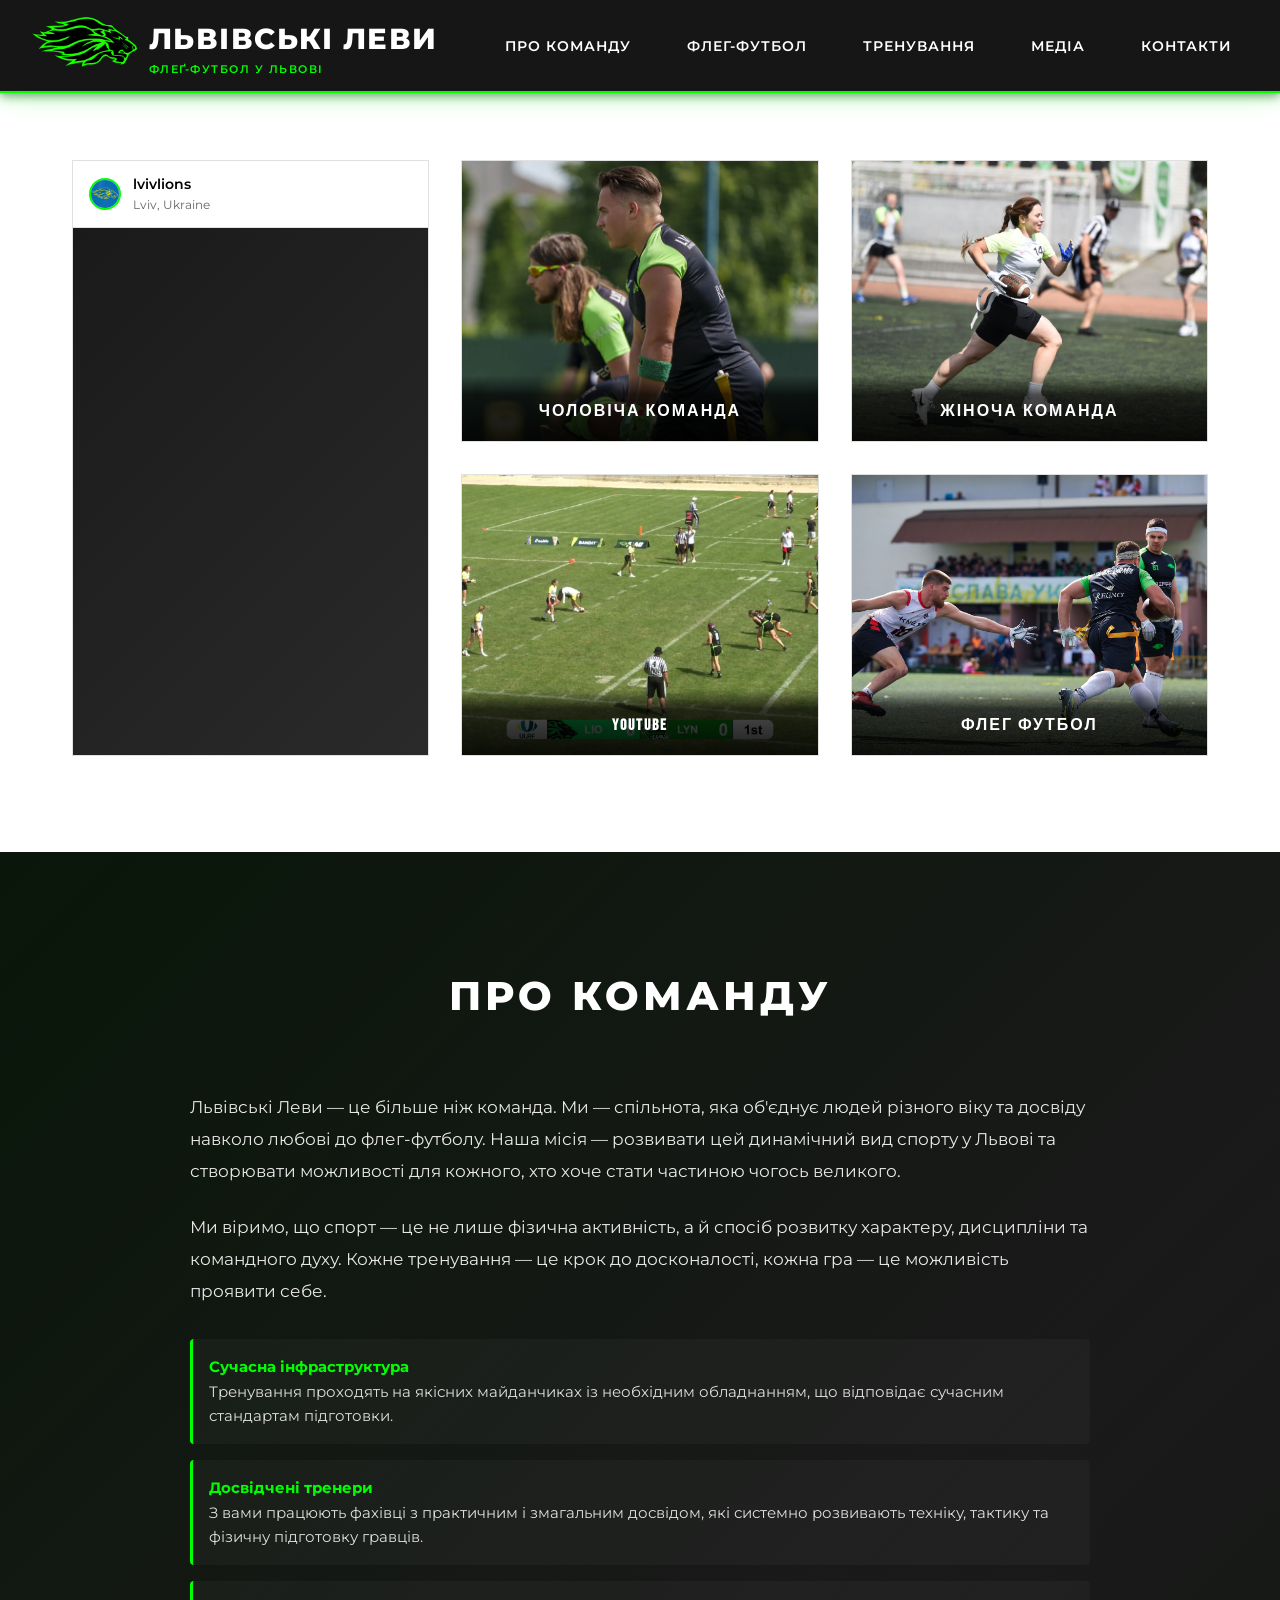
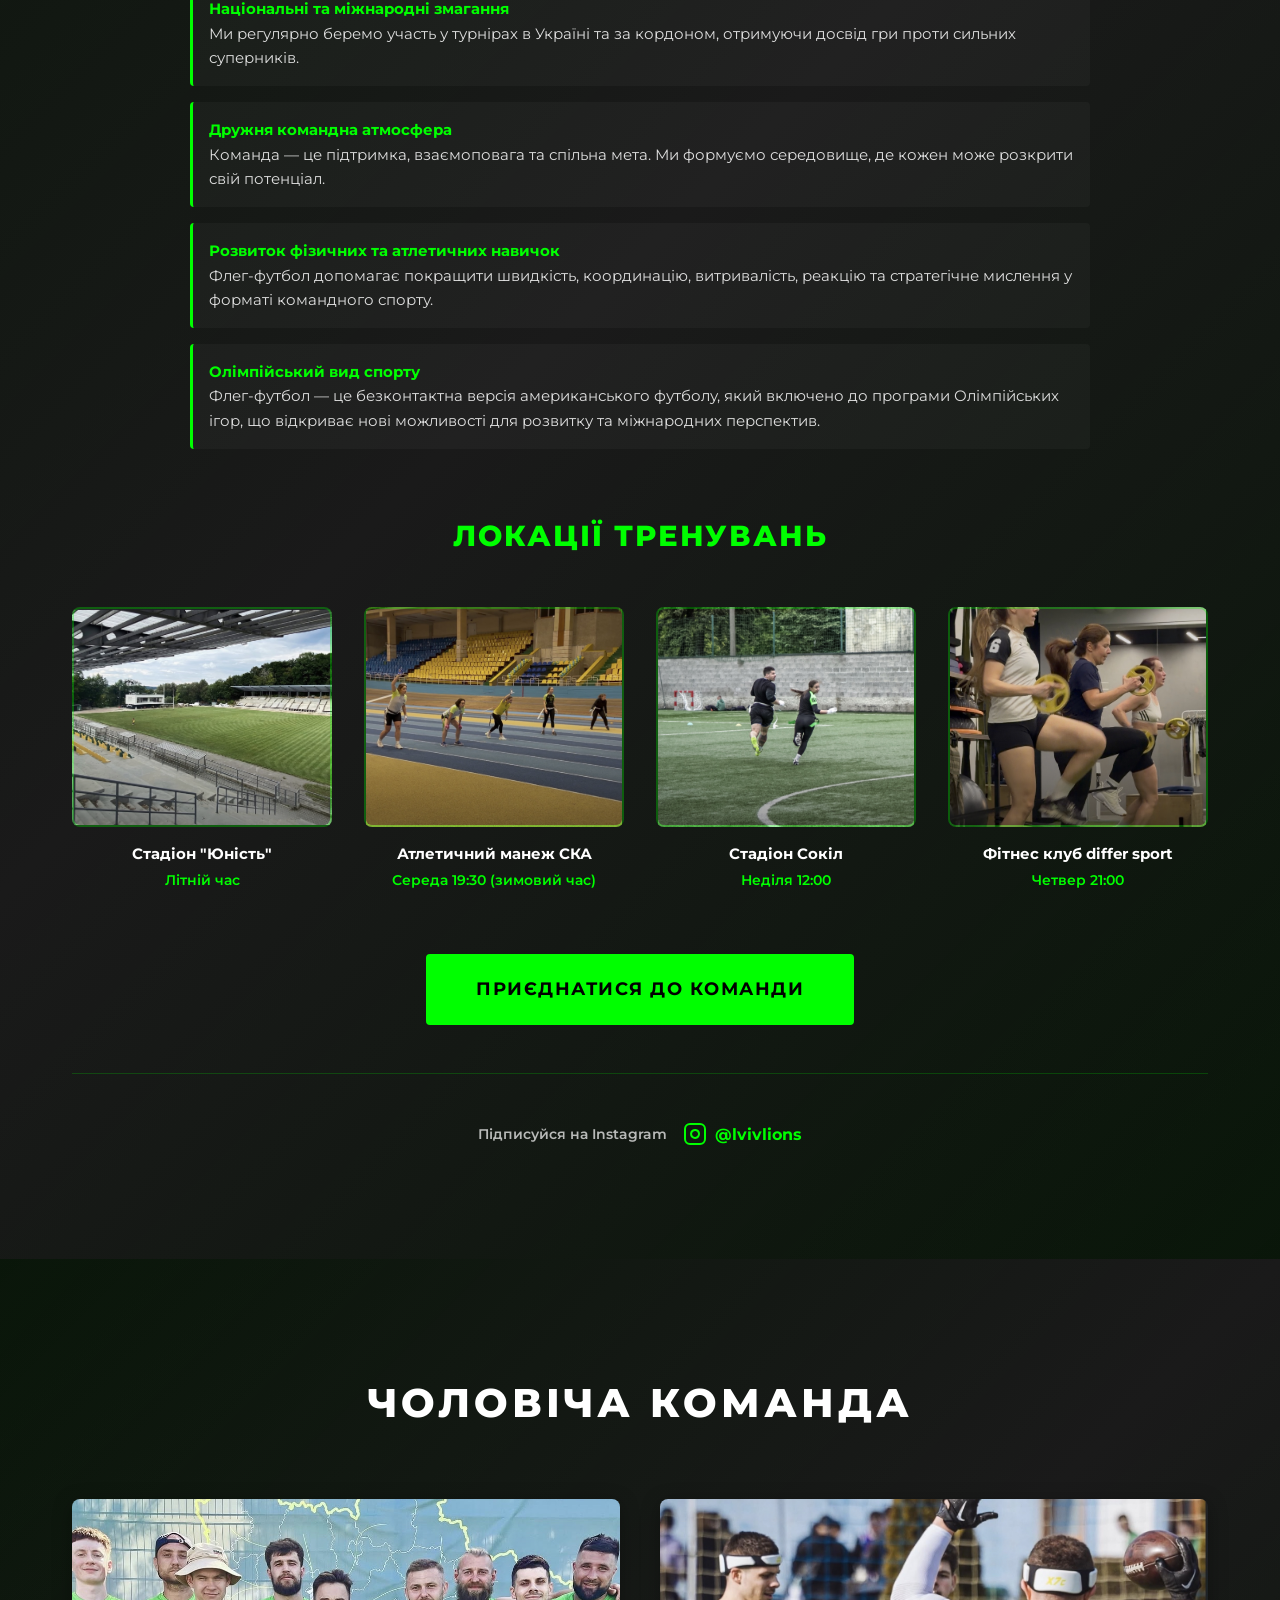
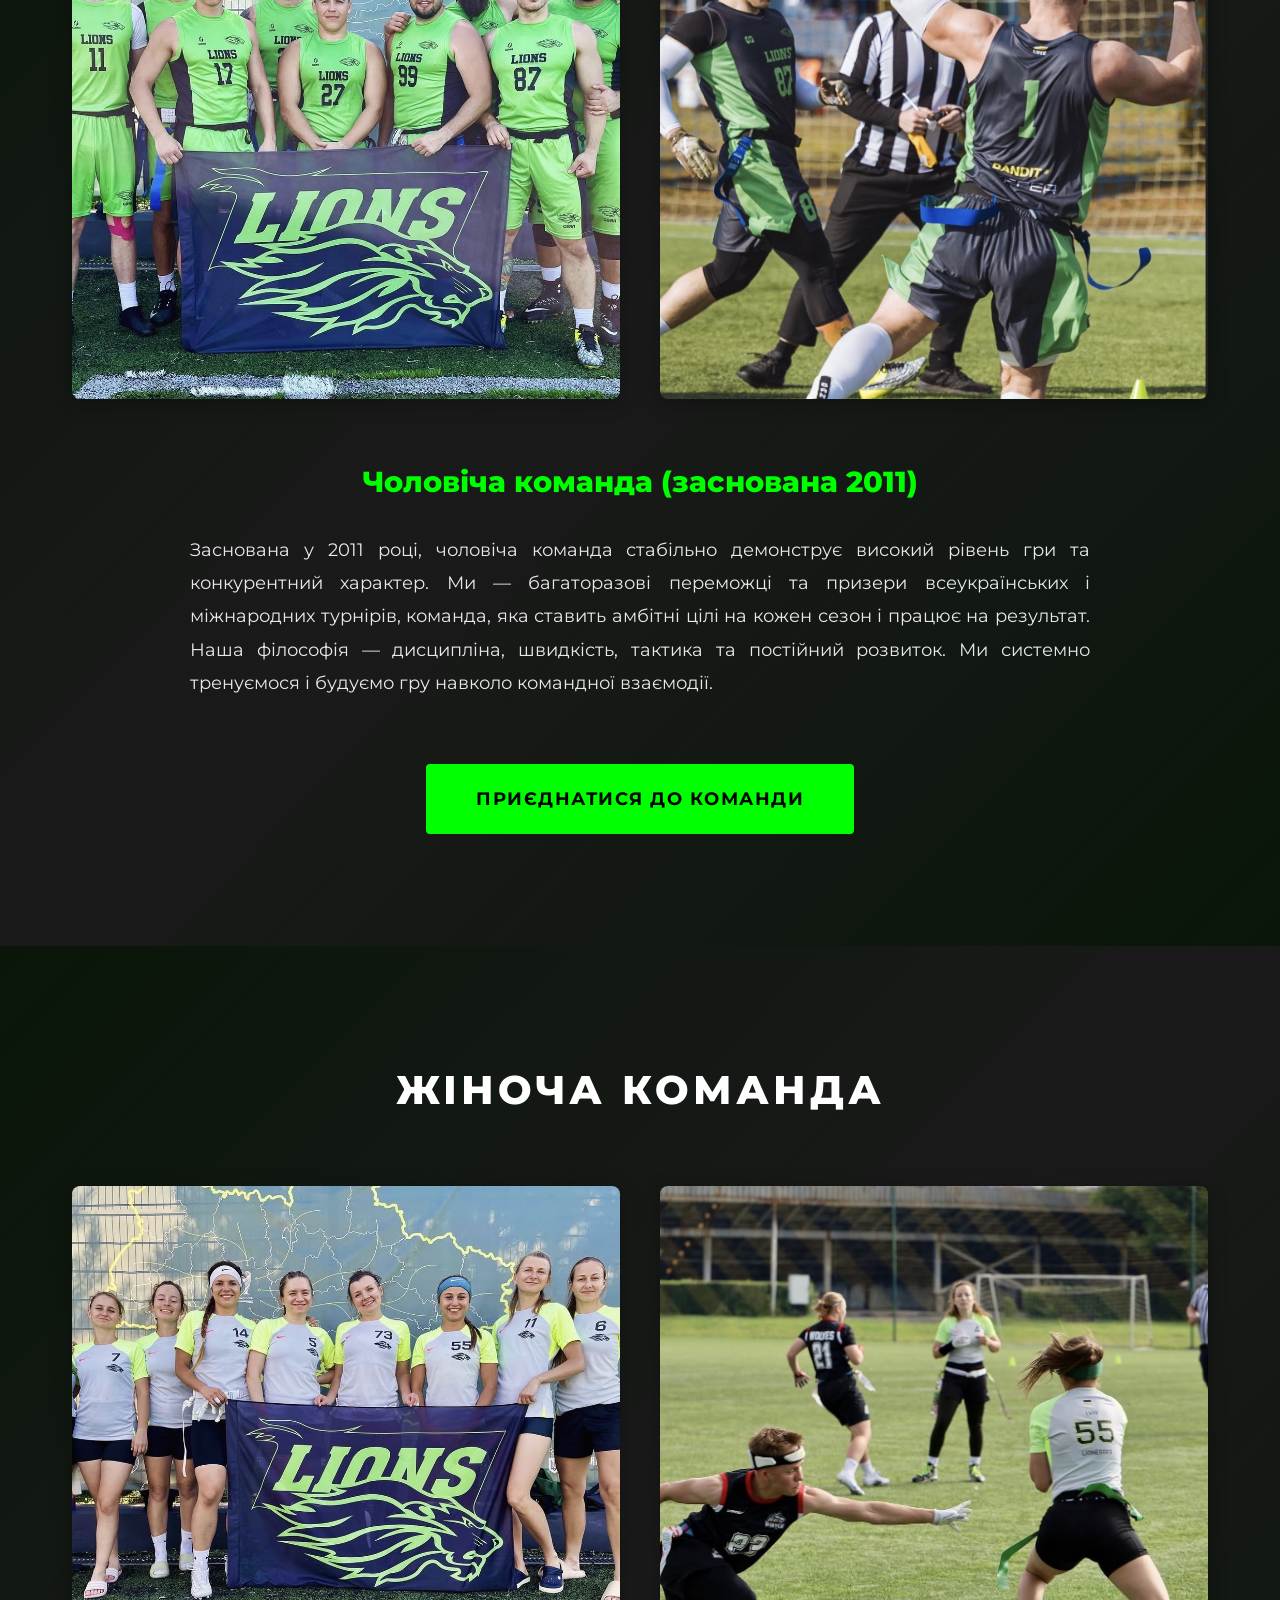
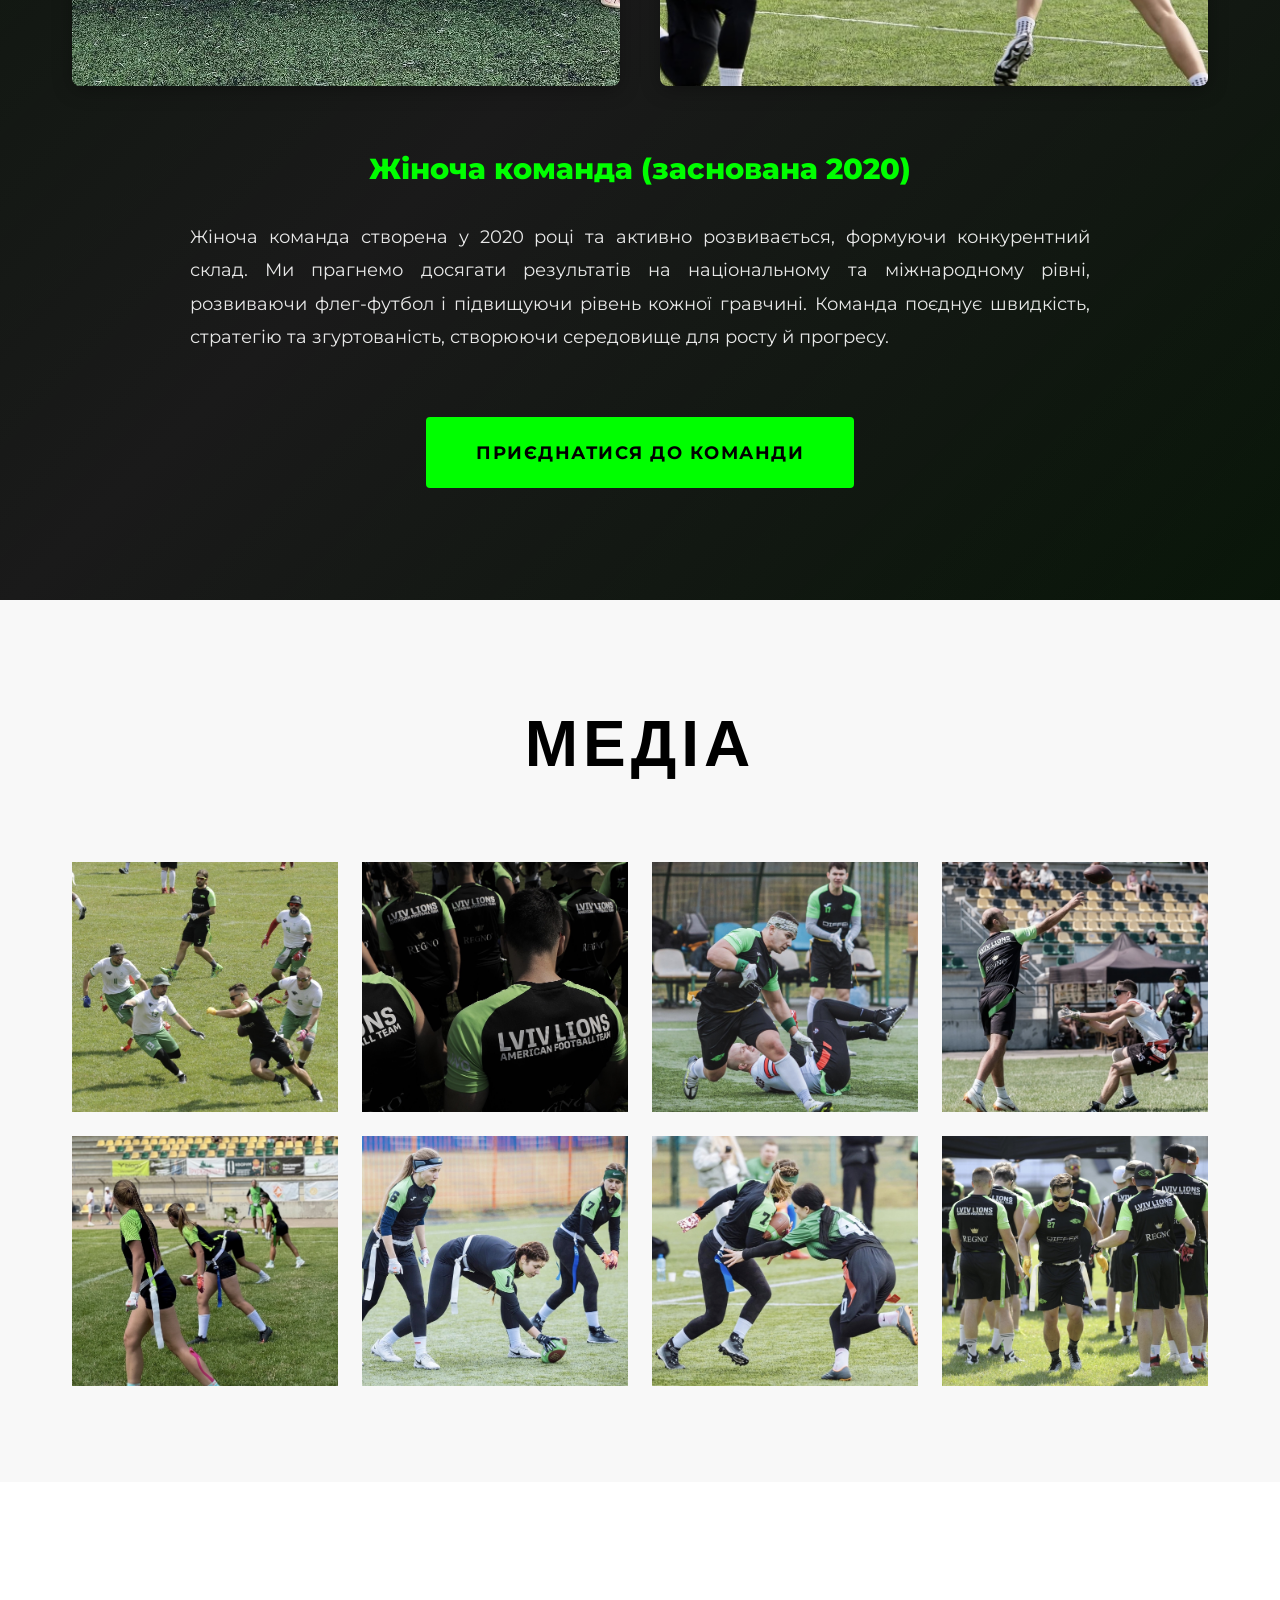
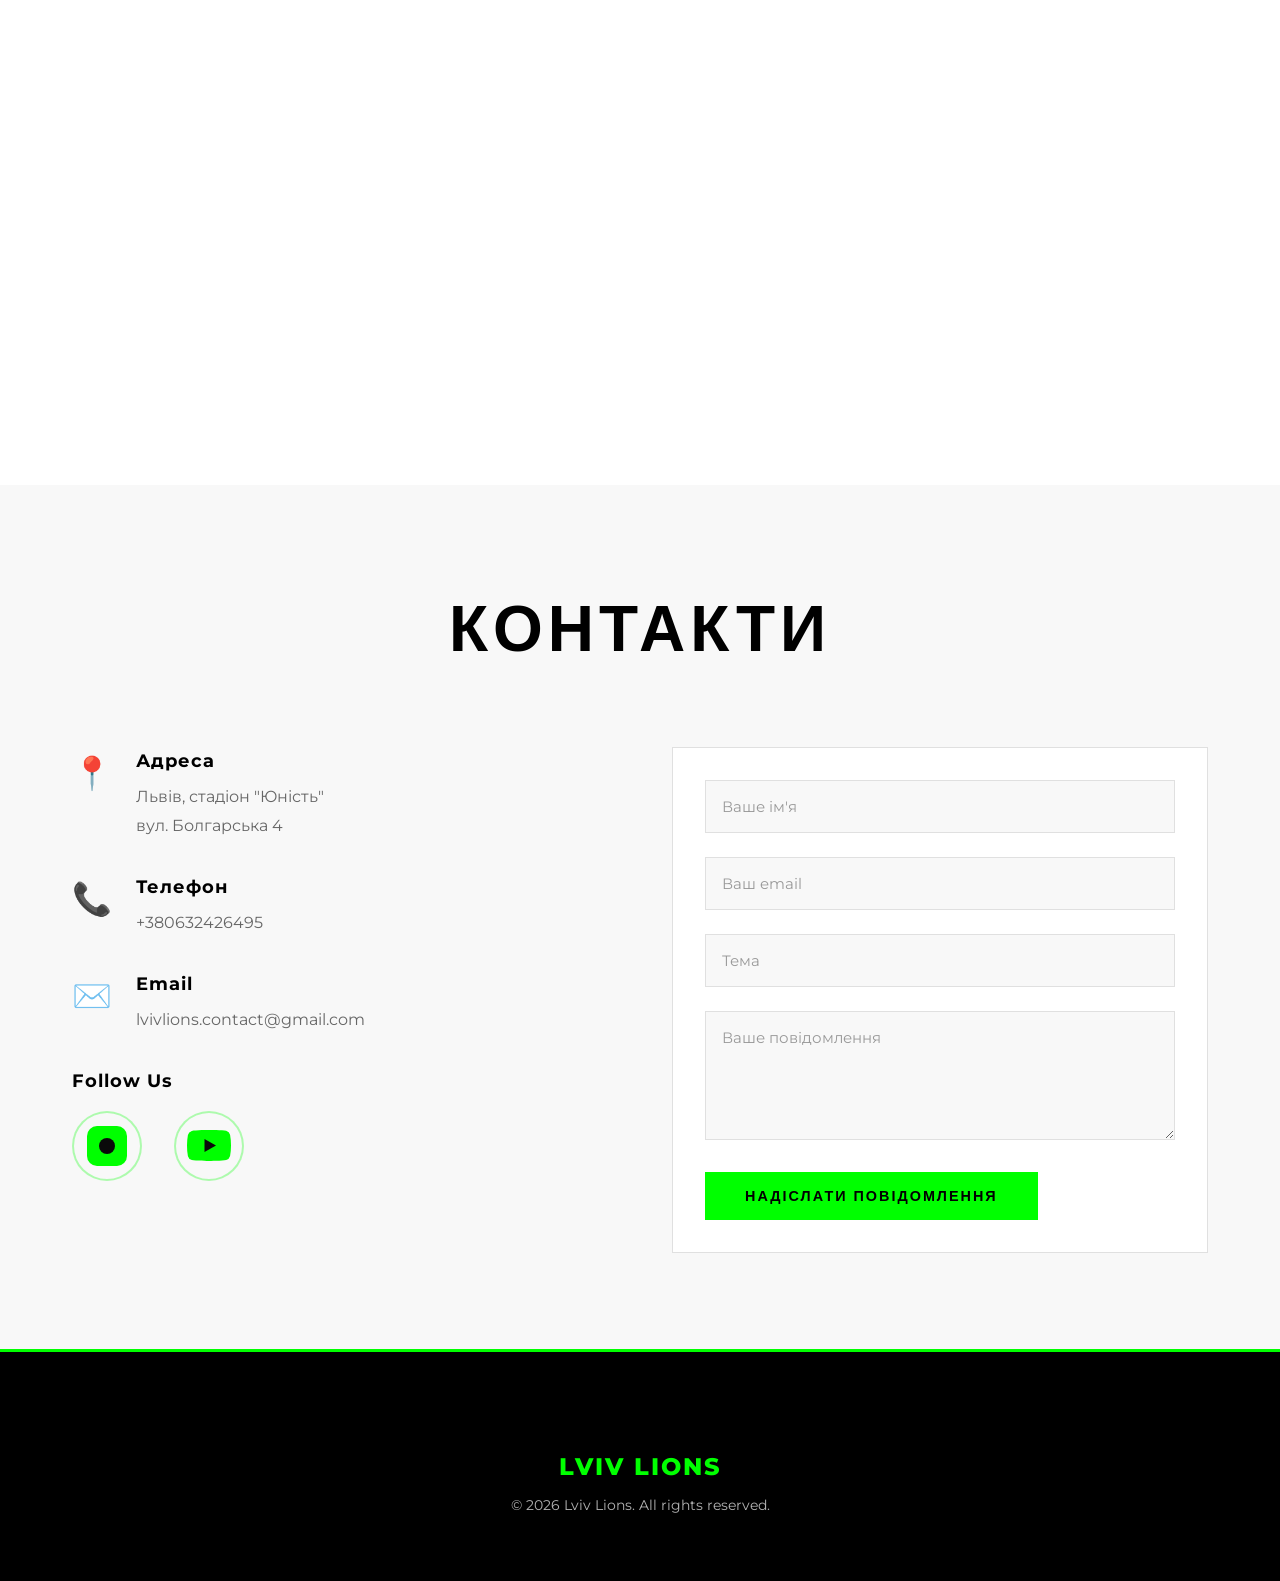
==== index.html @ e5bf8787 "wip" ====
<!DOCTYPE html>
<html lang="en">

<head>
    <meta charset="UTF-8">
    <meta name="viewport" content="width=device-width, initial-scale=1.0">
    <title>Lviv Lions - Official Website</title>
    <link rel="stylesheet" href="styles.css">
    <link rel="preconnect" href="https://fonts.googleapis.com">
    <link rel="preconnect" href="https://fonts.gstatic.com" crossorigin>
    <link href="https://fonts.googleapis.com/css2?family=Bebas+Neue&family=Montserrat:wght@400;600;700;800&display=swap"
        rel="stylesheet">
</head>

<body>
    <header class="header">
        <div class="header-container">
            <div class="logo">
                <div class="logo-icon">
                    <img src="assets/logo.png" alt="Lviv Lions Logo">
                </div>
                <div class="logo-text-wrapper">
                    <span class="logo-text">ЛЬВІВСЬКІ ЛЕВИ</span>
                    <span class="logo-tagline">Флеґ-футбол у Львові</span>
                </div>
            </div>
            <nav class="nav">
                <ul class="nav-menu">
                    <li><a href="#about">ПРО КОМАНДУ</a></li>
                    <li><a href="#flag-football">ФЛЕГ-ФУТБОЛ</a></li>
                    <li><a href="#practice-locations">ТРЕНУВАННЯ</a></li>
                    <li><a href="#gallery">МЕДІА</a></li>
                    <li><a href="#contact">КОНТАКТИ</a></li>
                </ul>
            </nav>
            <div class="hamburger">
                <span></span>
                <span></span>
                <span></span>
            </div>
        </div>
    </header>

    <section id="feed" class="feed feed-first">
        <div class="container">
            <div class="feed-grid">
                <a href="https://instagram.com/lvivlions" target="_blank"
                    class="feed-item feed-item-large instagram-tile">
                    <div class="instagram-header">
                        <div class="instagram-profile">
                            <div class="instagram-avatar">
                                <img src="assets/iglogo.jpg" alt="Lviv Lions">
                            </div>
                            <div class="instagram-info">
                                <span class="instagram-username">lvivlions</span>
                                <span class="instagram-location">Lviv, Ukraine</span>
                            </div>
                        </div>
                    </div>
                    <div class="feed-image instagram-post-image">
                        <video autoplay muted loop playsinline class="instagram-video">
                            <source src="assets/ig-video.mp4" type="video/mp4">
                        </video>
                    </div>
                </a>
                <a href="#team-male" class="feed-item team-link male-team-tile">
                    <div class="feed-image team-image male-team"
                        style="background-image: url('assets/men-team.jpg'); background-size: cover; background-position: center top;">
                        <div class="team-text-overlay">
                            <h3 class="team-title">ЧОЛОВІЧА КОМАНДА</h3>
                        </div>
                    </div>
                </a>
                <a href="#team-female" class="feed-item team-link female-team-tile">
                    <div class="feed-image team-image female-team"
                        style="background-image: url('assets/womens.png'); background-size: cover; background-position: left top;">
                        <div class="team-text-overlay">
                            <h3 class="team-title">ЖІНОЧА КОМАНДА</h3>
                        </div>
                    </div>
                </a>
                <a href="https://youtube.com/@lvivlionsfootball/videos" target="_blank"
                    class="feed-item team-link youtube-tile">
                    <div class="feed-image team-image youtube-bg"
                        style="background-image: url('assets/youtube.jpg'); background-size: cover; background-position: center;">
                        <div class="team-text-overlay">
                            <h3 class="team-title">YOUTUBE</h3>
                        </div>
                    </div>
                </a>
                <a href="#flag-football" class="feed-item team-link flag-football-tile">
                    <div class="feed-image team-image flag-football-bg"
                        style="background-image: url('assets/flag.png'); background-size: 110%; background-position: right top; background-repeat: no-repeat;">
                        <div class="team-text-overlay">
                            <h3 class="team-title">ФЛЕГ ФУТБОЛ</h3>
                        </div>
                    </div>
                </a>
            </div>
        </div>
    </section>

    <section id="about" class="about">
        <div class="container">
            <div class="about-header">
                <h2 class="about-header__title">ПРО КОМАНДУ</h2>
            </div>

            <div class="about-content-simple">
                <div class="about-story">
                    <p class="about-story__text">
                        Львівські Леви — це більше ніж команда. Ми — спільнота, яка об'єднує людей різного віку та
                        досвіду навколо любові до флег-футболу. Наша місія — розвивати цей динамічний вид спорту у
                        Львові та створювати можливості для кожного, хто хоче стати частиною чогось великого.
                    </p>
                    <p class="about-story__text">
                        Ми віримо, що спорт — це не лише фізична активність, а й спосіб розвитку характеру, дисципліни
                        та командного духу. Кожне тренування — це крок до досконалості, кожна гра — це можливість
                        проявити себе.
                    </p>
                </div>

                <ul class="about-list">
                    <li class="about-list__item">
                        <span class="about-list__text"><strong>Сучасна інфраструктура</strong><br>Тренування проходять
                            на якісних майданчиках із необхідним обладнанням, що відповідає сучасним стандартам
                            підготовки.</span>
                    </li>
                    <li class="about-list__item">
                        <span class="about-list__text"><strong>Досвідчені тренери</strong><br>З вами працюють фахівці з
                            практичним і змагальним досвідом, які системно розвивають техніку, тактику та фізичну
                            підготовку гравців.</span>
                    </li>
                    <li class="about-list__item">
                        <span class="about-list__text"><strong>Національні та міжнародні змагання</strong><br>Ми
                            регулярно беремо участь у турнірах в Україні та за кордоном, отримуючи досвід гри проти
                            сильних суперників.</span>
                    </li>
                    <li class="about-list__item">
                        <span class="about-list__text"><strong>Дружня командна атмосфера</strong><br>Команда — це
                            підтримка, взаємоповага та спільна мета. Ми формуємо середовище, де кожен може розкрити свій
                            потенціал.</span>
                    </li>
                    <li class="about-list__item">
                        <span class="about-list__text"><strong>Розвиток фізичних та атлетичних
                                навичок</strong><br>Флег-футбол допомагає покращити швидкість, координацію,
                            витривалість, реакцію та стратегічне мислення у форматі командного спорту.</span>
                    </li>
                    <li class="about-list__item">
                        <span class="about-list__text"><strong>Олімпійський вид спорту</strong><br>Флег-футбол — це
                            безконтактна версія американського футболу, який включено до програми Олімпійських ігор, що
                            відкриває нові можливості для розвитку та міжнародних перспектив.</span>
                    </li>
                </ul>
            </div>

            <div class="practice-locations" id="practice-locations">
                <h3 class="practice-locations__title">Локації тренувань</h3>
                <div class="practice-locations__grid">
                    <div class="practice-location__card">
                        <div class="practice-location__image" style="background-image: url('assets/unist.png');"></div>
                        <div class="practice-location__info">
                            <div class="practice-location__name">Стадіон "Юність"</div>
                            <div class="practice-location__time">Літній час</div>
                        </div>
                    </div>
                    <div class="practice-location__card">
                        <div class="practice-location__image" style="background-image: url('assets/ska.png');"></div>
                        <div class="practice-location__info">
                            <div class="practice-location__name">Атлетичний манеж СКА</div>
                            <div class="practice-location__time">Середа 19:30 (зимовий час)</div>
                        </div>
                    </div>
                    <div class="practice-location__card">
                        <div class="practice-location__image" style="background-image: url('assets/sokil.png');"></div>
                        <div class="practice-location__info">
                            <div class="practice-location__name">Стадіон Сокіл</div>
                            <div class="practice-location__time">Неділя 12:00</div>
                        </div>
                    </div>
                    <div class="practice-location__card">
                        <div class="practice-location__image"
                            style="background-image: url('assets/differ1.png'); background-position: center 30%;">
                        </div>
                        <div class="practice-location__info">
                            <div class="practice-location__name">Фітнес клуб differ sport</div>
                            <div class="practice-location__time">Четвер 21:00</div>
                        </div>
                    </div>
                </div>
            </div>

            <div class="about-cta">
                <a href="#contact" class="about-cta__button">Приєднатися до команди</a>
            </div>

            <div class="about-social">
                <span class="about-social__text">Підписуйся на Instagram</span>
                <a href="https://instagram.com/lvivlions" target="_blank" class="about-social__link">
                    <svg class="about-social__icon" width="24" height="24" viewBox="0 0 24 24" fill="none"
                        stroke="currentColor" stroke-width="2">
                        <rect x="2" y="2" width="20" height="20" rx="5" ry="5"></rect>
                        <path d="M16 11.37A4 4 0 1 1 12.63 8 4 4 0 0 1 16 11.37z"></path>
                        <line x1="17.5" y1="6.5" x2="17.51" y2="6.5"></line>
                    </svg>
                    @lvivlions
                </a>
            </div>
        </div>
    </section>

    <section id="team-male" class="team-section team-male">
        <div class="container">
            <div class="about-header">
                <h2 class="about-header__title">ЧОЛОВІЧА КОМАНДА</h2>
            </div>

            <div class="team-photos">
                <div class="team-photos__item" style="background-image: url('assets/mans1.png');"></div>
                <div class="team-photos__item" style="background-image: url('assets/mans2.png');"></div>
            </div>

            <div class="team-content">
                <h3 class="team-content__title">Чоловіча команда (заснована 2011)</h3>
                <p class="team-content__text">Заснована у 2011 році, чоловіча команда стабільно демонструє високий
                    рівень гри та конкурентний характер. Ми — багаторазові переможці та призери всеукраїнських і
                    міжнародних турнірів, команда, яка ставить амбітні цілі на кожен сезон і працює на результат. Наша
                    філософія — дисципліна, швидкість, тактика та постійний розвиток. Ми системно тренуємося і будуємо
                    гру навколо командної взаємодії.</p>
            </div>

            <div class="about-cta">
                <a href="#contact" class="about-cta__button">Приєднатися до команди</a>
            </div>
        </div>
    </section>

    <section id="team-female" class="team-section team-female">
        <div class="container">
            <div class="about-header">
                <h2 class="about-header__title">ЖІНОЧА КОМАНДА</h2>
            </div>

            <div class="team-photos">
                <div class="team-photos__item"
                    style="background-image: url('assets/womens3.png'); background-position: 74% center;"></div>
                <div class="team-photos__item"
                    style="background-image: url('assets/miya1.png'); background-position: 74% center;"></div>
            </div>

            <div class="team-content">
                <h3 class="team-content__title">Жіноча команда (заснована 2020)</h3>
                <p class="team-content__text">Жіноча команда створена у 2020 році та активно розвивається, формуючи
                    конкурентний склад. Ми прагнемо досягати результатів на національному та міжнародному рівні,
                    розвиваючи флег-футбол і підвищуючи рівень кожної гравчині. Команда поєднує швидкість, стратегію та
                    згуртованість, створюючи середовище для росту й прогресу.</p>
            </div>

            <div class="about-cta">
                <a href="#contact" class="about-cta__button">Приєднатися до команди</a>
            </div>
        </div>
    </section>

    <section id="old-about-backup" class="about" style="display: none;">
        <div class="container">
            <div class="section-header">
                <span class="section-label">WHO WE ARE</span>
                <h2 class="section-title">ABOUT THE CLUB</h2>
            </div>
            <div class="about-content">
                <div class="about-text">
                    <h3 class="mission-title">Our Mission</h3>
                    <p class="mission-statement">Lviv Lions is dedicated to fostering athletic excellence, building
                        character, and creating champions both on and off the field. We unite passion, discipline, and
                        community spirit to develop well-rounded athletes who embody the highest standards of
                        sportsmanship.</p>
                    <div class="brand-colors">
                        <div class="color-item">
                            <div class="color-swatch" style="background: #D4AF37;"></div>
                            <span class="color-name">Gold</span>
                            <span class="color-code">#D4AF37</span>
                        </div>
                        <div class="color-item">
                            <div class="color-swatch" style="background: #0a0a0a;"></div>
                            <span class="color-name">Black</span>
                            <span class="color-code">#0A0A0A</span>
                        </div>
                        <div class="color-item">
                            <div class="color-swatch" style="background: #ffffff;"></div>
                            <span class="color-name">White</span>
                            <span class="color-code">#FFFFFF</span>
                        </div>
                    </div>
                    <div class="stats">
                        <div class="stat-item">
                            <span class="stat-number">15+</span>
                            <span class="stat-label">Years Active</span>
                        </div>
                        <div class="stat-item">
                            <span class="stat-number">200+</span>
                            <span class="stat-label">Members</span>
                        </div>
                        <div class="stat-item">
                            <span class="stat-number">50+</span>
                            <span class="stat-label">Trophies</span>
                        </div>
                    </div>
                </div>
                <div class="about-image">
                    <div class="image-placeholder">
                        <svg width="100" height="100" viewBox="0 0 100 100" fill="none"
                            xmlns="http://www.w3.org/2000/svg">
                            <circle cx="50" cy="50" r="45" stroke="currentColor" stroke-width="2" />
                            <path d="M50 20L60 45H75L63 55L68 80L50 65L32 80L37 55L25 45H40L50 20Z"
                                fill="currentColor" />
                        </svg>
                    </div>
                </div>
            </div>
        </div>
    </section>

    <section id="gallery" class="gallery">
        <div class="container">
            <div class="section-header">
                <h2 class="section-title">МЕДІА</h2>
            </div>
            <div class="gallery-content">
                <div class="gallery-tab-content active" id="photos">
                    <div class="gallery-grid">
                        <div class="gallery-item" style="background-image: url('assets/gallery1.png');">
                            <div class="gallery-overlay">
                            </div>
                        </div>
                        <div class="gallery-item" style="background-image: url('assets/gallery2.png');">
                            <div class="gallery-overlay">
                            </div>
                        </div>
                        <div class="gallery-item" style="background-image: url('assets/gallery3.png');">
                            <div class="gallery-overlay">
                            </div>
                        </div>
                        <div class="gallery-item" style="background-image: url('assets/gallery4.png');">
                            <div class="gallery-overlay">
                            </div>
                        </div>
                        <div class="gallery-item" style="background-image: url('assets/gallery5.png');">
                            <div class="gallery-overlay">
                            </div>
                        </div>
                        <div class="gallery-item" style="background-image: url('assets/gallery6.png');">
                            <div class="gallery-overlay">
                            </div>
                        </div>
                        <div class="gallery-item" style="background-image: url('assets/gallery7.png');">
                            <div class="gallery-overlay">
                            </div>
                        </div>
                        <div class="gallery-item" style="background-image: url('assets/gallery8.png');">
                            <div class="gallery-overlay">
                            </div>
                        </div>
                    </div>
                </div>
            </div>
        </div>
    </section>
    <div class="gallery-tab-content" id="videos">
        <div class="video-grid">
            <div class="video-item">
                <div class="video-thumbnail">
                    <div class="play-button">▶</div>
                </div>
                <h4 class="video-title">Championship Highlights</h4>
                <p class="video-duration">5:24</p>
            </div>
            <div class="video-item">
                <div class="video-thumbnail">
                    <div class="play-button">▶</div>
                </div>
                <h4 class="video-title">Behind the Scenes</h4>
                <p class="video-duration">3:45</p>
            </div>
            <div class="video-item">
                <div class="video-thumbnail">
                    <div class="play-button">▶</div>
                </div>
                <h4 class="video-title">Player Interviews</h4>
                <p class="video-duration">8:12</p>
            </div>
            <div class="video-item">
                <div class="video-thumbnail">
                    <div class="play-button">▶</div>
                </div>
                <h4 class="video-title">Training Sessions</h4>
                <p class="video-duration">4:30</p>
            </div>
        </div>
    </div>
    </div>
    </div>
    </section>

    <section class="partners">
        <div class="container">
            <div class="section-header">
                <h2 class="section-title">ПАРТНЕРИ ТА СПОНСОРИ</h2>
            </div>
            <div class="sponsors-grid">
                <div class="sponsor-logo">
                    <img src="assets/noltic.png" alt="Noltic">
                </div>
                <div class="sponsor-logo">
                    <img src="assets/bandit.png" alt="Bandit">
                </div>
                <div class="sponsor-logo">
                    <img src="assets/differ.png" alt="Differ">
                </div>
                <div class="sponsor-logo">
                    <img src="assets/nazhyvo.png" alt="Nazhyvo">
                </div>
                <div class="sponsor-logo">
                    <img src="assets/lionkup.png" alt="Lion Kup">
                </div>
            </div>
        </div>
    </section>

    <section id="contact" class="contact contact-light">
        <div class="container">
            <div class="section-header">
                <h2 class="section-title">КОНТАКТИ</h2>
            </div>
            <div class="contact-wrapper">
                <div class="contact-info">
                    <div class="contact-details">
                        <div class="contact-item">
                            <div class="contact-icon">📍</div>
                            <div>
                                <h4>Адреса</h4>
                                <p>Львів, стадіон "Юність"<br>вул. Болгарська 4</p>
                            </div>
                        </div>
                        <div class="contact-item">
                            <div class="contact-icon">📞</div>
                            <div>
                                <h4>Телефон</h4>
                                <p>+380632426495</p>
                            </div>
                        </div>
                        <div class="contact-item">
                            <div class="contact-icon">✉️</div>
                            <div>
                                <h4>Email</h4>
                                <p>lvivlions.contact@gmail.com</p>
                            </div>
                        </div>
                    </div>
                    <div class="social-section">
                        <h4>Follow Us</h4>
                        <div class="social-icons">
                            <a href="https://instagram.com/lvivlions" target="_blank"
                                class="social-icon social-icon-large" aria-label="Instagram">
                                <svg width="48" height="48" viewBox="0 0 24 24" fill="currentColor">
                                    <rect x="2" y="2" width="20" height="20" rx="5" ry="5" />
                                    <circle cx="12" cy="12" r="4" fill="#0a0a0a" />
                                    <circle cx="18" cy="6" r="1.5" />
                                </svg>
                            </a>
                            <a href="https://youtube.com/@lvivlionsfootball/videos" target="_blank"
                                class="social-icon social-icon-large" aria-label="YouTube">
                                <svg width="48" height="48" viewBox="0 0 24 24" fill="currentColor">
                                    <path
                                        d="M22.54 6.42a2.78 2.78 0 00-1.94-2C18.88 4 12 4 12 4s-6.88 0-8.6.46a2.78 2.78 0 00-1.94 2A29 29 0 001 11.75a29 29 0 00.46 5.33A2.78 2.78 0 003.4 19c1.72.46 8.6.46 8.6.46s6.88 0 8.6-.46a2.78 2.78 0 001.94-2 29 29 0 00.46-5.25 29 29 0 00-.46-5.33z" />
                                    <polygon points="9.75 15.02 15.5 11.75 9.75 8.48 9.75 15.02" fill="#0a0a0a" />
                                </svg>
                            </a>
                        </div>
                    </div>
                </div>
                <div class="contact-form">
                    <form>
                        <div class="form-group">
                            <input type="text" placeholder="Ваше ім'я" required>
                        </div>
                        <div class="form-group">
                            <input type="email" placeholder="Ваш email" required>
                        </div>
                        <div class="form-group">
                            <input type="text" placeholder="Тема">
                        </div>
                        <div class="form-group">
                            <textarea placeholder="Ваше повідомлення" rows="5" required></textarea>
                        </div>
                        <button type="submit" class="btn btn-primary">НАДІСЛАТИ ПОВІДОМЛЕННЯ</button>
                    </form>
                </div>
            </div>
        </div>
    </section>

    <footer class="footer">
        <div class="container">
            <div class="footer-simple">
                <h3>LVIV LIONS</h3>
                <p>&copy; 2026 Lviv Lions. All rights reserved.</p>
            </div>
        </div>
    </footer>

    <script src="script.js"></script>
</body>

</html>
---- styles.css ----
* {
    margin: 0;
    padding: 0;
    box-sizing: border-box;
}

:root {
    /* Primary Brand Colors - Neon Green */
    --primary-color: #00FF00;
    --primary-light: #66FF66;
    --primary-dark: #00BB00;

    /* Secondary Colors - Black */
    --secondary-color: #000000;
    --secondary-light: #1A1A1A;
    --secondary-dark: #0D0D0D;

    /* Accent Colors - Bright Lime */
    --accent-color: #39FF14;
    --accent-light: #B3FFB3;
    --accent-dark: #00CC33;

    /* Text Colors */
    --text-dark: #000000;
    --text-body: #333333;
    --text-light: #ffffff;
    --text-gray: #666666;
    --text-muted: #999999;

    /* Background Colors */
    --bg-light: #FFFFFF;
    --bg-light-alt: #F8F8F8;
    --bg-dark: #0D0D0D;
    --bg-dark-alt: #1A1A1A;

    /* Border Colors */
    --border-light: #E0E0E0;
    --border-dark: rgba(255, 255, 255, 0.1);
    --border-accent: #00FF00;

    /* Effects */
    --glow-green: 0 0 20px rgba(0, 255, 0, 0.4);
    --shadow-light: 0 5px 20px rgba(0, 0, 0, 0.1);
    --shadow-dark: 0 10px 40px rgba(0, 0, 0, 0.3);
    --transition: all 0.3s ease;
}

body {
    font-family: 'Montserrat', sans-serif;
    color: var(--text-dark);
    line-height: 1.6;
    overflow-x: hidden;
}

html {
    scroll-behavior: smooth;
}

.container {
    max-width: 1200px;
    margin: 0 auto;
    padding: 0 1rem;
}

@media (min-width: 768px) {
    .container {
        padding: 0 2rem;
    }
}

.header {
    position: fixed;
    top: 0;
    width: 100%;
    background: linear-gradient(135deg, #000000 0%, #1a1a1a 50%, #000000 100%);
    backdrop-filter: blur(10px);
    z-index: 1000;
    border-bottom: 2px solid var(--primary-color);
    box-shadow: 0 4px 20px rgba(0, 255, 0, 0.3), 0 2px 10px rgba(0, 0, 0, 0.5);
}

.header-container {
    max-width: 1400px;
    margin: 0 auto;
    padding: 1rem;
    display: flex;
    justify-content: space-between;
    align-items: center;
}

@media (min-width: 768px) {
    .header-container {
        padding: 1rem 2rem;
    }
}

.logo {
    display: flex;
    align-items: center;
    gap: 0.75rem;
}

.logo-text-wrapper {
    display: flex;
    flex-direction: column;
    gap: 0.1rem;
}

.logo-icon img,
.logo-icon svg {
    color: var(--primary-color);
    height: 35px;
    width: auto;
    object-fit: contain;
}

@media (min-width: 768px) {

    .logo-icon img,
    .logo-icon svg {
        height: 50px;
        width: auto;
    }
}

.logo-text {
    font-family: 'Montserrat', sans-serif;
    font-size: 1.5rem;
    font-weight: 800;
    color: white;
    letter-spacing: 1px;
}

@media (min-width: 768px) {
    .logo-text {
        font-size: 1.8rem;
        letter-spacing: 1.5px;
    }
}

.logo-tagline {
    font-family: 'Montserrat', sans-serif;
    font-size: 0.65rem;
    font-weight: 600;
    letter-spacing: 1px;
    color: var(--primary-color);
    text-transform: uppercase;
    line-height: 1;
}

@media (min-width: 768px) {
    .logo-tagline {
        font-size: 0.7rem;
        letter-spacing: 1.5px;
    }
}

.nav-menu {
    display: none;
    list-style: none;
}

@media (min-width: 768px) {
    .nav-menu {
        display: flex;
        gap: 1.5rem;
    }
}

.nav-menu a {
    color: white;
    text-decoration: none;
    font-weight: 600;
    font-size: 0.9rem;
    transition: var(--transition);
    letter-spacing: 1px;
    padding: 0.5rem 1rem;
    border-radius: 4px;
    position: relative;
}

.nav-menu a::after {
    content: '';
    position: absolute;
    bottom: 0;
    left: 50%;
    transform: translateX(-50%);
    width: 0;
    height: 2px;
    background: var(--primary-color);
    transition: var(--transition);
}

.nav-menu a:hover {
    color: var(--primary-color);
}

.nav-menu a:hover::after {
    width: 80%;
}

.hamburger {
    display: flex;
    flex-direction: column;
    gap: 5px;
    cursor: pointer;
}

@media (min-width: 768px) {
    .hamburger {
        display: none;
    }
}

.hamburger span {
    width: 25px;
    height: 3px;
    background: var(--text-light);
    transition: var(--transition);
}

.nav-menu.active {
    display: flex;
    position: fixed;
    left: 0;
    top: 70px;
    flex-direction: column;
    background: rgba(10, 10, 10, 0.98);
    width: 100%;
    text-align: center;
    padding: 2rem 0;
    gap: 1.5rem;
}

.hero {
    min-height: 100vh;
    display: flex;
    align-items: center;
    justify-content: center;
    position: relative;
    overflow: hidden;
    padding: 6rem 1rem 4rem;
}

.hero-background {
    position: absolute;
    top: 0;
    left: 0;
    right: 0;
    bottom: 0;
    background: linear-gradient(135deg, var(--secondary-color) 0%, var(--secondary-light) 100%);
}

.hero-overlay {
    position: absolute;
    top: 0;
    left: 0;
    right: 0;
    bottom: 0;
    background: radial-gradient(circle at center, transparent 0%, rgba(10, 10, 10, 0.8) 100%);
}

.hero-pattern {
    position: absolute;
    top: 0;
    left: 0;
    right: 0;
    bottom: 0;
    background:
        linear-gradient(45deg, transparent 48%, rgba(0, 255, 0, 0.03) 49%, rgba(0, 255, 0, 0.03) 51%, transparent 52%),
        linear-gradient(-45deg, transparent 48%, rgba(0, 255, 0, 0.03) 49%, rgba(0, 255, 0, 0.03) 51%, transparent 52%);
    background-size: 60px 60px;
    opacity: 0.5;
}

.hero-content {
    position: relative;
    z-index: 2;
    text-align: center;
    color: var(--text-light);
}

.hero-title {
    font-family: 'Bebas Neue', sans-serif;
    font-size: clamp(3rem, 12vw, 10rem);
    font-weight: bold;
    letter-spacing: 8px;
    margin-bottom: 0.5rem;
    background: linear-gradient(135deg, var(--primary-color) 0%, var(--accent-color) 100%);
    -webkit-background-clip: text;
    -webkit-text-fill-color: transparent;
    background-clip: text;
    animation: glow 2s ease-in-out infinite alternate;
}

@media (min-width: 768px) {
    .hero-title {
        letter-spacing: 15px;
        margin-bottom: 1rem;
    }
}

@keyframes glow {
    from {
        filter: drop-shadow(0 0 20px rgba(0, 255, 0, 0.5));
    }

    to {
        filter: drop-shadow(0 0 40px rgba(0, 255, 0, 0.8));
    }
}

.hero-slogan {
    font-size: clamp(1.2rem, 3vw, 2rem);
    font-weight: 700;
    margin-bottom: 0.5rem;
    color: var(--text-light);
}

.hero-subtitle {
    font-size: clamp(0.8rem, 2vw, 1.5rem);
    letter-spacing: 4px;
    margin-bottom: 2rem;
    font-weight: 600;
    color: var(--text-light);
}

@media (min-width: 768px) {
    .hero-subtitle {
        letter-spacing: 8px;
        margin-bottom: 3rem;
    }
}

.hero-buttons {
    display: flex;
    gap: 1rem;
    justify-content: center;
    flex-wrap: wrap;
}

@media (min-width: 768px) {
    .hero-buttons {
        gap: 1.5rem;
    }
}

.btn {
    padding: 0.875rem 2rem;
    font-weight: 700;
    font-size: 0.85rem;
    letter-spacing: 2px;
    text-decoration: none;
    border: none;
    cursor: pointer;
    transition: var(--transition);
    text-transform: uppercase;
    position: relative;
    overflow: hidden;
    display: inline-block;
}

@media (min-width: 768px) {
    .btn {
        padding: 1rem 2.5rem;
        font-size: 0.9rem;
    }
}

.btn-primary {
    background: var(--primary-color);
    color: var(--text-dark);
}

.btn-primary:hover {
    background: var(--accent-color);
    transform: translateY(-3px);
    box-shadow: var(--glow-green);
}

.btn-secondary {
    background: transparent;
    color: var(--text-light);
    border: 2px solid var(--primary-color);
}

.btn-secondary:hover {
    background: var(--primary-color);
    color: var(--text-dark);
    transform: translateY(-3px);
}

.scroll-indicator {
    position: absolute;
    bottom: 2rem;
    left: 50%;
    transform: translateX(-50%);
    display: flex;
    flex-direction: column;
    align-items: center;
    gap: 1rem;
    color: var(--primary-color);
    font-size: 0.7rem;
    letter-spacing: 2px;
    font-weight: 600;
}

@media (min-width: 768px) {
    .scroll-indicator {
        bottom: 3rem;
        font-size: 0.8rem;
    }
}

.scroll-line {
    width: 2px;
    height: 40px;
    background: linear-gradient(to bottom, var(--primary-color), transparent);
    animation: scroll 2s ease-in-out infinite;
}

@media (min-width: 768px) {
    .scroll-line {
        height: 50px;
    }
}

@keyframes scroll {

    0%,
    100% {
        opacity: 0;
        transform: translateY(0);
    }

    50% {
        opacity: 1;
        transform: translateY(20px);
    }
}

section {
    padding: 4rem 0;
}

@media (min-width: 768px) {
    section {
        padding: 6rem 0;
    }
}

.section-header {
    text-align: center;
    margin-bottom: 3rem;
}

@media (min-width: 768px) {
    .section-header {
        margin-bottom: 4rem;
    }
}

.section-label {
    display: inline-block;
    color: var(--primary-color);
    font-weight: 700;
    font-size: 0.85rem;
    letter-spacing: 2px;
    margin-bottom: 0.75rem;
}

@media (min-width: 768px) {
    .section-label {
        font-size: 0.9rem;
        letter-spacing: 3px;
        margin-bottom: 1rem;
    }
}

.section-title {
    font-family: 'Bebas Neue', sans-serif;
    font-size: clamp(2rem, 5vw, 4rem);
    letter-spacing: 3px;
    color: var(--text-dark);
}

@media (min-width: 768px) {
    .section-title {
        letter-spacing: 5px;
    }
}

.section-subtitle {
    font-size: 1.1rem;
    color: var(--text-gray);
    margin-top: 0.5rem;
}

.about {
    background: var(--bg-light-alt);
}

.about-content {
    display: grid;
    grid-template-columns: 1fr;
    gap: 2rem;
    align-items: center;
}

@media (min-width: 968px) {
    .about-content {
        grid-template-columns: 1fr 1fr;
        gap: 4rem;
    }
}

.mission-title {
    font-size: 1.5rem;
    margin-bottom: 1rem;
    color: var(--text-dark);
}

.mission-statement {
    font-size: 1.1rem;
    font-weight: 500;
    margin-bottom: 2rem;
    color: var(--text-dark);
    line-height: 1.8;
}

.brand-colors {
    display: grid;
    grid-template-columns: repeat(auto-fit, minmax(100px, 1fr));
    gap: 1rem;
    margin-bottom: 2rem;
}

.color-item {
    text-align: center;
}

.color-swatch {
    width: 100%;
    height: 80px;
    border-radius: 8px;
    margin-bottom: 0.5rem;
    border: 2px solid #e0e0e0;
}

.color-name {
    display: block;
    font-weight: 700;
    font-size: 0.9rem;
    margin-bottom: 0.25rem;
}

.color-code {
    display: block;
    font-size: 0.8rem;
    color: var(--text-gray);
}

.stats {
    display: grid;
    grid-template-columns: 1fr;
    gap: 1rem;
    margin-top: 2rem;
}

@media (min-width: 640px) {
    .stats {
        grid-template-columns: repeat(3, 1fr);
        gap: 2rem;
    }
}

.stat-item {
    text-align: center;
    padding: 1.5rem;
    background: white;
    border-left: 4px solid var(--primary-color);
    box-shadow: var(--shadow-light);
}

@media (min-width: 768px) {
    .stat-item {
        padding: 2rem;
    }
}

.stat-number {
    display: block;
    font-family: 'Bebas Neue', sans-serif;
    font-size: 2.5rem;
    color: var(--primary-color);
    letter-spacing: 2px;
}

@media (min-width: 768px) {
    .stat-number {
        font-size: 3rem;
    }
}

.stat-label {
    display: block;
    font-size: 0.85rem;
    color: var(--text-gray);
    font-weight: 600;
    text-transform: uppercase;
    letter-spacing: 1px;
}

@media (min-width: 768px) {
    .stat-label {
        font-size: 0.9rem;
    }
}

.about-image {
    display: flex;
    justify-content: center;
    align-items: center;
}

.image-placeholder {
    width: 100%;
    max-width: 400px;
    aspect-ratio: 1;
    background: linear-gradient(135deg, var(--secondary-color) 0%, var(--secondary-light) 100%);
    display: flex;
    align-items: center;
    justify-content: center;
    color: var(--primary-color);
    border-radius: 10px;
    position: relative;
    overflow: hidden;
}

.image-placeholder::before {
    content: '';
    position: absolute;
    top: -50%;
    left: -50%;
    width: 200%;
    height: 200%;
    background: linear-gradient(45deg, transparent, rgba(0, 255, 0, 0.1), transparent);
    animation: shine 3s infinite;
}

@keyframes shine {
    0% {
        transform: rotate(0deg);
    }

    100% {
        transform: rotate(360deg);
    }
}

.feed {
    background: white;
}

.feed-first {
    padding-top: 8rem;
}

@media (min-width: 768px) {
    .feed-first {
        padding-top: 10rem;
    }
}

.feed-grid {
    display: grid;
    grid-template-columns: 1fr;
    gap: 1.5rem;
}

@media (min-width: 768px) {
    .feed-grid {
        grid-template-columns: repeat(2, 1fr);
        gap: 2rem;
    }
}

@media (min-width: 968px) {
    .feed-grid {
        grid-template-columns: repeat(3, 1fr);
    }
}

.feed-item {
    background: white;
    border: 1px solid var(--border-light);
    overflow: hidden;
    transition: var(--transition);
    cursor: pointer;
    display: flex;
    flex-direction: column;
}

.feed-item:hover {
    transform: translateY(-5px);
    box-shadow: var(--shadow-light);
    border-color: var(--primary-color);
}

.feed-item-large {
    grid-column: span 1;
    grid-row: span 1;
}

@media (min-width: 768px) {
    .feed-item-large {
        grid-column: span 1;
        grid-row: span 2;
    }
}

@media (min-width: 968px) {
    .feed-item-large {
        grid-column: span 1;
        grid-row: span 2;
    }
}

.feed-image {
    height: 250px;
    background: linear-gradient(135deg, #1a1a1a 0%, #2a2a2a 100%);
    position: relative;
    overflow: hidden;
}

@media (min-width: 768px) {
    .feed-image {
        height: 280px;
    }
}

.team-link .feed-image {
    height: 200px;
}

@media (min-width: 768px) {
    .team-link .feed-image {
        height: 220px;
    }
}

.feed-item-large .feed-image {
    height: 300px;
}

@media (min-width: 768px) {
    .feed-item-large .feed-image {
        height: 100%;
        min-height: 400px;
    }
}

.feed-image.instagram-post {
    background: linear-gradient(135deg, #1a1a1a 0%, #2a2a2a 100%);
}

.feed-badge {
    position: absolute;
    top: 1rem;
    left: 1rem;
    background: var(--primary-color);
    color: var(--text-dark);
    padding: 0.5rem 1rem;
    font-size: 0.75rem;
    font-weight: 700;
    letter-spacing: 1px;
    z-index: 2;
}

@media (min-width: 768px) {
    .feed-badge {
        font-size: 0.8rem;
    }
}

.feed-content {
    padding: 1.5rem;
    flex: 1;
    display: flex;
    flex-direction: column;
}

@media (min-width: 768px) {
    .feed-content {
        padding: 2rem;
    }
}

.team-link .feed-content {
    padding: 1rem;
}

@media (min-width: 768px) {
    .team-link .feed-content {
        padding: 1.25rem;
    }
}

.feed-meta {
    color: var(--primary-color);
    font-size: 0.75rem;
    font-weight: 700;
    letter-spacing: 1px;
    text-transform: uppercase;
    margin-bottom: 0.75rem;
}

@media (min-width: 768px) {
    .feed-meta {
        font-size: 0.8rem;
        margin-bottom: 1rem;
    }
}

.feed-title {
    font-size: 1.2rem;
    margin-bottom: 0.75rem;
    color: var(--text-dark);
    line-height: 1.3;
}

@media (min-width: 768px) {
    .feed-title {
        font-size: 1.4rem;
        margin-bottom: 1rem;
    }
}

.feed-item-large .feed-title {
    font-size: 1.5rem;
}

@media (min-width: 768px) {
    .feed-item-large .feed-title {
        font-size: 2rem;
    }
}

.feed-description {
    color: var(--text-gray);
    line-height: 1.7;
    margin-bottom: 1rem;
    flex: 1;
    font-size: 0.9rem;
}

@media (min-width: 768px) {
    .feed-description {
        font-size: 0.95rem;
    }
}

.feed-item-large .feed-description {
    font-size: 1rem;
}

@media (min-width: 768px) {
    .feed-item-large .feed-description {
        font-size: 1.1rem;
    }
}

.feed-link {
    color: var(--primary-color);
    text-decoration: none;
    font-weight: 700;
    font-size: 0.85rem;
    letter-spacing: 1px;
    transition: var(--transition);
}

@media (min-width: 768px) {
    .feed-link {
        font-size: 0.9rem;
    }
}

.feed-link:hover {
    color: var(--accent-color);
}

.instagram-tile {
    text-decoration: none;
    color: var(--text-dark);
    background: white;
    display: flex;
    flex-direction: column;
}

.instagram-tile:hover {
    transform: translateY(-5px);
    box-shadow: var(--shadow-light);
}

.instagram-header {
    display: flex;
    justify-content: space-between;
    align-items: center;
    padding: 0.75rem 1rem;
    border-bottom: 1px solid var(--border-light);
}

.instagram-profile {
    display: flex;
    align-items: center;
    gap: 0.75rem;
}

.instagram-avatar {
    width: 32px;
    height: 32px;
    border-radius: 50%;
    overflow: hidden;
    border: 2px solid var(--primary-color);
}

.instagram-avatar img {
    width: 100%;
    height: 100%;
    object-fit: cover;
}

.instagram-info {
    display: flex;
    flex-direction: column;
}

.instagram-username {
    font-weight: 600;
    font-size: 0.875rem;
    color: var(--text-dark);
}

.instagram-location {
    font-size: 0.75rem;
    color: var(--text-gray);
}

.instagram-icon {
    font-size: 1.5rem;
    color: var(--text-dark);
}

.instagram-post-image {
    background: linear-gradient(135deg, #1a1a1a 0%, #2a2a2a 100%);
    flex: 1;
    min-height: 350px;
    position: relative;
    overflow: hidden;
}

@media (min-width: 768px) {
    .instagram-post-image {
        min-height: 450px;
    }
}

.instagram-video {
    width: 100%;
    height: 100%;
    object-fit: cover;
    object-position: 30% 40%;
    position: absolute;
    top: 0;
    left: 0;
}

.instagram-actions {
    padding: 0.75rem 1rem;
}

.instagram-action-buttons {
    display: flex;
    gap: 1rem;
    margin-bottom: 0.5rem;
}

.action-icon {
    font-size: 1.5rem;
    cursor: pointer;
    transition: var(--transition);
}

.action-icon:hover {
    transform: scale(1.1);
}

.instagram-likes {
    font-weight: 600;
    font-size: 0.875rem;
    color: var(--text-dark);
}

.instagram-caption {
    padding: 0 1rem 0.5rem;
    font-size: 0.875rem;
    line-height: 1.5;
}

.instagram-username-bold {
    font-weight: 600;
    margin-right: 0.5rem;
    color: var(--text-dark);
}

.caption-text {
    color: var(--text-dark);
}

.instagram-view-more {
    padding: 0 1rem 1rem;
    font-size: 0.875rem;
    color: var(--text-gray);
}

.team-link {
    text-decoration: none;
    color: inherit;
}

.team-link:hover .feed-title {
    color: var(--primary-color);
}

.team-image {
    background: linear-gradient(135deg, #1a1a1a 0%, #2a2a2a 100%);
    position: relative;
    overflow: hidden;
}

.male-team {
    background: linear-gradient(135deg, #0a0a0a 0%, #1a1a1a 100%);
}

.female-team {
    background: linear-gradient(135deg, #1a1a1a 0%, #2a2a2a 100%);
}

.youtube-bg {
    background: linear-gradient(135deg, #2a2a2a 0%, #3a3a3a 100%);
}

.flag-football-bg {
    background: linear-gradient(135deg, #1a1a1a 0%, #2a2a2a 100%);
}

.team-overlay {
    position: absolute;
    top: 0;
    left: 0;
    right: 0;
    bottom: 0;
    background: rgba(0, 255, 0, 0.1);
    display: flex;
    align-items: center;
    justify-content: center;
    transition: var(--transition);
}

.team-link:hover .team-overlay {
    background: rgba(0, 255, 0, 0.2);
}

.team-icon {
    font-size: 2.5rem;
    opacity: 0.3;
    transition: var(--transition);
}

@media (min-width: 768px) {
    .team-icon {
        font-size: 3rem;
    }
}

.team-link:hover .team-icon {
    opacity: 0.5;
    transform: scale(1.1);
}

.female-team-tile,
.male-team-tile,
.youtube-tile,
.flag-football-tile {
    padding: 0;
}

.female-team-tile .feed-image,
.male-team-tile .feed-image,
.youtube-tile .feed-image,
.flag-football-tile .feed-image {
    height: 100%;
    min-height: 250px;
    position: relative;
}

@media (min-width: 768px) {

    .female-team-tile .feed-image,
    .male-team-tile .feed-image,
    .youtube-tile .feed-image,
    .flag-football-tile .feed-image {
        min-height: 280px;
    }
}

.team-text-overlay {
    position: absolute;
    bottom: 0;
    left: 0;
    right: 0;
    background: linear-gradient(to top, rgba(0, 0, 0, 0.9) 0%, rgba(0, 0, 0, 0.7) 70%, transparent 100%);
    padding: 1.5rem 1rem 1rem;
    transition: var(--transition);
}

.female-team-tile:hover .team-text-overlay,
.male-team-tile:hover .team-text-overlay,
.youtube-tile:hover .team-text-overlay,
.flag-football-tile:hover .team-text-overlay {
    background: linear-gradient(to top, rgba(0, 255, 0, 0.9) 0%, rgba(0, 255, 0, 0.7) 70%, transparent 100%);
}

.team-title {
    font-family: 'Bebas Neue', sans-serif;
    font-size: 1.2rem;
    color: white;
    letter-spacing: 2px;
    margin: 0;
    text-align: center;
    transition: var(--transition);
}

@media (min-width: 768px) {
    .team-title {
        font-size: 1rem;
    }
}

.female-team-tile:hover .team-title,
.male-team-tile:hover .team-title,
.youtube-tile:hover .team-title,
.flag-football-tile:hover .team-title {
    color: var(--text-dark);
}

.team {
    background: var(--bg-light-alt);
    color: var(--text-dark);
}

.team.team-light .section-label {
    color: var(--primary-color);
}

.team.team-light .section-title {
    color: var(--text-dark);
}

.team-roster {
    display: grid;
    grid-template-columns: 1fr;
    gap: 1.5rem;
}

@media (min-width: 640px) {
    .team-roster {
        grid-template-columns: repeat(2, 1fr);
    }
}

@media (min-width: 968px) {
    .team-roster {
        grid-template-columns: repeat(3, 1fr);
        gap: 2rem;
    }
}

.player-card {
    background: white;
    border: 1px solid var(--border-light);
    overflow: hidden;
    transition: var(--transition);
    cursor: pointer;
}

.player-card:hover {
    transform: translateY(-10px);
    border-color: var(--primary-color);
    box-shadow: 0 20px 40px rgba(0, 255, 0, 0.2);
}

.player-image {
    height: 250px;
    background: linear-gradient(135deg, #1a1a1a 0%, #2a2a2a 100%);
    display: flex;
    align-items: center;
    justify-content: center;
    position: relative;
    overflow: hidden;
}

@media (min-width: 768px) {
    .player-image {
        height: 300px;
    }
}

.player-image::before {
    content: '';
    position: absolute;
    top: 0;
    left: 0;
    right: 0;
    bottom: 0;
    background:
        linear-gradient(45deg, transparent 48%, rgba(0, 255, 0, 0.05) 49%, rgba(0, 255, 0, 0.05) 51%, transparent 52%),
        linear-gradient(-45deg, transparent 48%, rgba(0, 255, 0, 0.05) 49%, rgba(0, 255, 0, 0.05) 51%, transparent 52%);
    background-size: 30px 30px;
}

.player-number {
    font-family: 'Bebas Neue', sans-serif;
    font-size: 6rem;
    color: var(--primary-color);
    opacity: 0.3;
    position: relative;
    z-index: 1;
}

@media (min-width: 768px) {
    .player-number {
        font-size: 8rem;
    }
}

.player-overlay {
    position: absolute;
    top: 0;
    left: 0;
    right: 0;
    bottom: 0;
    background: rgba(0, 255, 0, 0.9);
    display: flex;
    align-items: center;
    justify-content: center;
    opacity: 0;
    transition: var(--transition);
}

.player-card:hover .player-overlay {
    opacity: 1;
}

.view-profile {
    color: var(--text-dark);
    font-weight: 700;
    letter-spacing: 1px;
    text-transform: uppercase;
    font-size: 0.9rem;
}

.player-info {
    padding: 1.25rem;
    text-align: center;
}

@media (min-width: 768px) {
    .player-info {
        padding: 1.5rem;
    }
}

.player-name {
    font-size: 1.2rem;
    margin-bottom: 0.5rem;
    color: var(--text-dark);
}

@media (min-width: 768px) {
    .player-name {
        font-size: 1.3rem;
    }
}

.player-role {
    color: var(--primary-color);
    font-size: 0.85rem;
    font-weight: 600;
    letter-spacing: 1px;
    text-transform: uppercase;
    margin-bottom: 0.75rem;
}

@media (min-width: 768px) {
    .player-role {
        font-size: 0.9rem;
    }
}

.player-stats {
    display: flex;
    justify-content: center;
    gap: 1rem;
    font-size: 0.8rem;
    color: var(--text-gray);
}

@media (min-width: 768px) {
    .player-stats {
        font-size: 0.85rem;
    }
}

.news {
    background: white;
}

.news-cards {
    display: grid;
    grid-template-columns: 1fr;
    gap: 1.5rem;
}

@media (min-width: 640px) {
    .news-cards {
        grid-template-columns: repeat(2, 1fr);
    }
}

@media (min-width: 968px) {
    .news-cards {
        grid-template-columns: repeat(2, 1fr);
        gap: 2rem;
    }
}

.news-card {
    background: white;
    border: 1px solid #e0e0e0;
    overflow: hidden;
    transition: var(--transition);
    display: flex;
    flex-direction: column;
}

.news-card:hover {
    transform: translateY(-5px);
    box-shadow: 0 15px 40px rgba(0, 0, 0, 0.1);
}

.news-thumbnail {
    height: 200px;
    background: linear-gradient(135deg, #1a1a1a 0%, #2a2a2a 100%);
    position: relative;
}

@media (min-width: 768px) {
    .news-thumbnail {
        height: 250px;
    }
}

.news-badge {
    position: absolute;
    top: 1rem;
    left: 1rem;
    background: var(--primary-color);
    color: var(--text-dark);
    padding: 0.5rem 1rem;
    font-size: 0.75rem;
    font-weight: 700;
    letter-spacing: 1px;
}

@media (min-width: 768px) {
    .news-badge {
        font-size: 0.8rem;
    }
}

.news-body {
    padding: 1.5rem;
    flex: 1;
    display: flex;
    flex-direction: column;
}

@media (min-width: 768px) {
    .news-body {
        padding: 2rem;
    }
}

.news-date {
    color: var(--primary-color);
    font-size: 0.8rem;
    font-weight: 600;
    letter-spacing: 1px;
    text-transform: uppercase;
}

@media (min-width: 768px) {
    .news-date {
        font-size: 0.85rem;
    }
}

.news-title {
    margin: 1rem 0;
    font-size: 1.3rem;
    color: var(--text-dark);
}

@media (min-width: 768px) {
    .news-title {
        font-size: 1.5rem;
    }
}

.news-description {
    color: var(--text-gray);
    line-height: 1.7;
    margin-bottom: 1rem;
    flex: 1;
}

.news-link {
    color: var(--primary-color);
    text-decoration: none;
    font-weight: 700;
    font-size: 0.85rem;
    letter-spacing: 1px;
    transition: var(--transition);
}

@media (min-width: 768px) {
    .news-link {
        font-size: 0.9rem;
    }
}

.news-link:hover {
    color: var(--accent-color);
}

.gallery {
    background: var(--bg-light-alt);
}

.gallery-tabs {
    display: flex;
    justify-content: center;
    gap: 0.75rem;
    margin-bottom: 2rem;
    flex-wrap: wrap;
}

@media (min-width: 768px) {
    .gallery-tabs {
        gap: 1rem;
        margin-bottom: 3rem;
    }
}

.gallery-tab {
    padding: 0.875rem 2rem;
    background: white;
    border: 2px solid #e0e0e0;
    font-weight: 700;
    font-size: 0.85rem;
    letter-spacing: 2px;
    cursor: pointer;
    transition: var(--transition);
}

@media (min-width: 768px) {
    .gallery-tab {
        padding: 1rem 2.5rem;
        font-size: 0.9rem;
    }
}

.gallery-tab.active {
    background: var(--primary-color);
    color: var(--text-dark);
    border-color: var(--primary-color);
}

.gallery-tab:hover {
    border-color: var(--primary-color);
}

.gallery-tab-content {
    display: none;
}

.gallery-tab-content.active {
    display: block;
}

.gallery-grid {
    display: grid;
    grid-template-columns: 1fr;
    gap: 1rem;
}

@media (min-width: 640px) {
    .gallery-grid {
        grid-template-columns: repeat(2, 1fr);
        gap: 1.5rem;
    }
}

@media (min-width: 968px) {
    .gallery-grid {
        grid-template-columns: repeat(4, 1fr);
    }
}

.gallery-item {
    height: 200px;
    background: linear-gradient(135deg, #1a1a1a 0%, #2a2a2a 100%);
    background-size: cover;
    background-position: center;
    background-repeat: no-repeat;
    position: relative;
    overflow: hidden;
    cursor: pointer;
}

@media (min-width: 768px) {
    .gallery-item {
        height: 250px;
    }
}

.gallery-item-large {
    grid-column: span 1;
    grid-row: span 1;
}

@media (min-width: 968px) {
    .gallery-item-large {
        grid-column: span 2;
        grid-row: span 2;
        height: auto;
    }
}

.gallery-overlay {
    position: absolute;
    bottom: 0;
    left: 0;
    right: 0;
    padding: 1.5rem;
    background: linear-gradient(to top, rgba(0, 0, 0, 0.9), transparent);
    color: var(--text-light);
    font-weight: 600;
    transform: translateY(100%);
    transition: var(--transition);
}

.gallery-item:hover .gallery-overlay {
    transform: translateY(0);
}

.gallery-caption {
    font-size: 0.9rem;
}

@media (min-width: 768px) {
    .gallery-caption {
        font-size: 1rem;
    }
}

.video-grid {
    display: grid;
    grid-template-columns: 1fr;
    gap: 1.5rem;
}

@media (min-width: 640px) {
    .video-grid {
        grid-template-columns: repeat(2, 1fr);
    }
}

@media (min-width: 968px) {
    .video-grid {
        grid-template-columns: repeat(2, 1fr);
        gap: 2rem;
    }
}

.video-item {
    text-align: center;
}

.video-thumbnail {
    height: 180px;
    background: linear-gradient(135deg, #1a1a1a 0%, #2a2a2a 100%);
    display: flex;
    align-items: center;
    justify-content: center;
    margin-bottom: 1rem;
    cursor: pointer;
    transition: var(--transition);
    position: relative;
}

@media (min-width: 768px) {
    .video-thumbnail {
        height: 200px;
    }
}

.video-thumbnail:hover {
    transform: scale(1.05);
}

.play-button {
    width: 60px;
    height: 60px;
    background: var(--primary-color);
    border-radius: 50%;
    display: flex;
    align-items: center;
    justify-content: center;
    font-size: 1.3rem;
    color: var(--text-dark);
    transition: var(--transition);
}

@media (min-width: 768px) {
    .play-button {
        width: 70px;
        height: 70px;
        font-size: 1.5rem;
    }
}

.video-thumbnail:hover .play-button {
    transform: scale(1.2);
}

.video-title {
    font-size: 1rem;
    color: var(--text-dark);
    margin-bottom: 0.5rem;
}

@media (min-width: 768px) {
    .video-title {
        font-size: 1.1rem;
    }
}

.video-duration {
    font-size: 0.85rem;
    color: var(--text-gray);
}

.instagram {
    background: white;
}

.instagram-feed {
    display: grid;
    grid-template-columns: repeat(2, 1fr);
    gap: 0.75rem;
    margin-bottom: 2rem;
}

@media (min-width: 640px) {
    .instagram-feed {
        grid-template-columns: repeat(3, 1fr);
        gap: 1rem;
    }
}

@media (min-width: 968px) {
    .instagram-feed {
        grid-template-columns: repeat(6, 1fr);
        gap: 1.5rem;
    }
}

.instagram-post {
    position: relative;
    overflow: hidden;
    cursor: pointer;
    aspect-ratio: 1;
}

.instagram-image {
    width: 100%;
    height: 100%;
    background: linear-gradient(135deg, #1a1a1a 0%, #2a2a2a 100%);
    position: relative;
}

.instagram-overlay {
    position: absolute;
    top: 0;
    left: 0;
    right: 0;
    bottom: 0;
    background: rgba(0, 255, 0, 0.9);
    display: flex;
    align-items: center;
    justify-content: center;
    opacity: 0;
    transition: var(--transition);
}

.instagram-post:hover .instagram-overlay {
    opacity: 1;
}

.instagram-stats {
    display: flex;
    gap: 1rem;
    color: var(--text-dark);
    font-weight: 700;
    font-size: 0.85rem;
}

@media (min-width: 768px) {
    .instagram-stats {
        font-size: 0.9rem;
    }
}

.instagram-cta {
    text-align: center;
}

.partners {
    background: var(--bg-light-alt);
}

.carousel-container {
    position: relative;
    max-width: 100%;
    overflow: hidden;
}

.carousel-track-container {
    overflow: hidden;
}

.carousel-track {
    display: flex;
    transition: transform 0.5s ease;
}

.carousel-slide {
    min-width: 100%;
    display: flex;
    justify-content: center;
    align-items: center;
    padding: 1rem;
}

@media (min-width: 640px) {
    .carousel-slide {
        min-width: 50%;
    }
}

@media (min-width: 968px) {
    .carousel-slide {
        min-width: 33.333%;
    }
}

.partner-logo {
    height: 100px;
    width: 100%;
    max-width: 250px;
    display: flex;
    align-items: center;
    justify-content: center;
    background: white;
    border: 1px solid #e0e0e0;
    transition: var(--transition);
}

@media (min-width: 768px) {
    .partner-logo {
        height: 120px;
    }
}

.partner-logo:hover {
    border-color: var(--primary-color);
    transform: translateY(-5px);
}

.logo-placeholder {
    font-weight: 700;
    color: var(--text-gray);
    letter-spacing: 2px;
    font-size: 0.85rem;
}

@media (min-width: 768px) {
    .logo-placeholder {
        font-size: 0.9rem;
    }
}

.carousel-btn {
    position: absolute;
    top: 50%;
    transform: translateY(-50%);
    background: var(--primary-color);
    color: var(--text-dark);
    border: none;
    width: 40px;
    height: 40px;
    border-radius: 50%;
    cursor: pointer;
    font-size: 1.5rem;
    display: flex;
    align-items: center;
    justify-content: center;
    transition: var(--transition);
    z-index: 10;
}

@media (min-width: 768px) {
    .carousel-btn {
        width: 50px;
        height: 50px;
        font-size: 2rem;
    }
}

.carousel-btn:hover {
    background: var(--accent-color);
    transform: translateY(-50%) scale(1.1);
}

.carousel-prev {
    left: 0.5rem;
}

@media (min-width: 768px) {
    .carousel-prev {
        left: 1rem;
    }
}

.carousel-next {
    right: 0.5rem;
}

@media (min-width: 768px) {
    .carousel-next {
        right: 1rem;
    }
}

.carousel-indicators {
    display: flex;
    justify-content: center;
    gap: 0.75rem;
    margin-top: 2rem;
}

.indicator {
    width: 10px;
    height: 10px;
    border-radius: 50%;
    background: #e0e0e0;
    border: none;
    cursor: pointer;
    transition: var(--transition);
}

@media (min-width: 768px) {
    .indicator {
        width: 12px;
        height: 12px;
    }
}

.indicator.active {
    background: var(--primary-color);
    transform: scale(1.2);
}

.contact {
    background: var(--bg-light-alt);
    color: var(--text-dark);
}

.contact.contact-light .section-label {
    color: var(--primary-color);
}

.contact.contact-light .section-title {
    color: var(--text-dark);
}

.contact-wrapper {
    display: grid;
    grid-template-columns: 1fr;
    gap: 3rem;
}

@media (min-width: 968px) {
    .contact-wrapper {
        grid-template-columns: 1fr 1fr;
        gap: 4rem;
    }
}

.contact-details {
    display: flex;
    flex-direction: column;
    gap: 1.5rem;
}

@media (min-width: 768px) {
    .contact-details {
        gap: 2rem;
    }
}

.contact-item {
    display: flex;
    gap: 1rem;
    align-items: flex-start;
}

@media (min-width: 768px) {
    .contact-item {
        gap: 1.5rem;
    }
}

.contact-icon {
    font-size: 1.5rem;
    min-width: 30px;
}

@media (min-width: 768px) {
    .contact-icon {
        font-size: 2rem;
        min-width: 40px;
    }
}

.contact-item h4 {
    color: var(--text-dark);
    font-weight: 700;
    margin-bottom: 0.5rem;
    font-size: 1rem;
    letter-spacing: 1px;
}

@media (min-width: 768px) {
    .contact-item h4 {
        font-size: 1.1rem;
    }
}

.contact-item p {
    color: var(--text-gray);
    line-height: 1.8;
}

.social-section {
    margin-top: 1rem;
}

@media (min-width: 768px) {
    .social-section {
        margin-top: 2rem;
    }
}

.social-section h4 {
    color: var(--text-dark);
    font-weight: 700;
    margin-bottom: 1rem;
    font-size: 1rem;
    letter-spacing: 1px;
}

@media (min-width: 768px) {
    .social-section h4 {
        font-size: 1.1rem;
    }
}

.social-icons {
    display: flex;
    gap: 1rem;
    flex-wrap: wrap;
}

.social-icon {
    width: 45px;
    height: 45px;
    background: white;
    border: 2px solid var(--primary-color);
    border-radius: 50%;
    display: flex;
    align-items: center;
    justify-content: center;
    color: var(--primary-color);
    text-decoration: none;
    transition: var(--transition);
}

@media (min-width: 768px) {
    .social-icon {
        width: 50px;
        height: 50px;
    }
}

.social-icon:hover {
    background: var(--primary-color);
    color: var(--text-dark);
    transform: translateY(-3px);
}

.contact-form {
    background: white;
    padding: 1.5rem;
    border: 1px solid var(--border-light);
}

@media (min-width: 768px) {
    .contact-form {
        padding: 2rem;
    }
}

.form-group {
    margin-bottom: 1.25rem;
}

@media (min-width: 768px) {
    .form-group {
        margin-bottom: 1.5rem;
    }
}

.form-group input,
.form-group textarea {
    width: 100%;
    padding: 0.875rem;
    background: var(--bg-light-alt);
    border: 1px solid var(--border-light);
    color: var(--text-dark);
    font-family: 'Montserrat', sans-serif;
    font-size: 0.9rem;
    transition: var(--transition);
}

@media (min-width: 768px) {

    .form-group input,
    .form-group textarea {
        padding: 1rem;
        font-size: 0.95rem;
    }
}

.form-group input:focus,
.form-group textarea:focus {
    outline: none;
    border-color: var(--primary-color);
    background: white;
}

.form-group input::placeholder,
.form-group textarea::placeholder {
    color: var(--text-muted);
}

.footer {
    background: var(--secondary-color);
    color: var(--text-light);
    padding: 3rem 0 1.5rem;
    border-top: 3px solid var(--primary-color);
}

@media (min-width: 768px) {
    .footer {
        padding: 4rem 0 2rem;
    }
}

.footer-content {
    display: grid;
    grid-template-columns: 1fr;
    gap: 2rem;
    margin-bottom: 2rem;
}

@media (min-width: 640px) {
    .footer-content {
        grid-template-columns: repeat(2, 1fr);
    }
}

@media (min-width: 968px) {
    .footer-content {
        grid-template-columns: repeat(4, 1fr);
        gap: 3rem;
        margin-bottom: 3rem;
    }
}

.footer-logo {
    display: flex;
    align-items: center;
    gap: 0.75rem;
    margin-bottom: 1rem;
}

.footer-logo img,
.footer-logo svg {
    color: var(--primary-color);
    height: 40px;
    width: auto;
    object-fit: contain;
}

.footer-section h3 {
    font-family: 'Bebas Neue', sans-serif;
    font-size: 1.75rem;
    color: var(--primary-color);
    letter-spacing: 3px;
}

@media (min-width: 768px) {
    .footer-section h3 {
        font-size: 2rem;
    }
}

.footer-section h4 {
    color: var(--primary-color);
    margin-bottom: 1rem;
    font-size: 1rem;
    letter-spacing: 1px;
}

@media (min-width: 768px) {
    .footer-section h4 {
        font-size: 1.1rem;
    }
}

.footer-section p {
    color: rgba(255, 255, 255, 0.7);
    line-height: 1.8;
    font-size: 0.9rem;
}

@media (min-width: 768px) {
    .footer-section p {
        font-size: 0.95rem;
    }
}

.footer-section ul {
    list-style: none;
}

.footer-section ul li {
    margin-bottom: 0.5rem;
}

.footer-section ul li a {
    color: rgba(255, 255, 255, 0.7);
    text-decoration: none;
    transition: var(--transition);
    font-size: 0.9rem;
}

@media (min-width: 768px) {
    .footer-section ul li a {
        font-size: 0.95rem;
    }
}

.footer-section ul li a:hover {
    color: var(--primary-color);
    padding-left: 5px;
}

.newsletter-form {
    display: flex;
    margin-top: 1rem;
}

.newsletter-form input {
    flex: 1;
    padding: 0.75rem;
    background: rgba(255, 255, 255, 0.05);
    border: 1px solid rgba(0, 255, 0, 0.3);
    color: var(--text-light);
    font-family: 'Montserrat', sans-serif;
    font-size: 0.85rem;
}

@media (min-width: 768px) {
    .newsletter-form input {
        padding: 0.8rem;
        font-size: 0.9rem;
    }
}

.newsletter-form input:focus {
    outline: none;
    border-color: var(--primary-color);
}

.newsletter-form button {
    padding: 0.75rem 1.25rem;
    background: var(--primary-color);
    border: none;
    color: var(--text-dark);
    font-weight: 700;
    cursor: pointer;
    transition: var(--transition);
    font-size: 1.2rem;
}

@media (min-width: 768px) {
    .newsletter-form button {
        padding: 0.8rem 1.5rem;
        font-size: 1.3rem;
    }
}

.newsletter-form button:hover {
    background: var(--accent-color);
}

.footer-bottom {
    text-align: center;
    padding-top: 1.5rem;
    border-top: 1px solid rgba(0, 255, 0, 0.2);
    color: rgba(255, 255, 255, 0.5);
    font-size: 0.85rem;
}

@media (min-width: 768px) {
    .footer-bottom {
        padding-top: 2rem;
        font-size: 0.9rem;
    }
}

.footer-bottom a {
    color: rgba(255, 255, 255, 0.5);
    text-decoration: none;
    transition: var(--transition);
}

.footer-bottom a:hover {
    color: var(--primary-color);
}

/* ============================================
   ABOUT SECTION - Pro Komandu
   Modern, Athletic, Premium Design
   ============================================ */

.about {
    background: linear-gradient(135deg, #0a0a0a 0%, #1a1a1a 50%, #0a0a0a 100%);
    position: relative;
    padding: 5rem 0;
    overflow: hidden;
}

.about::before {
    content: '';
    position: absolute;
    top: 0;
    left: 0;
    right: 0;
    bottom: 0;
    background: linear-gradient(135deg, rgba(0, 255, 0, 0.05) 0%, transparent 50%, rgba(0, 255, 0, 0.05) 100%);
    pointer-events: none;
}

@media (min-width: 768px) {
    .about {
        padding: 7rem 0;
    }
}

/* Header */
.about-header {
    text-align: center;
    margin-bottom: 3rem;
}

@media (min-width: 768px) {
    .about-header {
        margin-bottom: 4rem;
    }
}

.about-header__title {
    font-family: 'Montserrat', sans-serif;
    font-size: 2rem;
    font-weight: 800;
    letter-spacing: 3px;
    color: white;
    text-transform: uppercase;
    margin: 0;
    position: relative;
    display: inline-block;
}


@media (min-width: 768px) {
    .about-header__title {
        font-size: 2.5rem;
        letter-spacing: 4px;
    }
}

/* Grid Layout */
.about-grid {
    display: grid;
    grid-template-columns: 1fr;
    gap: 3rem;
    position: relative;
    z-index: 1;
}

@media (min-width: 968px) {
    .about-grid {
        grid-template-columns: 1.2fr 1fr;
        gap: 4rem;
    }
}

/* Left Column - Story & List */
.about-grid__left {
    display: flex;
    flex-direction: column;
    gap: 2rem;
}

.about-story__text {
    font-family: 'Montserrat', sans-serif;
    font-size: 1rem;
    line-height: 1.8;
    color: rgba(255, 255, 255, 0.9);
    margin: 0 0 1.5rem 0;
}

.about-story__text:last-child {
    margin-bottom: 0;
}

@media (min-width: 768px) {
    .about-story__text {
        font-size: 1.05rem;
        line-height: 1.9;
    }
}

/* Bullet List */
.about-list {
    list-style: none;
    padding: 0;
    margin: 0;
    display: flex;
    flex-direction: column;
    gap: 1rem;
}

.about-list__item {
    display: flex;
    align-items: flex-start;
    gap: 1rem;
    padding: 1rem;
    background: rgba(255, 255, 255, 0.03);
    border-left: 3px solid var(--primary-color);
    border-radius: 4px;
    transition: var(--transition);
}

.about-list__item:hover {
    background: rgba(0, 255, 0, 0.08);
    transform: translateX(5px);
}

.about-list__icon {
    font-size: 1.5rem;
    flex-shrink: 0;
}

.about-list__text {
    font-family: 'Montserrat', sans-serif;
    font-size: 0.95rem;
    line-height: 1.6;
    color: rgba(255, 255, 255, 0.85);
}

.about-list__text strong {
    color: var(--primary-color);
    font-weight: 700;
}

/* Right Column - Image Tiles */
.about-grid__right {
    display: flex;
    align-items: center;
}

.about-tiles {
    display: grid;
    grid-template-columns: 1fr;
    gap: 3rem;
    width: 100%;
}

@media (min-width: 768px) {
    .about-tiles {
        gap: 4rem;
    }
}

.about-tiles__card {
    display: flex;
    flex-direction: column;
    gap: 1.5rem;
}

.about-tiles__image {
    width: 100%;
    height: 350px;
    background-size: cover;
    background-position: center;
    background-repeat: no-repeat;
    border-radius: 8px;
    transition: var(--transition);
}

@media (min-width: 768px) {
    .about-tiles__image {
        height: 450px;
    }
}

.about-tiles__card:hover .about-tiles__image {
    transform: scale(1.02);
    box-shadow: 0 10px 40px rgba(0, 255, 0, 0.3);
}

.about-tiles__content {
    display: flex;
    flex-direction: column;
    gap: 1rem;
}

.about-tiles__title {
    font-family: 'Montserrat', sans-serif;
    font-size: 1.3rem;
    font-weight: 800;
    color: var(--primary-color);
    margin: 0;
    line-height: 1.3;
}

@media (min-width: 768px) {
    .about-tiles__title {
        font-size: 1.5rem;
    }
}

.about-tiles__text {
    font-family: 'Montserrat', sans-serif;
    font-size: 0.95rem;
    font-weight: 400;
    color: rgba(255, 255, 255, 0.85);
    line-height: 1.7;
    margin: 0;
}

@media (min-width: 768px) {
    .about-tiles__text {
        font-size: 1rem;
        line-height: 1.8;
    }
}

.about-tiles__highlight {
    font-family: 'Montserrat', sans-serif;
    font-size: 1rem;
    font-weight: 700;
    color: var(--primary-color);
    line-height: 1.6;
    margin: 0.5rem 0 0 0;
    padding: 1rem;
    background: rgba(0, 255, 0, 0.1);
    border-left: 3px solid var(--primary-color);
    border-radius: 4px;
}

@media (min-width: 768px) {
    .about-tiles__highlight {
        font-size: 1.05rem;
    }
}

/* CTA Button */
.about-cta {
    text-align: center;
    margin-top: 3rem;
    position: relative;
    z-index: 1;
}

@media (min-width: 768px) {
    .about-cta {
        margin-top: 4rem;
    }
}

.about-cta__button {
    display: inline-block;
    font-family: 'Montserrat', sans-serif;
    font-size: 1rem;
    font-weight: 700;
    color: #000;
    background: var(--primary-color);
    padding: 1rem 2.5rem;
    border-radius: 4px;
    text-decoration: none;
    text-transform: uppercase;
    letter-spacing: 1.5px;
    transition: var(--transition);
    border: 2px solid var(--primary-color);
}

.about-cta__button:hover {
    background: transparent;
    color: var(--primary-color);
    transform: translateY(-3px);
    box-shadow: 0 10px 30px rgba(0, 255, 0, 0.3);
}

@media (min-width: 768px) {
    .about-cta__button {
        font-size: 1.1rem;
        padding: 1.2rem 3rem;
    }
}

/* Social Proof Strip */
.about-social {
    display: flex;
    align-items: center;
    justify-content: center;
    gap: 1rem;
    margin-top: 2rem;
    padding-top: 2rem;
    border-top: 1px solid rgba(0, 255, 0, 0.2);
    position: relative;
    z-index: 1;
}

@media (min-width: 768px) {
    .about-social {
        margin-top: 3rem;
        padding-top: 3rem;
    }
}

.about-social__text {
    font-family: 'Montserrat', sans-serif;
    font-size: 0.9rem;
    font-weight: 600;
    color: rgba(255, 255, 255, 0.7);
}

.about-social__link {
    display: flex;
    align-items: center;
    gap: 0.5rem;
    font-family: 'Montserrat', sans-serif;
    font-size: 1rem;
    font-weight: 700;
    color: var(--primary-color);
    text-decoration: none;
    transition: var(--transition);
}

.about-social__link:hover {
    color: white;
    transform: translateX(5px);
}

.about-social__icon {
    width: 24px;
    height: 24px;
}

/* ============================================
   TEAM SECTIONS - Men's & Women's Teams
   ============================================ */

.team-section {
    background: linear-gradient(135deg, #0a0a0a 0%, #1a1a1a 50%, #0a0a0a 100%);
    position: relative;
    padding: 5rem 0;
    overflow: hidden;
}

.team-section::before {
    content: '';
    position: absolute;
    top: 0;
    left: 0;
    right: 0;
    bottom: 0;
    background: linear-gradient(135deg, rgba(0, 255, 0, 0.05) 0%, transparent 50%, rgba(0, 255, 0, 0.05) 100%);
    pointer-events: none;
}

@media (min-width: 768px) {
    .team-section {
        padding: 7rem 0;
    }
}

/* Team Photos Grid */
.team-photos {
    display: grid;
    grid-template-columns: 1fr;
    gap: 2rem;
    margin: 3rem 0;
    position: relative;
    z-index: 1;
}

@media (min-width: 768px) {
    .team-photos {
        grid-template-columns: repeat(2, 1fr);
        gap: 2.5rem;
        margin: 4rem 0;
    }
}

.team-photos__item {
    width: 100%;
    height: 400px;
    background-size: cover;
    background-position: center;
    background-repeat: no-repeat;
    border-radius: 8px;
    transition: var(--transition);
    box-shadow: 0 4px 20px rgba(0, 0, 0, 0.3);
}

@media (min-width: 768px) {
    .team-photos__item {
        height: 500px;
    }
}

.team-photos__item:hover {
    transform: scale(1.02);
    box-shadow: 0 10px 40px rgba(0, 255, 0, 0.4);
}

/* Team Content */
.team-content {
    max-width: 900px;
    margin: 0 auto;
    position: relative;
    z-index: 1;
}

.team-content__title {
    font-family: 'Montserrat', sans-serif;
    font-size: 1.5rem;
    font-weight: 800;
    color: var(--primary-color);
    margin: 0 0 1.5rem 0;
    line-height: 1.3;
    text-align: center;
}

@media (min-width: 768px) {
    .team-content__title {
        font-size: 1.8rem;
        margin: 0 0 2rem 0;
    }
}

.team-content__text {
    font-family: 'Montserrat', sans-serif;
    font-size: 1rem;
    font-weight: 400;
    color: rgba(255, 255, 255, 0.9);
    line-height: 1.8;
    margin: 0;
    text-align: justify;
}

@media (min-width: 768px) {
    .team-content__text {
        font-size: 1.1rem;
        line-height: 1.9;
    }
}

.team-content__highlight {
    font-family: 'Montserrat', sans-serif;
    font-size: 1.05rem;
    font-weight: 700;
    color: var(--primary-color);
    line-height: 1.6;
    margin: 2rem auto 0;
    padding: 1.5rem;
    background: rgba(0, 255, 0, 0.1);
    border-left: 4px solid var(--primary-color);
    border-radius: 4px;
    text-align: center;
    max-width: 600px;
}

@media (min-width: 768px) {
    .team-content__highlight {
        font-size: 1.15rem;
        padding: 2rem;
    }
}

/* Simplified About Content */
.about-content-simple {
    max-width: 900px;
    margin: 0 auto;
    position: relative;
    z-index: 1;
}

.about-content-simple .about-story {
    margin-bottom: 2rem;
}

.about-content-simple .about-list {
    margin-top: 2rem;
}

/* ============================================
   SPONSORS GRID - Simple Logo Display
   ============================================ */

.sponsors-grid {
    display: grid;
    grid-template-columns: repeat(2, 1fr);
    gap: 2rem;
    align-items: center;
    justify-items: center;
    margin: 3rem 0;
}

@media (min-width: 640px) {
    .sponsors-grid {
        grid-template-columns: repeat(3, 1fr);
        gap: 2.5rem;
    }
}

@media (min-width: 968px) {
    .sponsors-grid {
        grid-template-columns: repeat(5, 1fr);
        gap: 3rem;
        margin: 4rem 0;
    }
}

.sponsor-logo {
    width: 180px;
    height: 180px;
    padding: 1.5rem;
    display: flex;
    align-items: center;
    justify-content: center;
    background: rgba(255, 255, 255, 0.03);
    border: 2px solid rgba(0, 255, 0, 0.3);
    border-radius: 12px;
    transition: var(--transition);
    position: relative;
    overflow: hidden;
}

.sponsor-logo::before {
    content: '';
    position: absolute;
    top: 0;
    left: 0;
    right: 0;
    bottom: 0;
    background: linear-gradient(135deg, rgba(0, 255, 0, 0.1) 0%, transparent 50%, rgba(0, 255, 0, 0.1) 100%);
    opacity: 0;
    transition: var(--transition);
}

.sponsor-logo:hover {
    transform: translateY(-8px);
    border-color: var(--primary-color);
    box-shadow: 0 10px 30px rgba(0, 255, 0, 0.4);
    background: rgba(255, 255, 255, 0.05);
}

.sponsor-logo:hover::before {
    opacity: 1;
}

.sponsor-logo img {
    width: 100%;
    height: 100%;
    object-fit: contain;
    transition: var(--transition);
    position: relative;
    z-index: 1;
}

.sponsor-logo:hover img {
    transform: scale(1.05);
}

/* ============================================
   LARGE SOCIAL ICONS - Instagram & YouTube
   ============================================ */

.social-icon-large {
    width: 70px;
    height: 70px;
    display: flex;
    align-items: center;
    justify-content: center;
    background: rgba(255, 255, 255, 0.05);
    border: 2px solid rgba(0, 255, 0, 0.3);
    border-radius: 50%;
    transition: var(--transition);
    position: relative;
    overflow: hidden;
}

.social-icon-large::before {
    content: '';
    position: absolute;
    top: 0;
    left: 0;
    right: 0;
    bottom: 0;
    background: radial-gradient(circle, rgba(0, 255, 0, 0.2) 0%, transparent 70%);
    opacity: 0;
    transition: var(--transition);
}

.social-icon-large:hover {
    transform: scale(1.15) rotate(5deg);
    border-color: var(--primary-color);
    box-shadow: 0 0 30px rgba(0, 255, 0, 0.6);
    background: rgba(0, 255, 0, 0.1);
}

.social-icon-large:hover::before {
    opacity: 1;
}

.social-icon-large svg {
    position: relative;
    z-index: 1;
    transition: var(--transition);
}

.social-icon-large:hover svg {
    transform: scale(1.1);
    filter: drop-shadow(0 0 8px rgba(0, 255, 0, 0.8));
}

.social-icons {
    gap: 2rem;
}

/* ============================================
   PRACTICE LOCATIONS - Training Venues
   ============================================ */

.practice-locations {
    margin: 4rem 0 3rem 0;
    position: relative;
    z-index: 1;
}

.practice-locations__title {
    font-family: 'Montserrat', sans-serif;
    font-size: 1.5rem;
    font-weight: 800;
    color: var(--primary-color);
    text-align: center;
    margin: 0 0 2.5rem 0;
    text-transform: uppercase;
    letter-spacing: 2px;
}

@media (min-width: 768px) {
    .practice-locations__title {
        font-size: 1.8rem;
        margin: 0 0 3rem 0;
    }
}

.practice-locations__grid {
    display: grid;
    grid-template-columns: repeat(2, 1fr);
    gap: 1.5rem;
}

@media (min-width: 768px) {
    .practice-locations__grid {
        grid-template-columns: repeat(4, 1fr);
        gap: 2rem;
    }
}

.practice-location__card {
    display: flex;
    flex-direction: column;
    gap: 1rem;
    transition: var(--transition);
}

.practice-location__card:hover {
    transform: translateY(-5px);
}

.practice-location__image {
    width: 100%;
    height: 200px;
    background-size: cover;
    background-position: center;
    background-repeat: no-repeat;
    border-radius: 8px;
    border: 2px solid rgba(0, 255, 0, 0.3);
    transition: var(--transition);
    position: relative;
    overflow: hidden;
}

@media (min-width: 768px) {
    .practice-location__image {
        height: 220px;
    }
}

.practice-location__image::before {
    content: '';
    position: absolute;
    top: 0;
    left: 0;
    right: 0;
    bottom: 0;
    background: linear-gradient(to top, rgba(0, 0, 0, 0.4) 0%, transparent 50%);
    transition: var(--transition);
}

.practice-location__card:hover .practice-location__image {
    border-color: var(--primary-color);
    box-shadow: 0 8px 25px rgba(0, 255, 0, 0.3);
}

.practice-location__card:hover .practice-location__image::before {
    background: linear-gradient(to top, rgba(0, 255, 0, 0.3) 0%, transparent 50%);
}

.practice-location__info {
    display: flex;
    flex-direction: column;
    gap: 0.5rem;
}

.practice-location__name {
    font-family: 'Montserrat', sans-serif;
    font-size: 0.9rem;
    font-weight: 700;
    color: white;
    text-align: center;
    line-height: 1.4;
}

@media (min-width: 768px) {
    .practice-location__name {
        font-size: 0.95rem;
    }
}

.practice-location__time {
    font-family: 'Montserrat', sans-serif;
    font-size: 0.8rem;
    font-weight: 600;
    color: var(--primary-color);
    text-align: center;
    line-height: 1.3;
}

@media (min-width: 768px) {
    .practice-location__time {
        font-size: 0.85rem;
    }
}/* ============================================
   SIMPLIFIED FOOTER
   ============================================ */

.footer-simple {
    text-align: center;
    padding: 2rem 0;
}

.footer-simple h3 {
    font-family: 'Montserrat', sans-serif;
    font-size: 1.5rem;
    font-weight: 800;
    color: var(--primary-color);
    margin: 0 0 0.5rem 0;
    letter-spacing: 2px;
}

.footer-simple p {
    font-family: 'Montserrat', sans-serif;
    font-size: 0.9rem;
    color: rgba(255, 255, 255, 0.7);
    margin: 0;
}
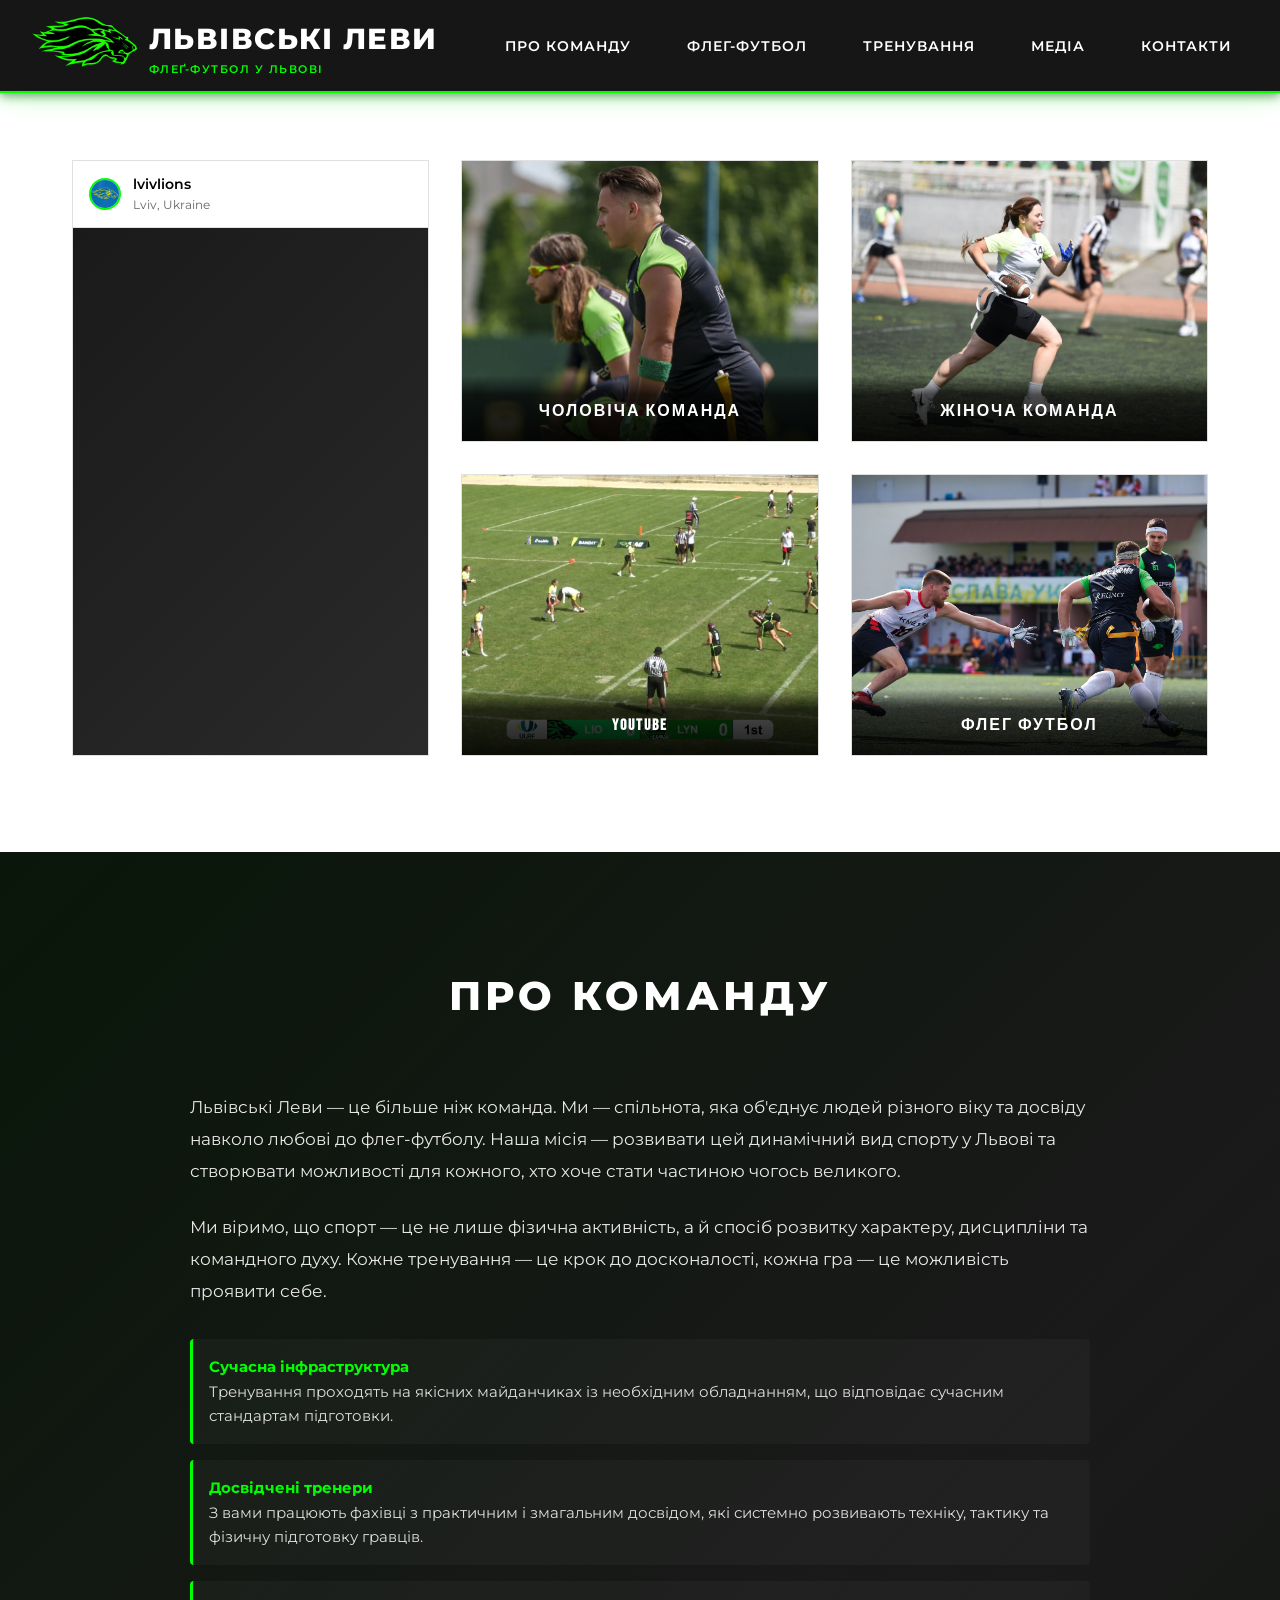
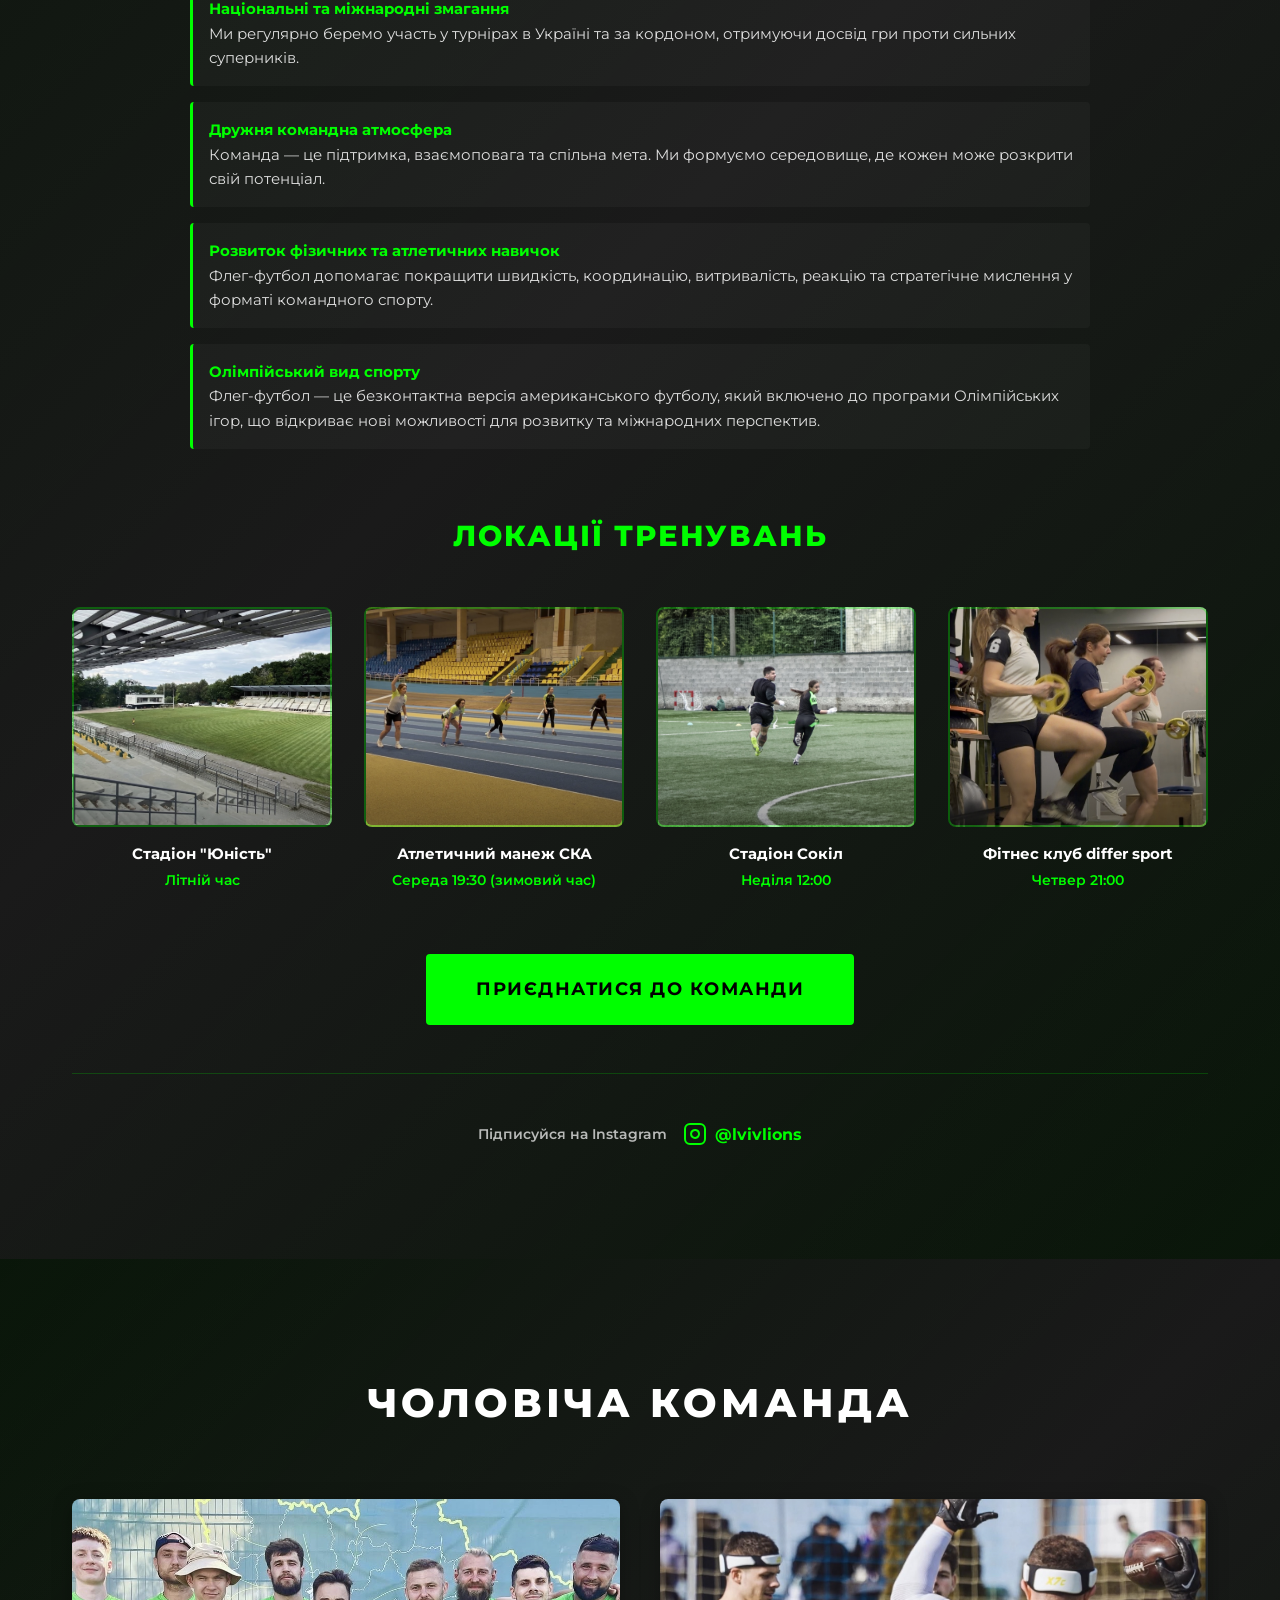
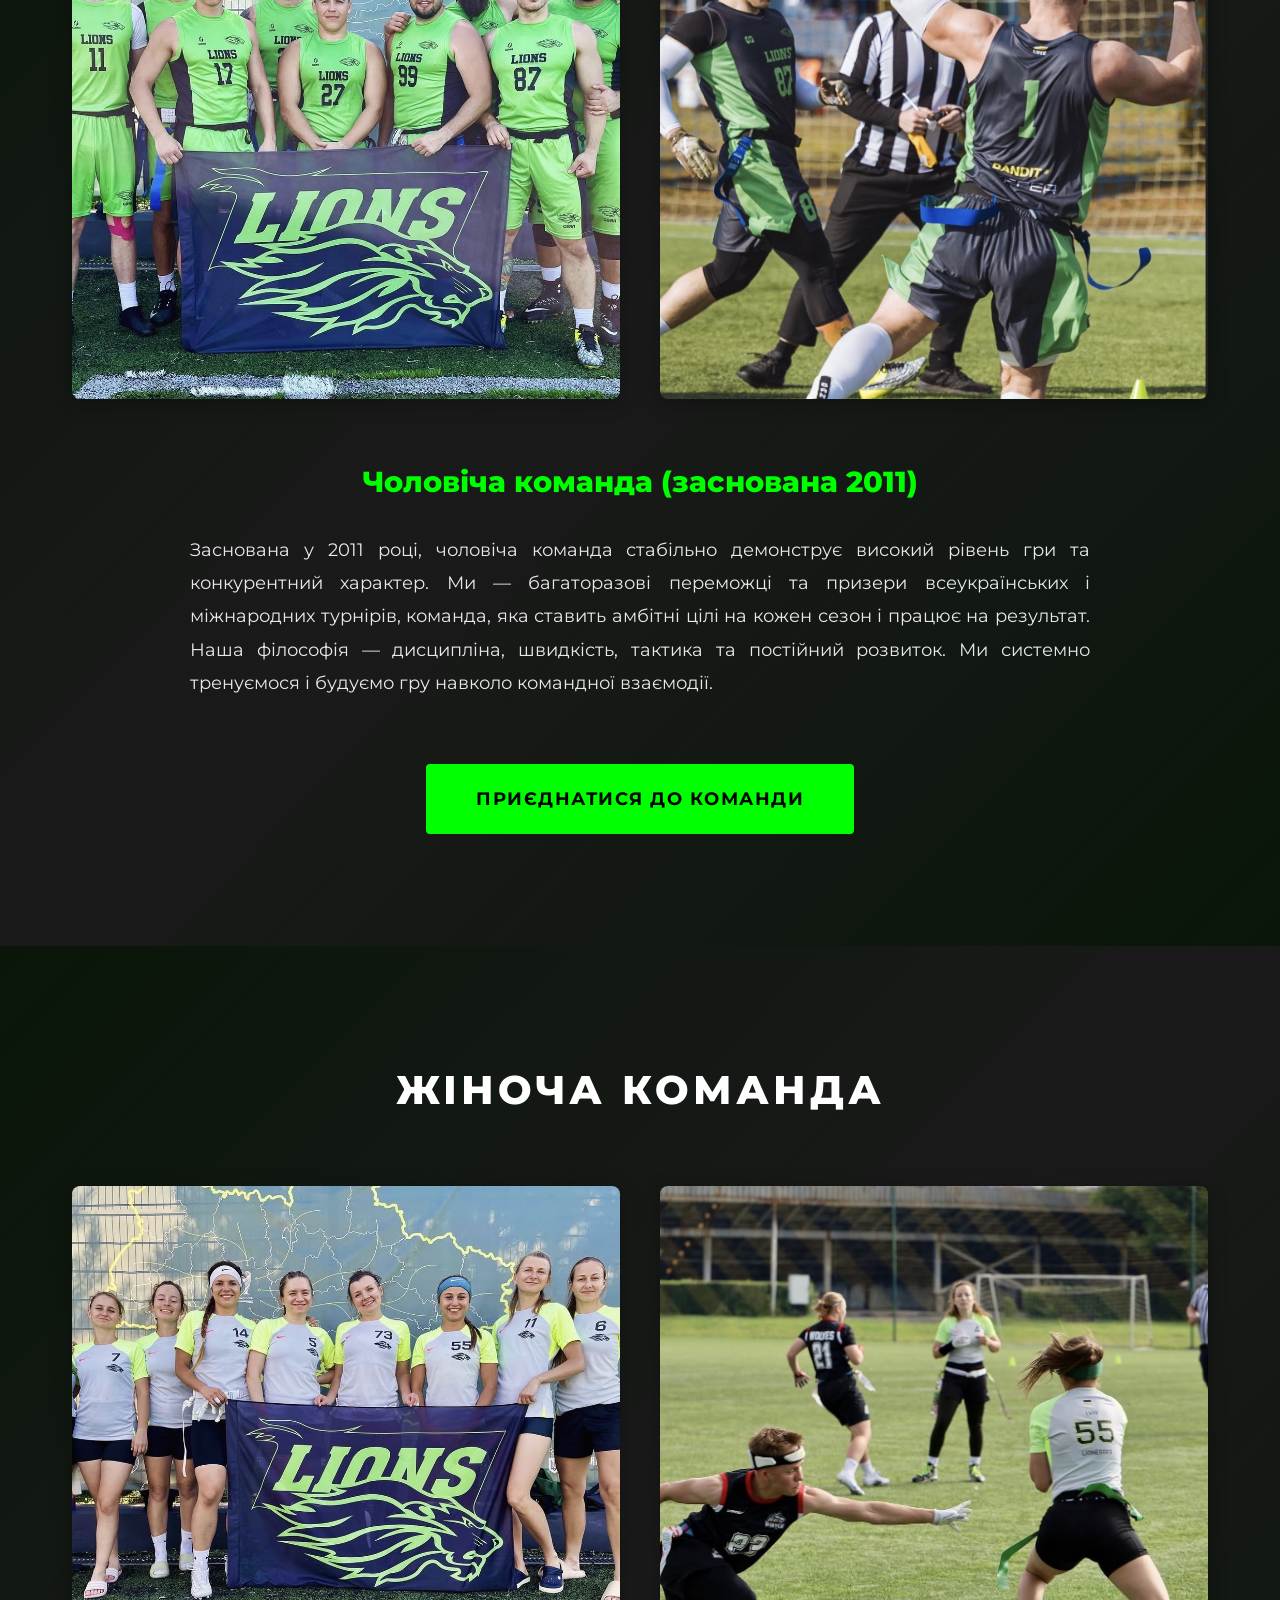
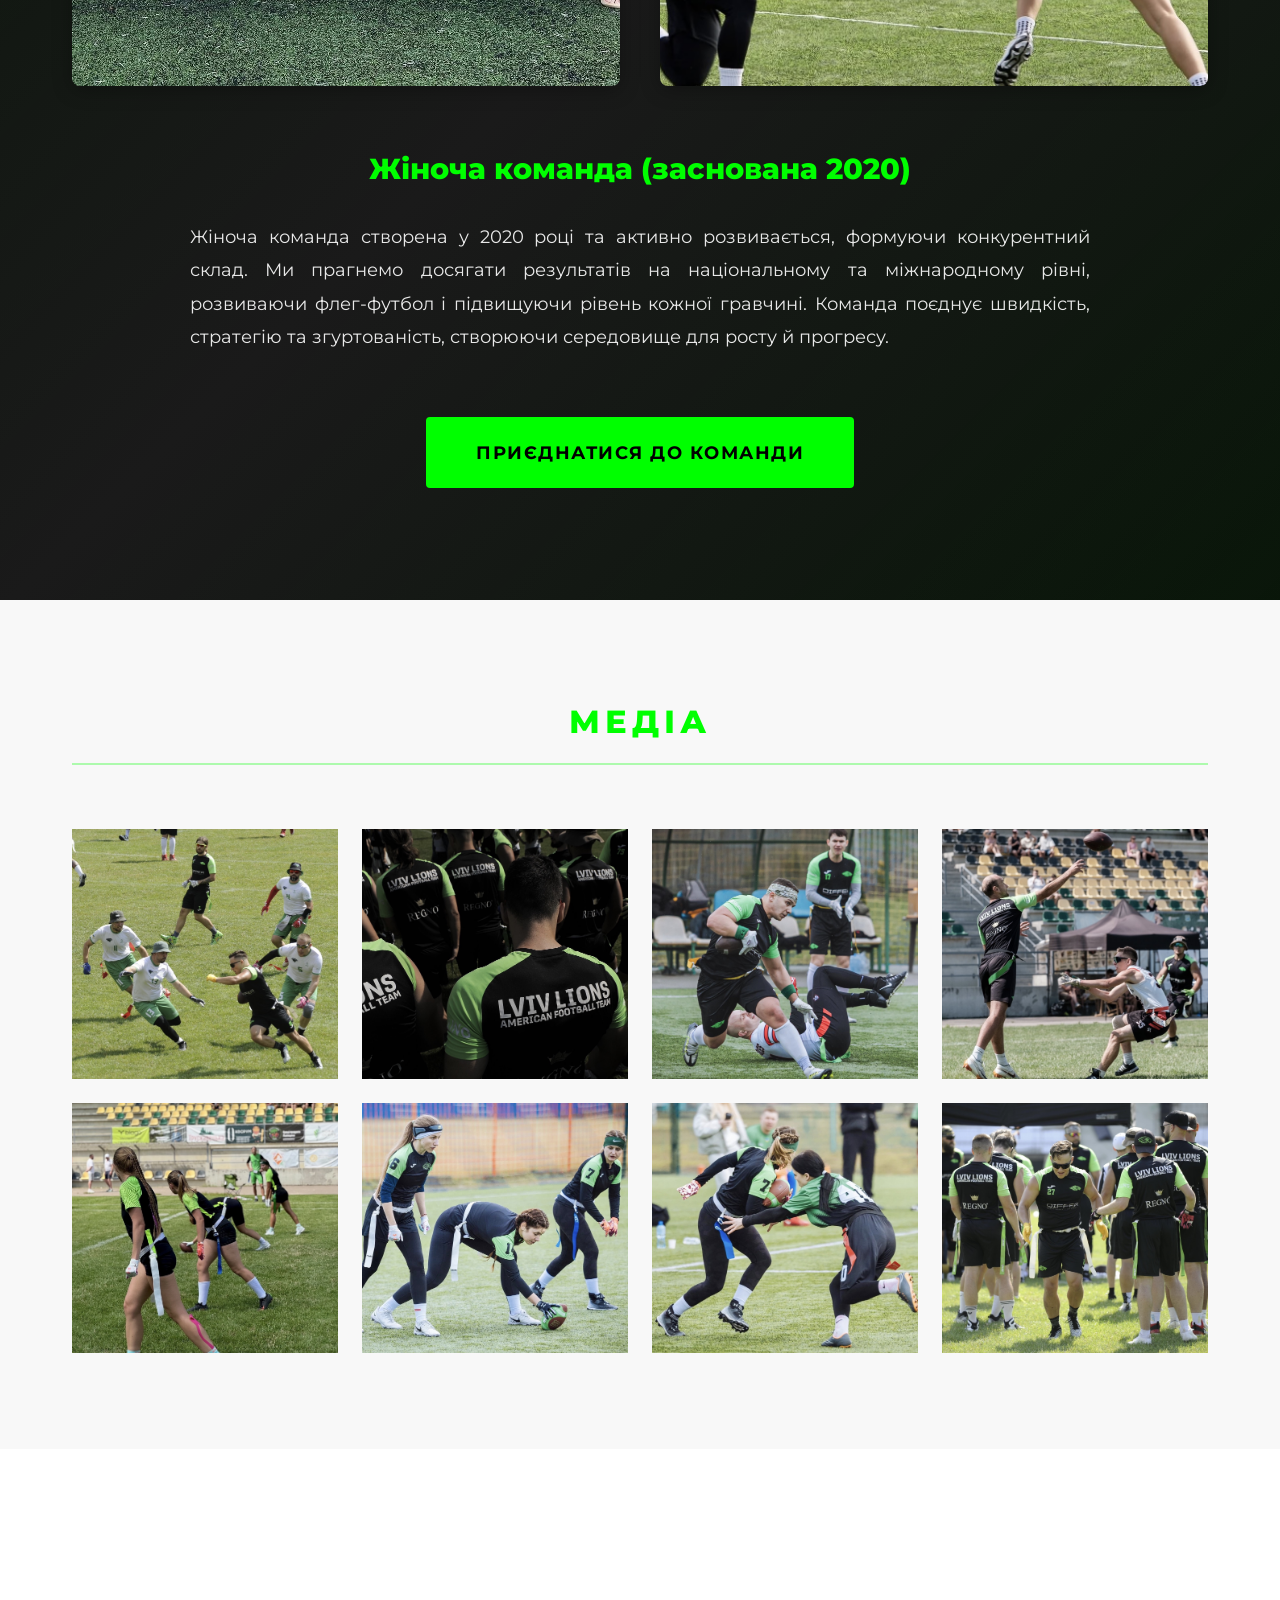
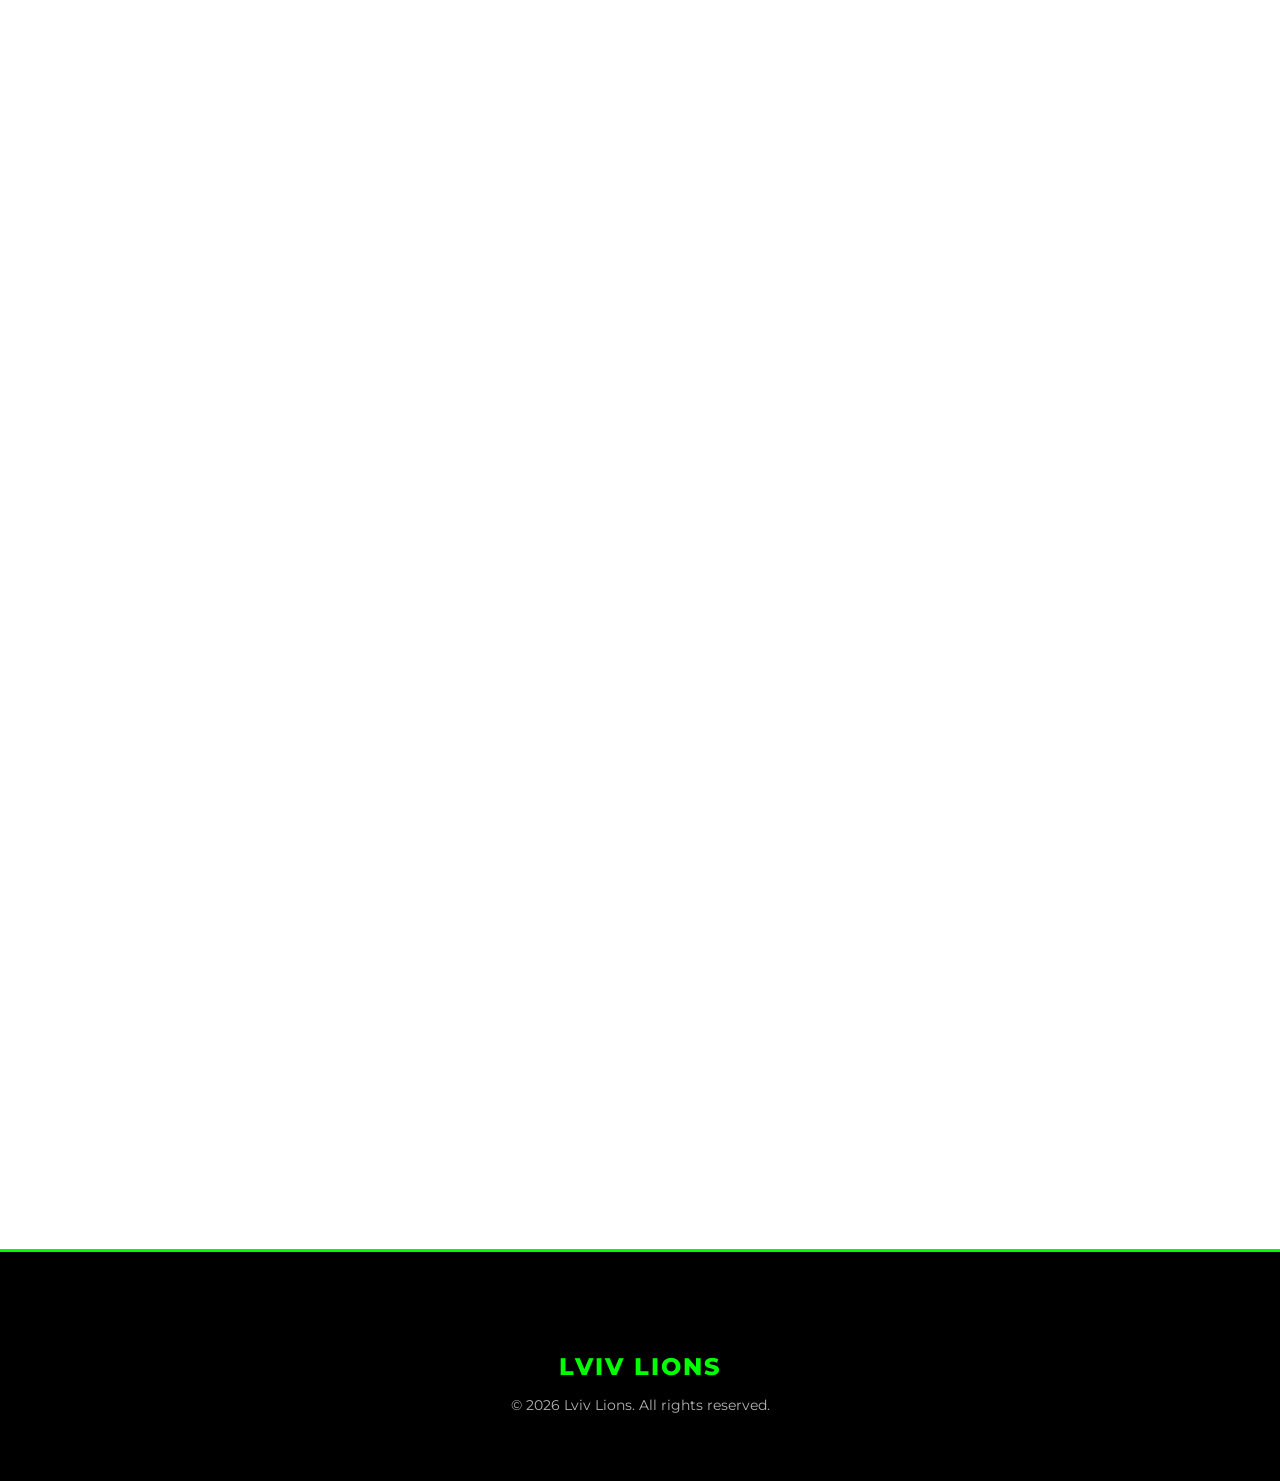
==== commit c024d2a3: "wip" ====
--- a/index.html
+++ b/index.html
@@ -27,7 +27,7 @@
             <nav class="nav">
                 <ul class="nav-menu">
                     <li><a href="#about">ПРО КОМАНДУ</a></li>
-                    <li><a href="#flag-football">ФЛЕГ-ФУТБОЛ</a></li>
+                    <li><a href="flag-football.html">ФЛЕГ-ФУТБОЛ</a></li>
                     <li><a href="#practice-locations">ТРЕНУВАННЯ</a></li>
                     <li><a href="#gallery">МЕДІА</a></li>
                     <li><a href="#contact">КОНТАКТИ</a></li>
--- a/styles.css
+++ b/styles.css
@@ -3056,3 +3056,510 @@
     color: rgba(255, 255, 255, 0.7);
     margin: 0;
 }
+/* ============================================
+   FLAG FOOTBALL RULES PAGE
+   ============================================ */
+
+.flag-football-rules {
+    background: linear-gradient(135deg, #0a0a0a 0%, #1a1a1a 100%);
+    padding: 4rem 0;
+    min-height: 100vh;
+}
+
+/* Rules Header */
+.rules-header {
+    text-align: center;
+    margin-bottom: 4rem;
+}
+
+.rules-title {
+    font-family: 'Montserrat', sans-serif;
+    font-size: 2.5rem;
+    font-weight: 800;
+    color: var(--primary-color);
+    margin: 0 0 1rem 0;
+    text-transform: uppercase;
+    letter-spacing: 3px;
+}
+
+@media (min-width: 768px) {
+    .rules-title {
+        font-size: 3rem;
+    }
+}
+
+.rules-subtitle {
+    font-family: 'Montserrat', sans-serif;
+    font-size: 1.1rem;
+    color: rgba(255, 255, 255, 0.7);
+    margin: 0;
+}
+
+/* Highlights Section */
+.rules-highlights {
+    margin-bottom: 4rem;
+}
+
+.highlights-title {
+    font-family: 'Montserrat', sans-serif;
+    font-size: 1.8rem;
+    font-weight: 700;
+    color: white;
+    text-align: center;
+    margin: 0 0 2rem 0;
+}
+
+.highlights-grid {
+    display: grid;
+    grid-template-columns: 1fr;
+    gap: 1.5rem;
+}
+
+@media (min-width: 640px) {
+    .highlights-grid {
+        grid-template-columns: repeat(2, 1fr);
+    }
+}
+
+@media (min-width: 968px) {
+    .highlights-grid {
+        grid-template-columns: repeat(5, 1fr);
+        gap: 1.5rem;
+    }
+}
+
+.highlight-card {
+    background: rgba(255, 255, 255, 0.03);
+    border: 2px solid rgba(0, 255, 0, 0.3);
+    border-radius: 12px;
+    padding: 1.5rem;
+    text-align: center;
+    transition: var(--transition);
+}
+
+.highlight-card:hover {
+    border-color: var(--primary-color);
+    box-shadow: 0 8px 25px rgba(0, 255, 0, 0.3);
+    transform: translateY(-5px);
+}
+
+.highlight-number {
+    width: 50px;
+    height: 50px;
+    background: var(--primary-color);
+    color: #0a0a0a;
+    border-radius: 50%;
+    display: flex;
+    align-items: center;
+    justify-content: center;
+    font-family: 'Montserrat', sans-serif;
+    font-size: 1.5rem;
+    font-weight: 800;
+    margin: 0 auto 1rem auto;
+}
+
+.highlight-card h3 {
+    font-family: 'Montserrat', sans-serif;
+    font-size: 1.1rem;
+    font-weight: 700;
+    color: white;
+    margin: 0 0 0.5rem 0;
+}
+
+.highlight-card p {
+    font-family: 'Montserrat', sans-serif;
+    font-size: 0.9rem;
+    color: rgba(255, 255, 255, 0.7);
+    margin: 0;
+    line-height: 1.5;
+}
+
+/* Table of Contents */
+.rules-toc {
+    background: rgba(255, 255, 255, 0.05);
+    border-left: 4px solid var(--primary-color);
+    padding: 2rem;
+    margin-bottom: 3rem;
+    border-radius: 8px;
+}
+
+.rules-toc h2 {
+    font-family: 'Montserrat', sans-serif;
+    font-size: 1.5rem;
+    font-weight: 700;
+    color: white;
+    margin: 0 0 1rem 0;
+}
+
+.toc-list {
+    list-style: none;
+    padding: 0;
+    margin: 0;
+    display: grid;
+    grid-template-columns: 1fr;
+    gap: 0.5rem;
+}
+
+@media (min-width: 768px) {
+    .toc-list {
+        grid-template-columns: repeat(2, 1fr);
+        gap: 0.75rem;
+    }
+}
+
+@media (min-width: 968px) {
+    .toc-list {
+        grid-template-columns: repeat(3, 1fr);
+    }
+}
+
+.toc-list li a {
+    font-family: 'Montserrat', sans-serif;
+    font-size: 0.95rem;
+    color: rgba(255, 255, 255, 0.8);
+    text-decoration: none;
+    transition: var(--transition);
+    display: block;
+    padding: 0.5rem 0;
+}
+
+.toc-list li a:hover {
+    color: var(--primary-color);
+    padding-left: 0.5rem;
+}
+
+/* Rules Content */
+.rules-content {
+    margin-bottom: 4rem;
+}
+
+.rule-section {
+    margin-bottom: 4rem;
+    scroll-margin-top: 100px;
+}
+
+.section-title {
+    font-family: 'Montserrat', sans-serif;
+    font-size: 2rem;
+    font-weight: 800;
+    color: var(--primary-color);
+    margin: 0 0 2rem 0;
+    padding-bottom: 1rem;
+    border-bottom: 2px solid rgba(0, 255, 0, 0.3);
+}
+
+.rule-card {
+    background: rgba(255, 255, 255, 0.03);
+    border: 1px solid rgba(255, 255, 255, 0.1);
+    border-radius: 8px;
+    padding: 1.5rem;
+    margin-bottom: 1.5rem;
+    transition: var(--transition);
+}
+
+.rule-card:hover {
+    border-color: rgba(0, 255, 0, 0.3);
+    background: rgba(255, 255, 255, 0.05);
+}
+
+.rule-card h3 {
+    font-family: 'Montserrat', sans-serif;
+    font-size: 1.2rem;
+    font-weight: 700;
+    color: white;
+    margin: 0 0 1rem 0;
+}
+
+.rule-card p {
+    font-family: 'Montserrat', sans-serif;
+    font-size: 1rem;
+    color: rgba(255, 255, 255, 0.8);
+    line-height: 1.7;
+    margin: 0;
+}
+
+.rule-card ul {
+    font-family: 'Montserrat', sans-serif;
+    font-size: 1rem;
+    color: rgba(255, 255, 255, 0.8);
+    line-height: 1.7;
+    margin: 1rem 0 0 0;
+    padding-left: 1.5rem;
+}
+
+.rule-card li {
+    margin-bottom: 0.5rem;
+}
+
+/* FAQ Accordion */
+.faq-accordion {
+    display: flex;
+    flex-direction: column;
+    gap: 1rem;
+}
+
+.faq-item {
+    background: rgba(255, 255, 255, 0.03);
+    border: 1px solid rgba(255, 255, 255, 0.1);
+    border-radius: 8px;
+    overflow: hidden;
+}
+
+.faq-question {
+    width: 100%;
+    background: none;
+    border: none;
+    padding: 1.5rem;
+    display: flex;
+    justify-content: space-between;
+    align-items: center;
+    cursor: pointer;
+    font-family: 'Montserrat', sans-serif;
+    font-size: 1.1rem;
+    font-weight: 600;
+    color: white;
+    text-align: left;
+    transition: var(--transition);
+}
+
+.faq-question:hover {
+    background: rgba(255, 255, 255, 0.05);
+}
+
+.faq-icon {
+    font-size: 1.5rem;
+    color: var(--primary-color);
+    transition: var(--transition);
+    flex-shrink: 0;
+    margin-left: 1rem;
+}
+
+.faq-item.active .faq-icon {
+    transform: rotate(45deg);
+}
+
+.faq-answer {
+    max-height: 0;
+    overflow: hidden;
+    transition: max-height 0.3s ease-out;
+}
+
+.faq-item.active .faq-answer {
+    max-height: 500px;
+    transition: max-height 0.5s ease-in;
+}
+
+.faq-answer p {
+    font-family: 'Montserrat', sans-serif;
+    font-size: 1rem;
+    color: rgba(255, 255, 255, 0.8);
+    line-height: 1.7;
+    padding: 0 1.5rem 1.5rem 1.5rem;
+    margin: 0;
+}
+
+/* CTA Section */
+.rules-cta {
+    background: linear-gradient(135deg, rgba(0, 255, 0, 0.1) 0%, rgba(0, 255, 0, 0.05) 100%);
+    border: 2px solid var(--primary-color);
+    border-radius: 12px;
+    padding: 3rem 2rem;
+    text-align: center;
+}
+
+.rules-cta h2 {
+    font-family: 'Montserrat', sans-serif;
+    font-size: 2rem;
+    font-weight: 800;
+    color: white;
+    margin: 0 0 1rem 0;
+}
+
+.rules-cta p {
+    font-family: 'Montserrat', sans-serif;
+    font-size: 1.1rem;
+    color: rgba(255, 255, 255, 0.8);
+    margin: 0 0 2rem 0;
+}
+
+.btn-cta {
+    display: inline-block;
+    background: var(--primary-color);
+    color: #0a0a0a;
+    font-family: 'Montserrat', sans-serif;
+    font-size: 1rem;
+    font-weight: 700;
+    text-decoration: none;
+    padding: 1rem 2.5rem;
+    border-radius: 50px;
+    transition: var(--transition);
+    text-transform: uppercase;
+    letter-spacing: 1px;
+}
+
+.btn-cta:hover {
+    background: white;
+    transform: translateY(-3px);
+    box-shadow: 0 10px 30px rgba(0, 255, 0, 0.4);
+}
+/* ============================================
+   FLAG FOOTBALL PAGE - SIMPLE TILE LAYOUT
+   ============================================ */
+
+.flag-football-page {
+    background: linear-gradient(135deg, #0a0a0a 0%, #1a1a1a 100%);
+    padding: 8rem 0 4rem 0;
+    min-height: 100vh;
+}
+
+.page-header {
+    text-align: center;
+    margin-bottom: 4rem;
+}
+
+.page-title {
+    font-family: 'Montserrat', sans-serif;
+    font-size: 3rem;
+    font-weight: 800;
+    color: var(--primary-color);
+    margin: 0 0 1rem 0;
+    text-transform: uppercase;
+    letter-spacing: 4px;
+}
+
+@media (max-width: 768px) {
+    .page-title {
+        font-size: 2rem;
+        letter-spacing: 2px;
+    }
+}
+
+.page-subtitle {
+    font-family: 'Montserrat', sans-serif;
+    font-size: 1.2rem;
+    color: rgba(255, 255, 255, 0.7);
+    margin: 0;
+}
+
+/* Rule Tiles */
+.rules-tiles {
+    display: flex;
+    flex-direction: column;
+    gap: 3rem;
+}
+
+.rule-tile {
+    display: grid;
+    grid-template-columns: 1fr;
+    gap: 2rem;
+    background: rgba(255, 255, 255, 0.03);
+    border: 1px solid rgba(255, 255, 255, 0.1);
+    border-radius: 12px;
+    overflow: hidden;
+    transition: all 0.3s ease;
+}
+
+@media (min-width: 968px) {
+    .rule-tile {
+        grid-template-columns: 1fr 1fr;
+        gap: 0;
+    }
+}
+
+.rule-tile:hover {
+    border-color: var(--primary-color);
+    box-shadow: 0 10px 40px rgba(0, 255, 0, 0.2);
+    transform: translateY(-5px);
+}
+
+.rule-tile__media {
+    position: relative;
+    width: 100%;
+    height: 300px;
+    overflow: hidden;
+}
+
+@media (min-width: 968px) {
+    .rule-tile__media {
+        height: 100%;
+        min-height: 400px;
+    }
+}
+
+.rule-tile__image {
+    width: 100%;
+    height: 100%;
+    background-size: cover;
+    background-position: center;
+    background-repeat: no-repeat;
+    transition: transform 0.5s ease;
+}
+
+.rule-tile:hover .rule-tile__image {
+    transform: scale(1.05);
+}
+
+.rule-tile__content {
+    padding: 2rem;
+    display: flex;
+    flex-direction: column;
+    justify-content: center;
+}
+
+@media (min-width: 968px) {
+    .rule-tile__content {
+        padding: 3rem;
+    }
+}
+
+.rule-tile__title {
+    font-family: 'Montserrat', sans-serif;
+    font-size: 1.8rem;
+    font-weight: 800;
+    color: var(--primary-color);
+    margin: 0 0 1.5rem 0;
+    line-height: 1.2;
+}
+
+@media (min-width: 968px) {
+    .rule-tile__title {
+        font-size: 2.2rem;
+    }
+}
+
+.rule-tile__text {
+    font-family: 'Montserrat', sans-serif;
+    font-size: 1rem;
+    color: rgba(255, 255, 255, 0.85);
+    line-height: 1.8;
+    margin: 0 0 1rem 0;
+}
+
+.rule-tile__text:last-child {
+    margin-bottom: 0;
+}
+
+@media (min-width: 968px) {
+    .rule-tile__text {
+        font-size: 1.05rem;
+    }
+}
+
+/* Alternate layout for even tiles */
+.rule-tile:nth-child(even) {
+    direction: ltr;
+}
+
+@media (min-width: 968px) {
+    .rule-tile:nth-child(even) {
+        grid-template-columns: 1fr 1fr;
+    }
+    
+    .rule-tile:nth-child(even) .rule-tile__media {
+        order: 2;
+    }
+    
+    .rule-tile:nth-child(even) .rule-tile__content {
+        order: 1;
+    }
+}
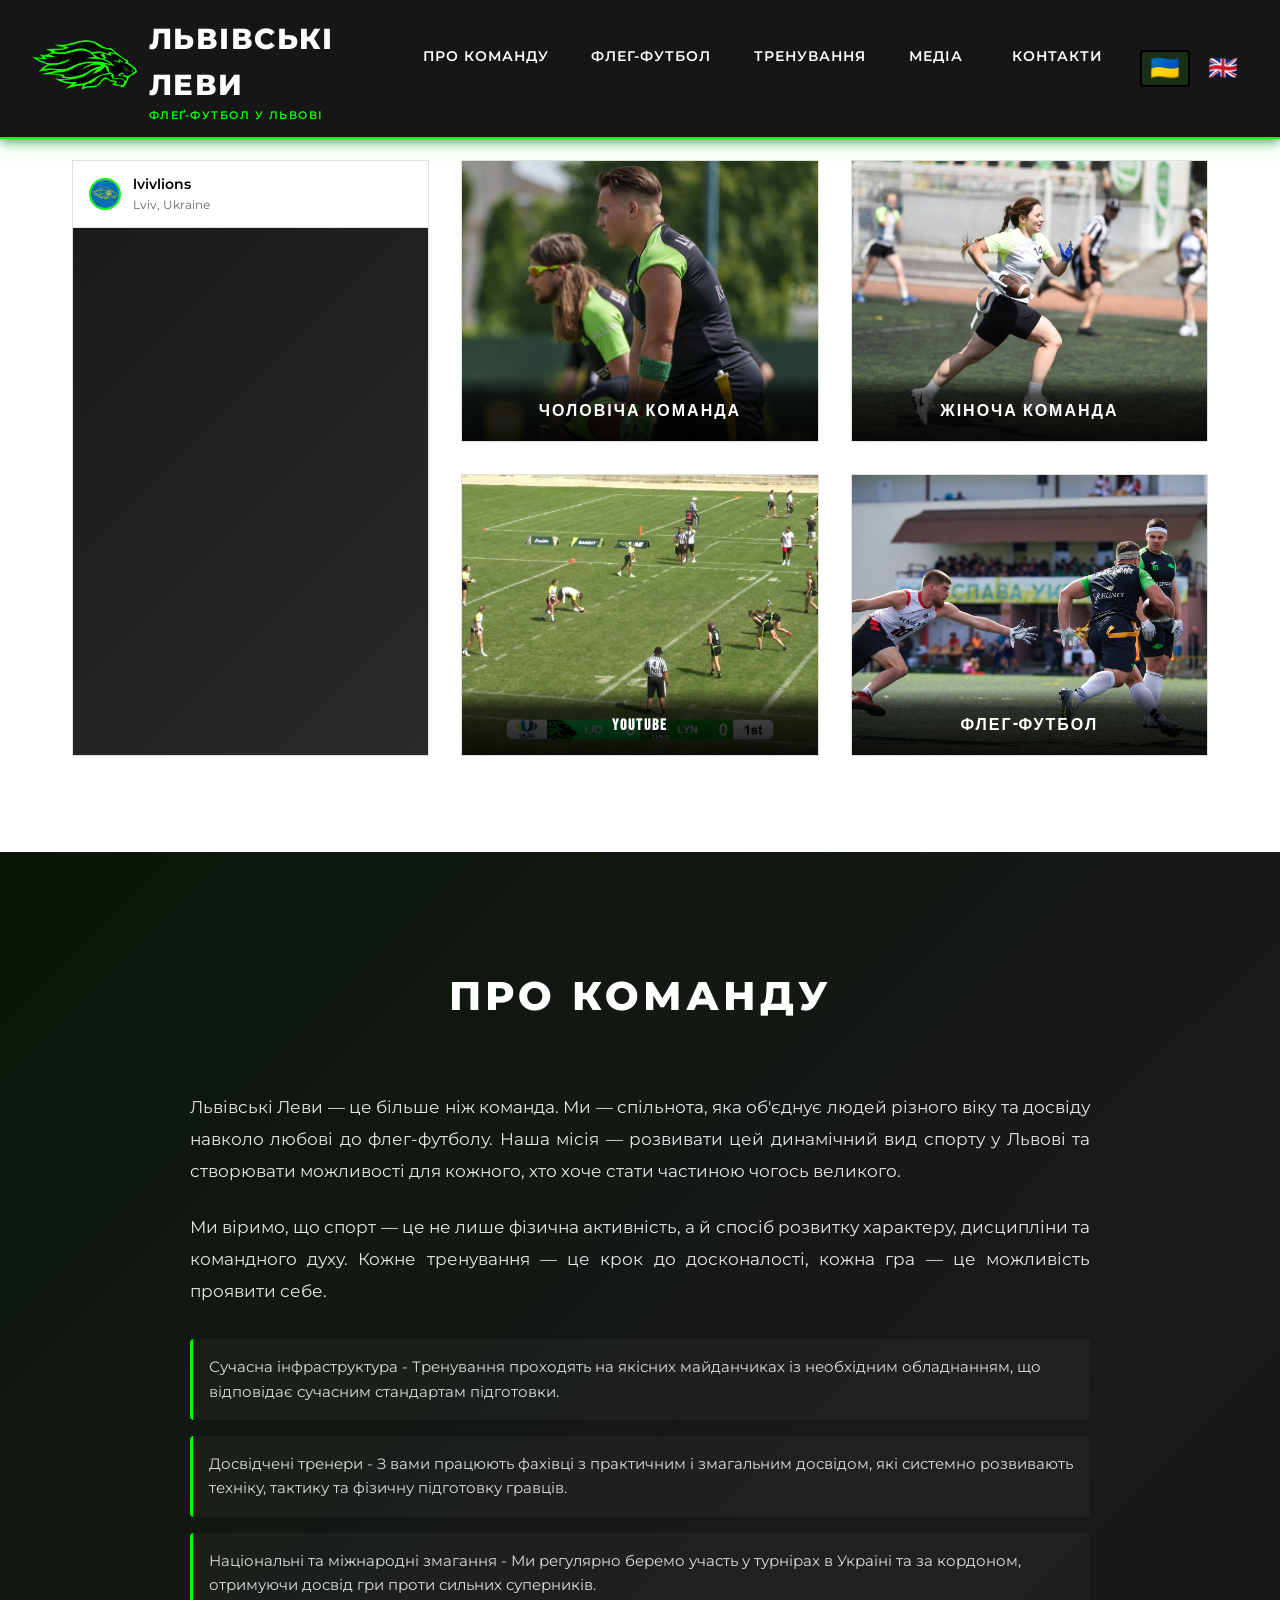
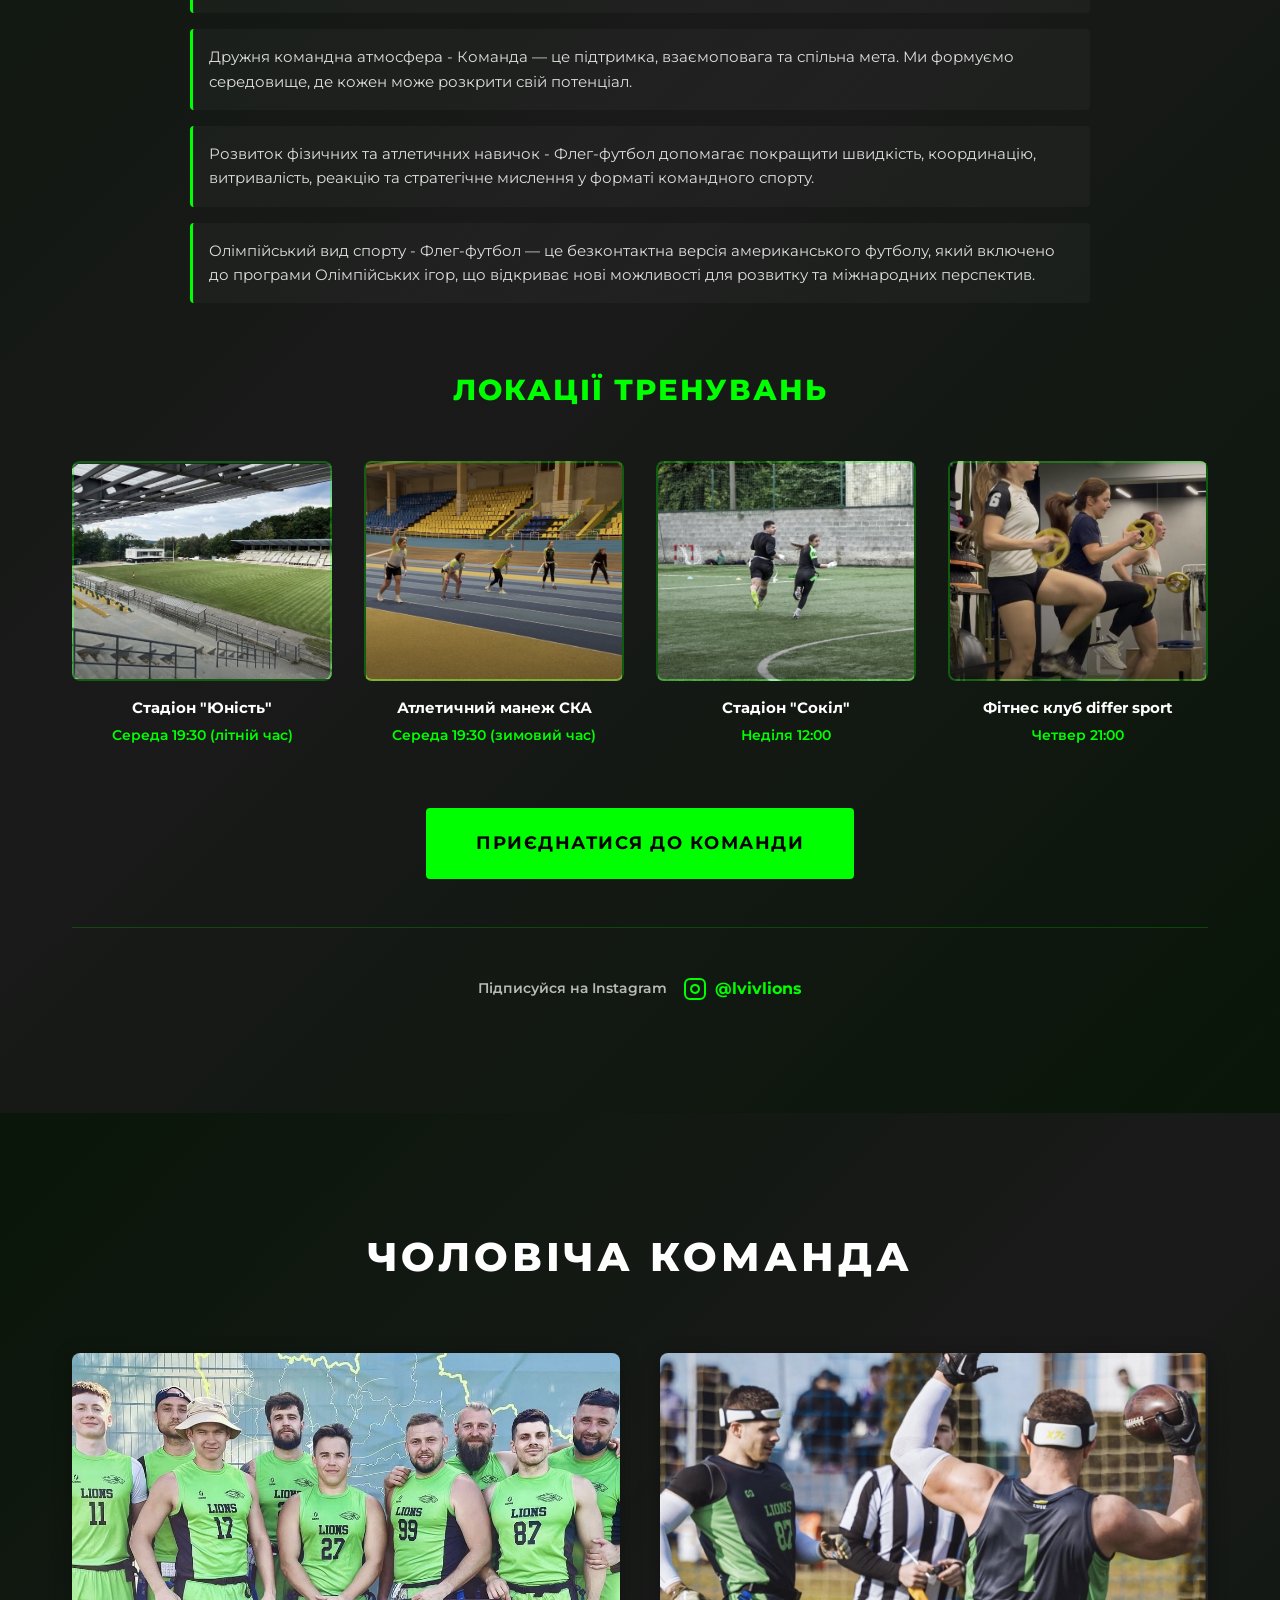
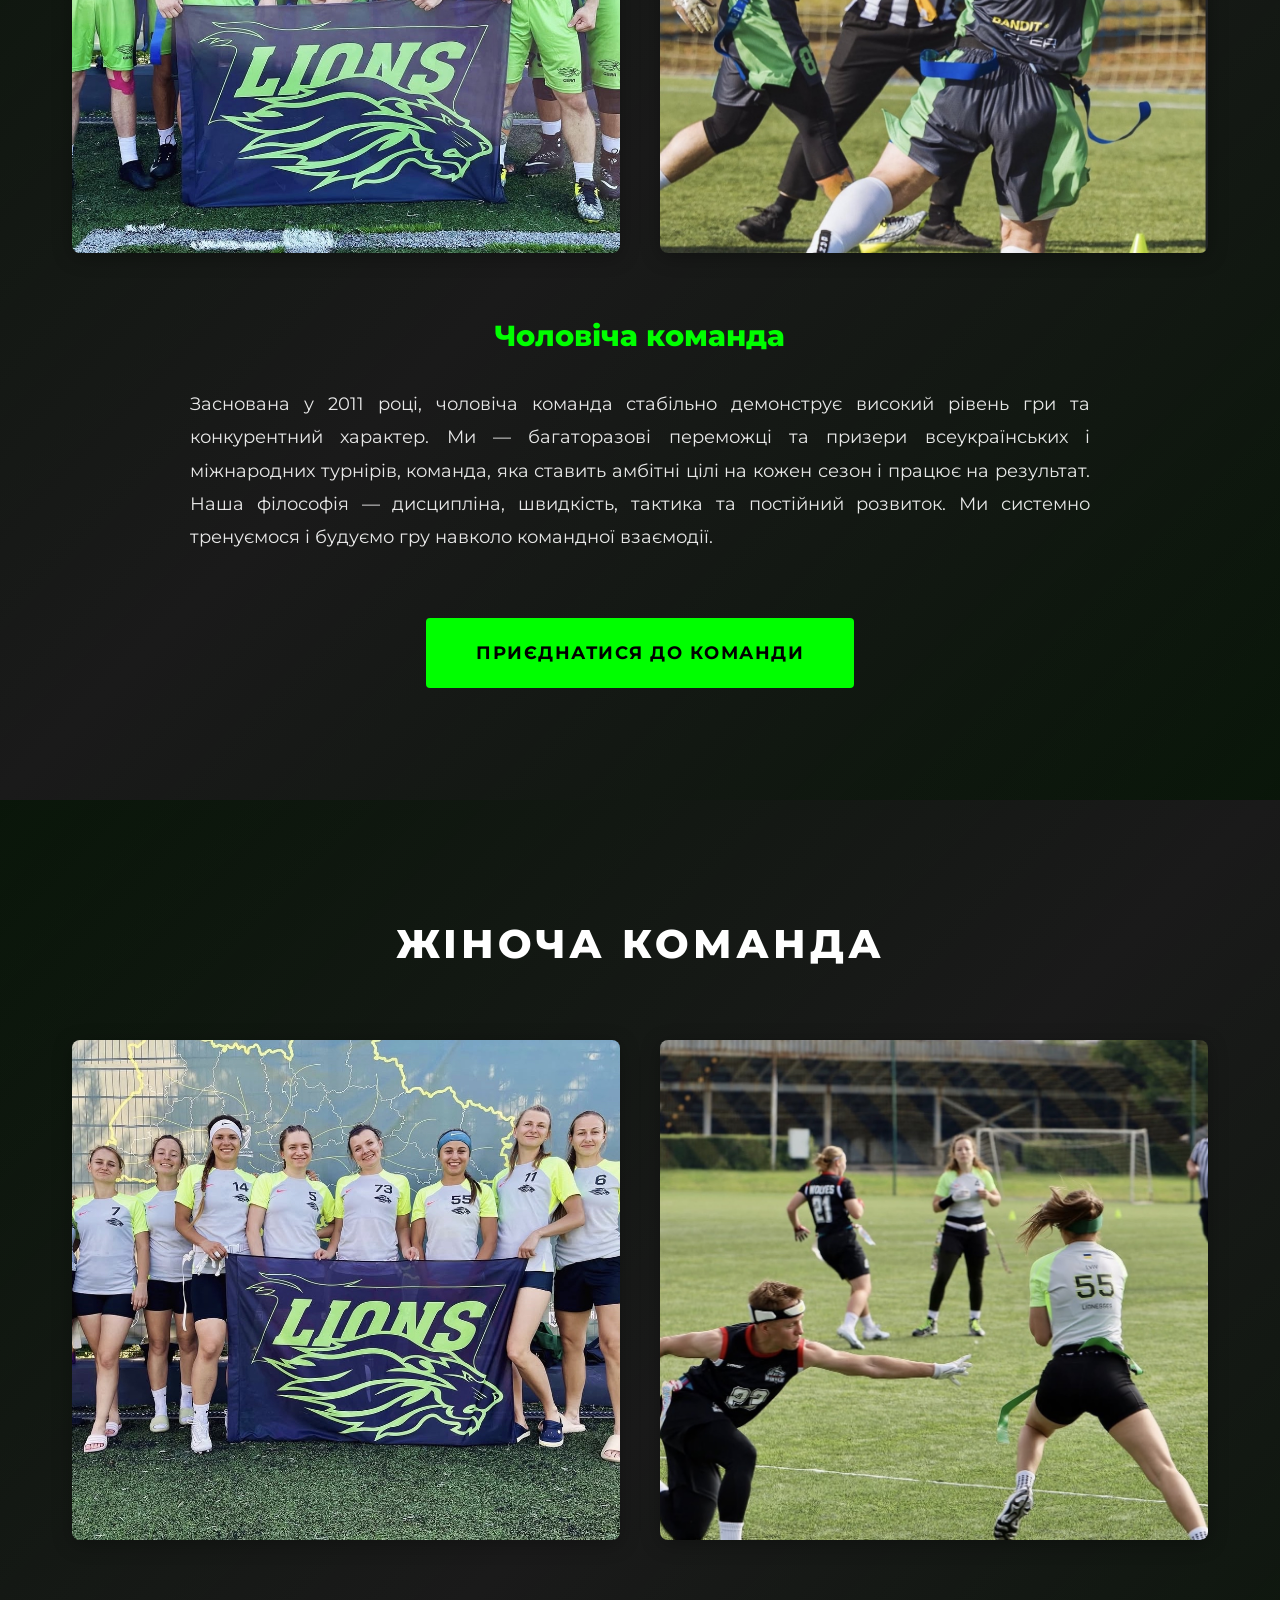
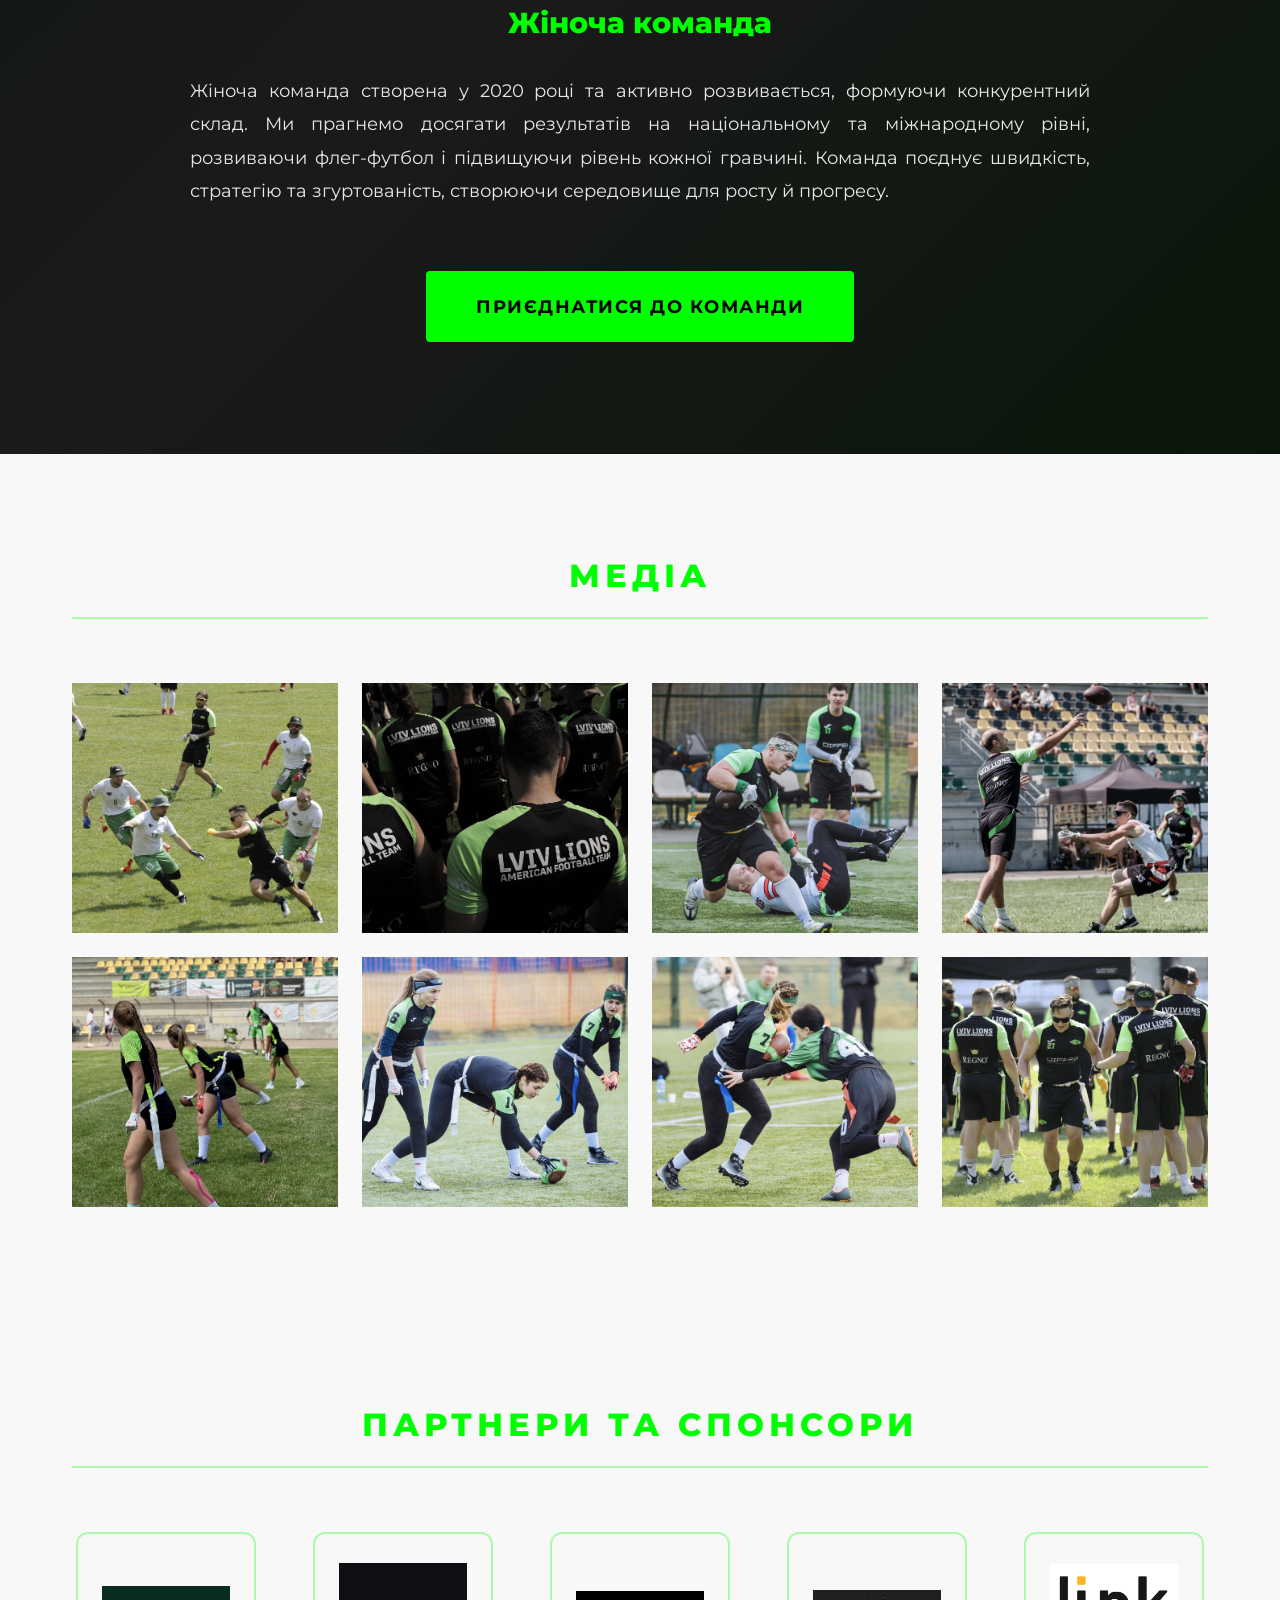
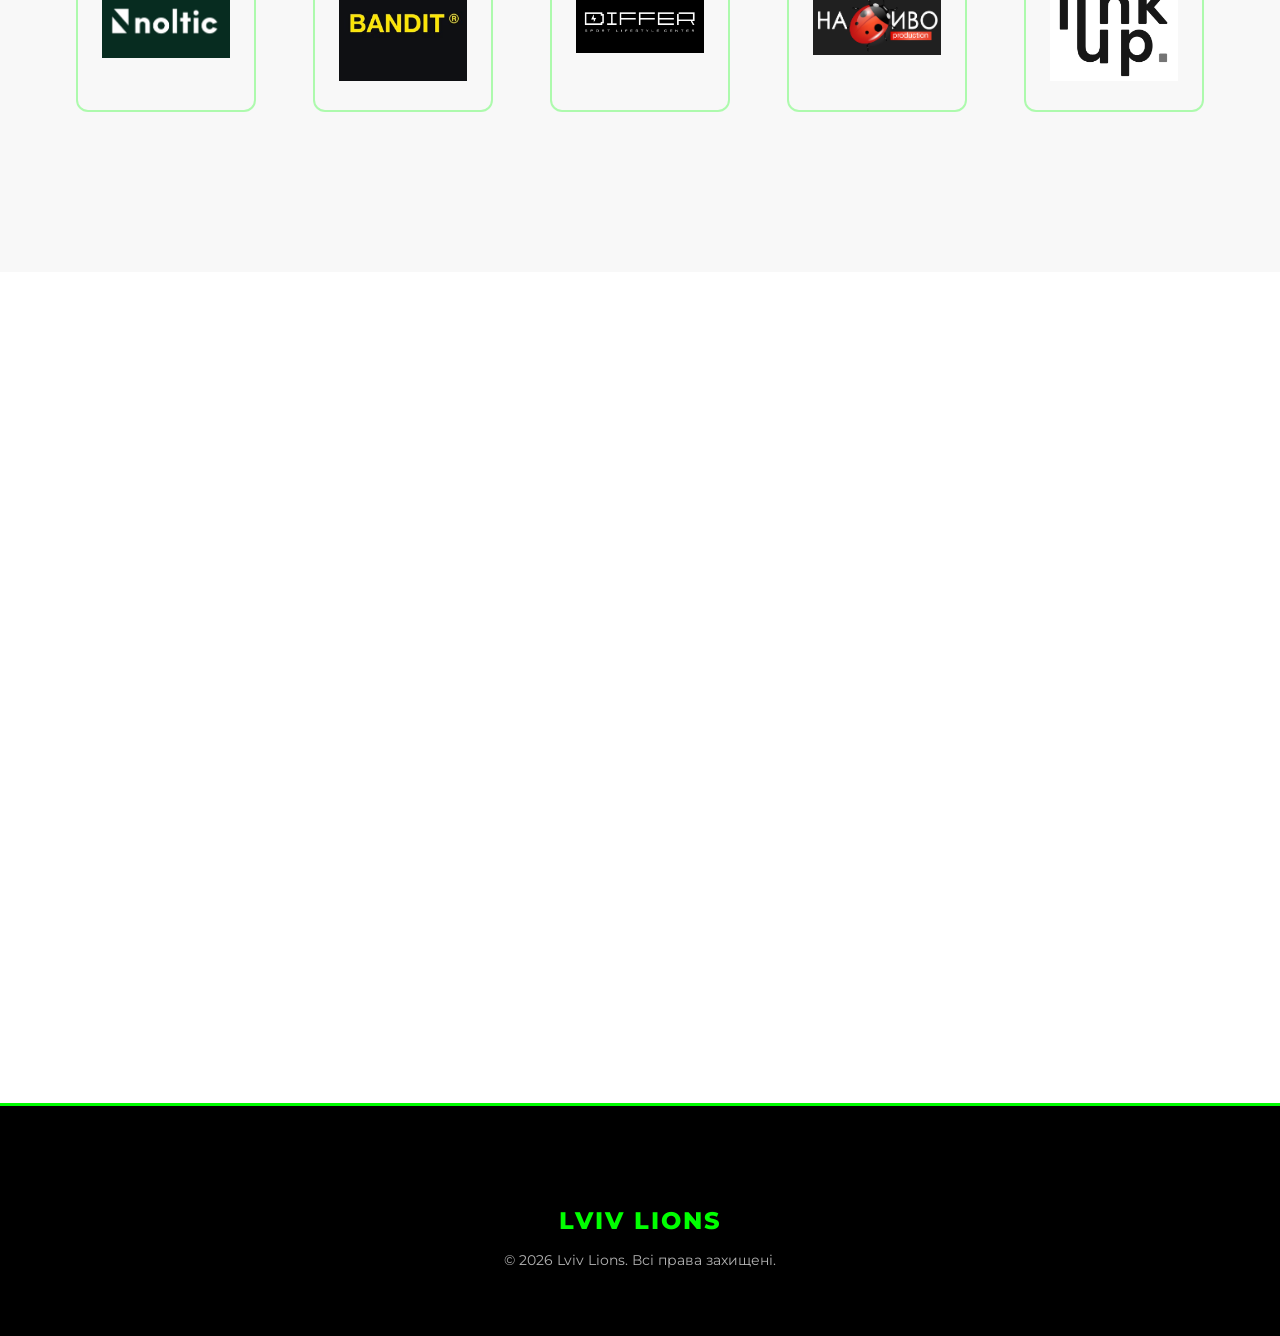
==== commit 2865045f: "wip" ====
--- a/index.html
+++ b/index.html
@@ -26,13 +26,23 @@
             </div>
             <nav class="nav">
                 <ul class="nav-menu">
-                    <li><a href="#about">ПРО КОМАНДУ</a></li>
-                    <li><a href="flag-football.html">ФЛЕГ-ФУТБОЛ</a></li>
-                    <li><a href="#practice-locations">ТРЕНУВАННЯ</a></li>
-                    <li><a href="#gallery">МЕДІА</a></li>
-                    <li><a href="#contact">КОНТАКТИ</a></li>
+                    <li><a href="#about" data-lang-ua="ПРО КОМАНДУ" data-lang-en="ABOUT TEAM">ПРО КОМАНДУ</a></li>
+                    <li><a href="flag-football.html" data-lang-ua="ФЛЕГ-ФУТБОЛ"
+                            data-lang-en="FLAG FOOTBALL">ФЛЕГ-ФУТБОЛ</a></li>
+                    <li><a href="#practice-locations" data-lang-ua="ТРЕНУВАННЯ" data-lang-en="TRAINING">ТРЕНУВАННЯ</a>
+                    </li>
+                    <li><a href="#gallery" data-lang-ua="МЕДІА" data-lang-en="MEDIA">МЕДІА</a></li>
+                    <li><a href="#contact" data-lang-ua="КОНТАКТИ" data-lang-en="CONTACTS">КОНТАКТИ</a></li>
                 </ul>
             </nav>
+            <div class="lang-switcher">
+                <button class="lang-btn active" data-lang="ua">
+                    <span class="flag-icon">🇺🇦</span>
+                </button>
+                <button class="lang-btn" data-lang="en">
+                    <span class="flag-icon">🇬🇧</span>
+                </button>
+            </div>
             <div class="hamburger">
                 <span></span>
                 <span></span>
@@ -67,7 +77,8 @@
                     <div class="feed-image team-image male-team"
                         style="background-image: url('assets/men-team.jpg'); background-size: cover; background-position: center top;">
                         <div class="team-text-overlay">
-                            <h3 class="team-title">ЧОЛОВІЧА КОМАНДА</h3>
+                            <h3 class="team-title" data-lang-ua="ЧОЛОВІЧА КОМАНДА" data-lang-en="MEN'S TEAM">ЧОЛОВІЧА
+                                КОМАНДА</h3>
                         </div>
                     </div>
                 </a>
@@ -75,7 +86,8 @@
                     <div class="feed-image team-image female-team"
                         style="background-image: url('assets/womens.png'); background-size: cover; background-position: left top;">
                         <div class="team-text-overlay">
-                            <h3 class="team-title">ЖІНОЧА КОМАНДА</h3>
+                            <h3 class="team-title" data-lang-ua="ЖІНОЧА КОМАНДА" data-lang-en="WOMEN'S TEAM">ЖІНОЧА
+                                КОМАНДА</h3>
                         </div>
                     </div>
                 </a>
@@ -92,7 +104,8 @@
                     <div class="feed-image team-image flag-football-bg"
                         style="background-image: url('assets/flag.png'); background-size: 110%; background-position: right top; background-repeat: no-repeat;">
                         <div class="team-text-overlay">
-                            <h3 class="team-title">ФЛЕГ ФУТБОЛ</h3>
+                            <h3 class="team-title" data-lang-ua="ФЛЕГ-ФУТБОЛ" data-lang-en="FLAG FOOTBALL">ФЛЕГ-ФУТБОЛ
+                            </h3>
                         </div>
                     </div>
                 </a>
@@ -103,17 +116,21 @@
     <section id="about" class="about">
         <div class="container">
             <div class="about-header">
-                <h2 class="about-header__title">ПРО КОМАНДУ</h2>
+                <h2 class="about-header__title" data-lang-ua="ПРО КОМАНДУ" data-lang-en="ABOUT TEAM">ПРО КОМАНДУ</h2>
             </div>
 
             <div class="about-content-simple">
                 <div class="about-story">
-                    <p class="about-story__text">
+                    <p class="about-story__text"
+                        data-lang-ua="Львівські Леви — це більше ніж команда. Ми — спільнота, яка об'єднує людей різного віку та досвіду навколо любові до флег-футболу. Наша місія — розвивати цей динамічний вид спорту у Львові та створювати можливості для кожного, хто хоче стати частиною чогось великого."
+                        data-lang-en="Lviv Lions is more than a team. We are a community that brings together people of all ages and experience around the love of flag football. Our mission is to develop this dynamic sport in Lviv and create opportunities for everyone who wants to be part of something great.">
                         Львівські Леви — це більше ніж команда. Ми — спільнота, яка об'єднує людей різного віку та
                         досвіду навколо любові до флег-футболу. Наша місія — розвивати цей динамічний вид спорту у
                         Львові та створювати можливості для кожного, хто хоче стати частиною чогось великого.
                     </p>
-                    <p class="about-story__text">
+                    <p class="about-story__text"
+                        data-lang-ua="Ми віримо, що спорт — це не лише фізична активність, а й спосіб розвитку характеру, дисципліни та командного духу. Кожне тренування — це крок до досконалості, кожна гра — це можливість проявити себе."
+                        data-lang-en="We believe that sport is not just physical activity, but also a way to develop character, discipline and team spirit. Every training is a step towards excellence, every game is an opportunity to prove yourself.">
                         Ми віримо, що спорт — це не лише фізична активність, а й спосіб розвитку характеру, дисципліни
                         та командного духу. Кожне тренування — це крок до досконалості, кожна гра — це можливість
                         проявити себе.
@@ -122,32 +139,50 @@
 
                 <ul class="about-list">
                     <li class="about-list__item">
-                        <span class="about-list__text"><strong>Сучасна інфраструктура</strong><br>Тренування проходять
+                        <span class="about-list__text"
+                            data-lang-ua="Сучасна інфраструктура - Тренування проходять на якісних майданчиках із необхідним обладнанням, що відповідає сучасним стандартам підготовки."
+                            data-lang-en="Modern Infrastructure - Training takes place on quality fields with necessary equipment that meets modern preparation standards."><strong>Сучасна
+                                інфраструктура</strong><br>Тренування проходять
                             на якісних майданчиках із необхідним обладнанням, що відповідає сучасним стандартам
                             підготовки.</span>
                     </li>
                     <li class="about-list__item">
-                        <span class="about-list__text"><strong>Досвідчені тренери</strong><br>З вами працюють фахівці з
+                        <span class="about-list__text"
+                            data-lang-ua="Досвідчені тренери - З вами працюють фахівці з практичним і змагальним досвідом, які системно розвивають техніку, тактику та фізичну підготовку гравців."
+                            data-lang-en="Experienced Coaches - You work with specialists with practical and competitive experience who systematically develop players' technique, tactics and physical preparation."><strong>Досвідчені
+                                тренери</strong><br>З вами працюють фахівці з
                             практичним і змагальним досвідом, які системно розвивають техніку, тактику та фізичну
                             підготовку гравців.</span>
                     </li>
                     <li class="about-list__item">
-                        <span class="about-list__text"><strong>Національні та міжнародні змагання</strong><br>Ми
+                        <span class="about-list__text"
+                            data-lang-ua="Національні та міжнародні змагання - Ми регулярно беремо участь у турнірах в Україні та за кордоном, отримуючи досвід гри проти сильних суперників."
+                            data-lang-en="National and International Competitions - We regularly participate in tournaments in Ukraine and abroad, gaining experience playing against strong opponents."><strong>Національні
+                                та міжнародні змагання</strong><br>Ми
                             регулярно беремо участь у турнірах в Україні та за кордоном, отримуючи досвід гри проти
                             сильних суперників.</span>
                     </li>
                     <li class="about-list__item">
-                        <span class="about-list__text"><strong>Дружня командна атмосфера</strong><br>Команда — це
+                        <span class="about-list__text"
+                            data-lang-ua="Дружня командна атмосфера - Команда — це підтримка, взаємоповага та спільна мета. Ми формуємо середовище, де кожен може розкрити свій потенціал."
+                            data-lang-en="Friendly Team Atmosphere - The team is support, mutual respect and a common goal. We create an environment where everyone can unlock their potential."><strong>Дружня
+                                командна атмосфера</strong><br>Команда — це
                             підтримка, взаємоповага та спільна мета. Ми формуємо середовище, де кожен може розкрити свій
                             потенціал.</span>
                     </li>
                     <li class="about-list__item">
-                        <span class="about-list__text"><strong>Розвиток фізичних та атлетичних
+                        <span class="about-list__text"
+                            data-lang-ua="Розвиток фізичних та атлетичних навичок - Флег-футбол допомагає покращити швидкість, координацію, витривалість, реакцію та стратегічне мислення у форматі командного спорту."
+                            data-lang-en="Physical and Athletic Skills Development - Flag football helps improve speed, coordination, endurance, reaction and strategic thinking in a team sport format."><strong>Розвиток
+                                фізичних та атлетичних
                                 навичок</strong><br>Флег-футбол допомагає покращити швидкість, координацію,
                             витривалість, реакцію та стратегічне мислення у форматі командного спорту.</span>
                     </li>
                     <li class="about-list__item">
-                        <span class="about-list__text"><strong>Олімпійський вид спорту</strong><br>Флег-футбол — це
+                        <span class="about-list__text"
+                            data-lang-ua="Олімпійський вид спорту - Флег-футбол — це безконтактна версія американського футболу, який включено до програми Олімпійських ігор, що відкриває нові можливості для розвитку та міжнародних перспектив."
+                            data-lang-en="Olympic Sport - Flag football is a non-contact version of American football that is included in the Olympic Games program, opening new opportunities for development and international prospects."><strong>Олімпійський
+                                вид спорту</strong><br>Флег-футбол — це
                             безконтактна версія американського футболу, який включено до програми Олімпійських ігор, що
                             відкриває нові можливості для розвитку та міжнародних перспектив.</span>
                     </li>
@@ -155,27 +190,34 @@
             </div>
 
             <div class="practice-locations" id="practice-locations">
-                <h3 class="practice-locations__title">Локації тренувань</h3>
+                <h3 class="practice-locations__title" data-lang-ua="Локації тренувань"
+                    data-lang-en="Training Locations">Локації тренувань</h3>
                 <div class="practice-locations__grid">
                     <div class="practice-location__card">
                         <div class="practice-location__image" style="background-image: url('assets/unist.png');"></div>
                         <div class="practice-location__info">
-                            <div class="practice-location__name">Стадіон "Юність"</div>
-                            <div class="practice-location__time">Літній час</div>
+                            <div class="practice-location__name" data-lang-ua="Стадіон &quot;Юність&quot;"
+                                data-lang-en="Stadium &quot;Yunist&quot;">Стадіон "Юність"</div>
+                            <div class="practice-location__time" data-lang-ua="Середа 19:30 (літній час)"
+                                data-lang-en="Wednesday 19:30 (summer time)">Середа 19:30 (літній час)</div>
                         </div>
                     </div>
                     <div class="practice-location__card">
                         <div class="practice-location__image" style="background-image: url('assets/ska.png');"></div>
                         <div class="practice-location__info">
-                            <div class="practice-location__name">Атлетичний манеж СКА</div>
-                            <div class="practice-location__time">Середа 19:30 (зимовий час)</div>
+                            <div class="practice-location__name" data-lang-ua="Атлетичний манеж СКА"
+                                data-lang-en="SKA Athletic Hall">Атлетичний манеж СКА</div>
+                            <div class="practice-location__time" data-lang-ua="Середа 19:30 (зимовий час)"
+                                data-lang-en="Wednesday 19:30 (winter time)">Середа 19:30 (зимовий час)</div>
                         </div>
                     </div>
                     <div class="practice-location__card">
                         <div class="practice-location__image" style="background-image: url('assets/sokil.png');"></div>
                         <div class="practice-location__info">
-                            <div class="practice-location__name">Стадіон Сокіл</div>
-                            <div class="practice-location__time">Неділя 12:00</div>
+                            <div class="practice-location__name" data-lang-ua="Стадіон &quot;Сокіл&quot;"
+                                data-lang-en="Stadium &quot;Sokil&quot;">Стадіон "Сокіл"</div>
+                            <div class="practice-location__time" data-lang-ua="Неділя 12:00"
+                                data-lang-en="Sunday 12:00">Неділя 12:00</div>
                         </div>
                     </div>
                     <div class="practice-location__card">
@@ -183,19 +225,23 @@
                             style="background-image: url('assets/differ1.png'); background-position: center 30%;">
                         </div>
                         <div class="practice-location__info">
-                            <div class="practice-location__name">Фітнес клуб differ sport</div>
-                            <div class="practice-location__time">Четвер 21:00</div>
+                            <div class="practice-location__name" data-lang-ua="Фітнес клуб differ sport"
+                                data-lang-en="Differ Sport Fitness Club">Фітнес клуб differ sport</div>
+                            <div class="practice-location__time" data-lang-ua="Четвер 21:00"
+                                data-lang-en="Thursday 21:00">Четвер 21:00</div>
                         </div>
                     </div>
                 </div>
             </div>
 
             <div class="about-cta">
-                <a href="#contact" class="about-cta__button">Приєднатися до команди</a>
+                <a href="#contact" class="about-cta__button" data-lang-ua="Приєднатися до команди"
+                    data-lang-en="Join the Team">Приєднатися до команди</a>
             </div>
 
             <div class="about-social">
-                <span class="about-social__text">Підписуйся на Instagram</span>
+                <span class="about-social__text" data-lang-ua="Підписуйся на Instagram"
+                    data-lang-en="Follow us on Instagram">Підписуйся на Instagram</span>
                 <a href="https://instagram.com/lvivlions" target="_blank" class="about-social__link">
                     <svg class="about-social__icon" width="24" height="24" viewBox="0 0 24 24" fill="none"
                         stroke="currentColor" stroke-width="2">
@@ -212,7 +258,8 @@
     <section id="team-male" class="team-section team-male">
         <div class="container">
             <div class="about-header">
-                <h2 class="about-header__title">ЧОЛОВІЧА КОМАНДА</h2>
+                <h2 class="about-header__title" data-lang-ua="ЧОЛОВІЧА КОМАНДА" data-lang-en="MEN'S TEAM">ЧОЛОВІЧА
+                    КОМАНДА</h2>
             </div>
 
             <div class="team-photos">
@@ -221,8 +268,12 @@
             </div>
 
             <div class="team-content">
-                <h3 class="team-content__title">Чоловіча команда (заснована 2011)</h3>
-                <p class="team-content__text">Заснована у 2011 році, чоловіча команда стабільно демонструє високий
+                <h3 class="team-content__title" data-lang-ua="Чоловіча команда" data-lang-en="Men's Team">Чоловіча
+                    команда</h3>
+                <p class="team-content__text"
+                    data-lang-ua="Заснована у 2011 році, чоловіча команда стабільно демонструє високий рівень гри та конкурентний характер. Ми — багаторазові переможці та призери всеукраїнських і міжнародних турнірів, команда, яка ставить амбітні цілі на кожен сезон і працює на результат. Наша філософія — дисципліна, швидкість, тактика та постійний розвиток. Ми системно тренуємося і будуємо гру навколо командної взаємодії."
+                    data-lang-en="Founded in 2011, the men's team consistently demonstrates a high level of play and competitive character. We are multiple winners and prize-winners of national and international tournaments, a team that sets ambitious goals for each season and works for results. Our philosophy is discipline, speed, tactics and constant development. We train systematically and build the game around team interaction.">
+                    Заснована у 2011 році, чоловіча команда стабільно демонструє високий
                     рівень гри та конкурентний характер. Ми — багаторазові переможці та призери всеукраїнських і
                     міжнародних турнірів, команда, яка ставить амбітні цілі на кожен сезон і працює на результат. Наша
                     філософія — дисципліна, швидкість, тактика та постійний розвиток. Ми системно тренуємося і будуємо
@@ -230,7 +281,8 @@
             </div>
 
             <div class="about-cta">
-                <a href="#contact" class="about-cta__button">Приєднатися до команди</a>
+                <a href="#contact" class="about-cta__button" data-lang-ua="Приєднатися до команди"
+                    data-lang-en="Join the Team">Приєднатися до команди</a>
             </div>
         </div>
     </section>
@@ -238,7 +290,8 @@
     <section id="team-female" class="team-section team-female">
         <div class="container">
             <div class="about-header">
-                <h2 class="about-header__title">ЖІНОЧА КОМАНДА</h2>
+                <h2 class="about-header__title" data-lang-ua="ЖІНОЧА КОМАНДА" data-lang-en="WOMEN'S TEAM">ЖІНОЧА КОМАНДА
+                </h2>
             </div>
 
             <div class="team-photos">
@@ -249,15 +302,20 @@
             </div>
 
             <div class="team-content">
-                <h3 class="team-content__title">Жіноча команда (заснована 2020)</h3>
-                <p class="team-content__text">Жіноча команда створена у 2020 році та активно розвивається, формуючи
+                <h3 class="team-content__title" data-lang-ua="Жіноча команда" data-lang-en="Women's Team">Жіноча команда
+                </h3>
+                <p class="team-content__text"
+                    data-lang-ua="Жіноча команда створена у 2020 році та активно розвивається, формуючи конкурентний склад. Ми прагнемо досягати результатів на національному та міжнародному рівні, розвиваючи флег-футбол і підвищуючи рівень кожної гравчині. Команда поєднує швидкість, стратегію та згуртованість, створюючи середовище для росту й прогресу."
+                    data-lang-en="The women's team was created in 2020 and is actively developing, forming a competitive roster. We strive to achieve results at the national and international level, developing flag football and improving the level of each player. The team combines speed, strategy and cohesion, creating an environment for growth and progress.">
+                    Жіноча команда створена у 2020 році та активно розвивається, формуючи
                     конкурентний склад. Ми прагнемо досягати результатів на національному та міжнародному рівні,
                     розвиваючи флег-футбол і підвищуючи рівень кожної гравчині. Команда поєднує швидкість, стратегію та
                     згуртованість, створюючи середовище для росту й прогресу.</p>
             </div>
 
             <div class="about-cta">
-                <a href="#contact" class="about-cta__button">Приєднатися до команди</a>
+                <a href="#contact" class="about-cta__button" data-lang-ua="Приєднатися до команди"
+                    data-lang-en="Join the Team">Приєднатися до команди</a>
             </div>
         </div>
     </section>
@@ -324,7 +382,7 @@
     <section id="gallery" class="gallery">
         <div class="container">
             <div class="section-header">
-                <h2 class="section-title">МЕДІА</h2>
+                <h2 class="section-title" data-lang-ua="МЕДІА" data-lang-en="MEDIA">МЕДІА</h2>
             </div>
             <div class="gallery-content">
                 <div class="gallery-tab-content active" id="photos">
@@ -405,7 +463,8 @@
     <section class="partners">
         <div class="container">
             <div class="section-header">
-                <h2 class="section-title">ПАРТНЕРИ ТА СПОНСОРИ</h2>
+                <h2 class="section-title" data-lang-ua="ПАРТНЕРИ ТА СПОНСОРИ" data-lang-en="PARTNERS AND SPONSORS">
+                    ПАРТНЕРИ ТА СПОНСОРИ</h2>
             </div>
             <div class="sponsors-grid">
                 <div class="sponsor-logo">
@@ -430,7 +489,7 @@
     <section id="contact" class="contact contact-light">
         <div class="container">
             <div class="section-header">
-                <h2 class="section-title">КОНТАКТИ</h2>
+                <h2 class="section-title" data-lang-ua="КОНТАКТИ" data-lang-en="CONTACTS">КОНТАКТИ</h2>
             </div>
             <div class="contact-wrapper">
                 <div class="contact-info">
@@ -438,14 +497,16 @@
                         <div class="contact-item">
                             <div class="contact-icon">📍</div>
                             <div>
-                                <h4>Адреса</h4>
-                                <p>Львів, стадіон "Юність"<br>вул. Болгарська 4</p>
+                                <h4 data-lang-ua="Адреса" data-lang-en="Address">Адреса</h4>
+                                <p data-lang-ua="Львів, стадіон &quot;Сокіл&quot; вул. Патона 1"
+                                    data-lang-en="Lviv, Stadium &quot;Sokil&quot; 1 Patona St">Львів, стадіон
+                                    "Сокіл"<br>вул. Патона 1</p>
                             </div>
                         </div>
                         <div class="contact-item">
                             <div class="contact-icon">📞</div>
                             <div>
-                                <h4>Телефон</h4>
+                                <h4 data-lang-ua="Телефон" data-lang-en="Phone">Телефон</h4>
                                 <p>+380632426495</p>
                             </div>
                         </div>
@@ -458,23 +519,17 @@
                         </div>
                     </div>
                     <div class="social-section">
-                        <h4>Follow Us</h4>
+                        <h4 data-lang-ua="Слідкуйте за нами" data-lang-en="Follow Us">Слідкуйте за нами</h4>
                         <div class="social-icons">
                             <a href="https://instagram.com/lvivlions" target="_blank"
                                 class="social-icon social-icon-large" aria-label="Instagram">
-                                <svg width="48" height="48" viewBox="0 0 24 24" fill="currentColor">
-                                    <rect x="2" y="2" width="20" height="20" rx="5" ry="5" />
-                                    <circle cx="12" cy="12" r="4" fill="#0a0a0a" />
-                                    <circle cx="18" cy="6" r="1.5" />
-                                </svg>
+                                <img src="assets/iglogo.avif" alt="Instagram"
+                                    style="width: 48px; height: 48px; border-radius: 50%; object-fit: cover;">
                             </a>
                             <a href="https://youtube.com/@lvivlionsfootball/videos" target="_blank"
                                 class="social-icon social-icon-large" aria-label="YouTube">
-                                <svg width="48" height="48" viewBox="0 0 24 24" fill="currentColor">
-                                    <path
-                                        d="M22.54 6.42a2.78 2.78 0 00-1.94-2C18.88 4 12 4 12 4s-6.88 0-8.6.46a2.78 2.78 0 00-1.94 2A29 29 0 001 11.75a29 29 0 00.46 5.33A2.78 2.78 0 003.4 19c1.72.46 8.6.46 8.6.46s6.88 0 8.6-.46a2.78 2.78 0 001.94-2 29 29 0 00.46-5.25 29 29 0 00-.46-5.33z" />
-                                    <polygon points="9.75 15.02 15.5 11.75 9.75 8.48 9.75 15.02" fill="#0a0a0a" />
-                                </svg>
+                                <img src="assets/ytlogo.avif" alt="YouTube"
+                                    style="width: 48px; height: 48px; border-radius: 50%; object-fit: cover;">
                             </a>
                         </div>
                     </div>
@@ -482,18 +537,22 @@
                 <div class="contact-form">
                     <form>
                         <div class="form-group">
-                            <input type="text" placeholder="Ваше ім'я" required>
+                            <input type="text" data-lang-ua="Ваше ім'я" data-lang-en="Your name" placeholder="Ваше ім'я"
+                                required>
                         </div>
                         <div class="form-group">
-                            <input type="email" placeholder="Ваш email" required>
+                            <input type="email" data-lang-ua="Ваш email" data-lang-en="Your email"
+                                placeholder="Ваш email" required>
                         </div>
                         <div class="form-group">
-                            <input type="text" placeholder="Тема">
+                            <input type="text" data-lang-ua="Тема" data-lang-en="Subject" placeholder="Тема">
                         </div>
                         <div class="form-group">
-                            <textarea placeholder="Ваше повідомлення" rows="5" required></textarea>
-                        </div>
-                        <button type="submit" class="btn btn-primary">НАДІСЛАТИ ПОВІДОМЛЕННЯ</button>
+                            <textarea data-lang-ua="Ваше повідомлення" data-lang-en="Your message"
+                                placeholder="Ваше повідомлення" rows="5" required></textarea>
+                        </div>
+                        <button type="submit" class="btn btn-primary" data-lang-ua="НАДІСЛАТИ ПОВІДОМЛЕННЯ"
+                            data-lang-en="SEND MESSAGE">НАДІСЛАТИ ПОВІДОМЛЕННЯ</button>
                     </form>
                 </div>
             </div>
@@ -504,7 +563,9 @@
         <div class="container">
             <div class="footer-simple">
                 <h3>LVIV LIONS</h3>
-                <p>&copy; 2026 Lviv Lions. All rights reserved.</p>
+                <p data-lang-ua="&copy; 2026 Lviv Lions. Всі права захищені."
+                    data-lang-en="&copy; 2026 Lviv Lions. All rights reserved.">&copy; 2026 Lviv Lions. Всі права
+                    захищені.</p>
             </div>
         </div>
     </footer>
--- a/styles.css
+++ b/styles.css
@@ -197,6 +197,46 @@
 
 .nav-menu a:hover::after {
     width: 80%;
+}
+
+.lang-switcher {
+    display: flex;
+    gap: 0.5rem;
+    align-items: center;
+    margin-left: 2rem;
+}
+
+.lang-btn {
+    background: transparent;
+    border: 2px solid transparent;
+    padding: 0.3rem 0.5rem;
+    cursor: pointer;
+    border-radius: 4px;
+    transition: all 0.3s ease;
+    display: flex;
+    align-items: center;
+    justify-content: center;
+}
+
+.lang-btn:hover {
+    border-color: var(--primary-green);
+}
+
+.lang-btn.active {
+    border-color: var(--primary-green);
+    background: rgba(57, 255, 20, 0.1);
+}
+
+.flag-icon {
+    font-size: 1.5rem;
+    line-height: 1;
+}
+
+@media (max-width: 768px) {
+    .lang-switcher {
+        margin-left: auto;
+        margin-right: 1rem;
+    }
 }
 
 .hamburger {
@@ -2373,6 +2413,7 @@
     line-height: 1.8;
     color: rgba(255, 255, 255, 0.9);
     margin: 0 0 1.5rem 0;
+    text-align: justify;
 }
 
 .about-story__text:last-child {
@@ -2861,46 +2902,30 @@
     display: flex;
     align-items: center;
     justify-content: center;
+    border-radius: 50%;
     background: rgba(255, 255, 255, 0.05);
-    border: 2px solid rgba(0, 255, 0, 0.3);
-    border-radius: 50%;
-    transition: var(--transition);
+    border: 2px solid rgba(255, 255, 255, 0.2);
+    color: var(--text-light);
+    transition: all 0.3s ease;
     position: relative;
     overflow: hidden;
 }
 
-.social-icon-large::before {
-    content: '';
-    position: absolute;
-    top: 0;
-    left: 0;
-    right: 0;
-    bottom: 0;
-    background: radial-gradient(circle, rgba(0, 255, 0, 0.2) 0%, transparent 70%);
-    opacity: 0;
-    transition: var(--transition);
-}
-
 .social-icon-large:hover {
-    transform: scale(1.15) rotate(5deg);
-    border-color: var(--primary-color);
-    box-shadow: 0 0 30px rgba(0, 255, 0, 0.6);
-    background: rgba(0, 255, 0, 0.1);
-}
-
-.social-icon-large:hover::before {
-    opacity: 1;
+    transform: translateY(-3px);
+    border-color: rgba(255, 255, 255, 0.4);
+    box-shadow: 0 4px 12px rgba(0, 0, 0, 0.15);
+    background: rgba(255, 255, 255, 0.08);
 }
 
 .social-icon-large svg {
     position: relative;
     z-index: 1;
-    transition: var(--transition);
+    transition: all 0.3s ease;
 }
 
 .social-icon-large:hover svg {
-    transform: scale(1.1);
-    filter: drop-shadow(0 0 8px rgba(0, 255, 0, 0.8));
+    transform: scale(1.05);
 }
 
 .social-icons {
@@ -3032,7 +3057,9 @@
     .practice-location__time {
         font-size: 0.85rem;
     }
-}/* ============================================
+}
+
+/* ============================================
    SIMPLIFIED FOOTER
    ============================================ */
 
@@ -3056,6 +3083,7 @@
     color: rgba(255, 255, 255, 0.7);
     margin: 0;
 }
+
 /* ============================================
    FLAG FOOTBALL RULES PAGE
    ============================================ */
@@ -3402,6 +3430,7 @@
     transform: translateY(-3px);
     box-shadow: 0 10px 30px rgba(0, 255, 0, 0.4);
 }
+
 /* ============================================
    FLAG FOOTBALL PAGE - SIMPLE TILE LAYOUT
    ============================================ */
@@ -3554,12 +3583,12 @@
     .rule-tile:nth-child(even) {
         grid-template-columns: 1fr 1fr;
     }
-    
+
     .rule-tile:nth-child(even) .rule-tile__media {
         order: 2;
     }
-    
+
     .rule-tile:nth-child(even) .rule-tile__content {
         order: 1;
     }
-}
+}
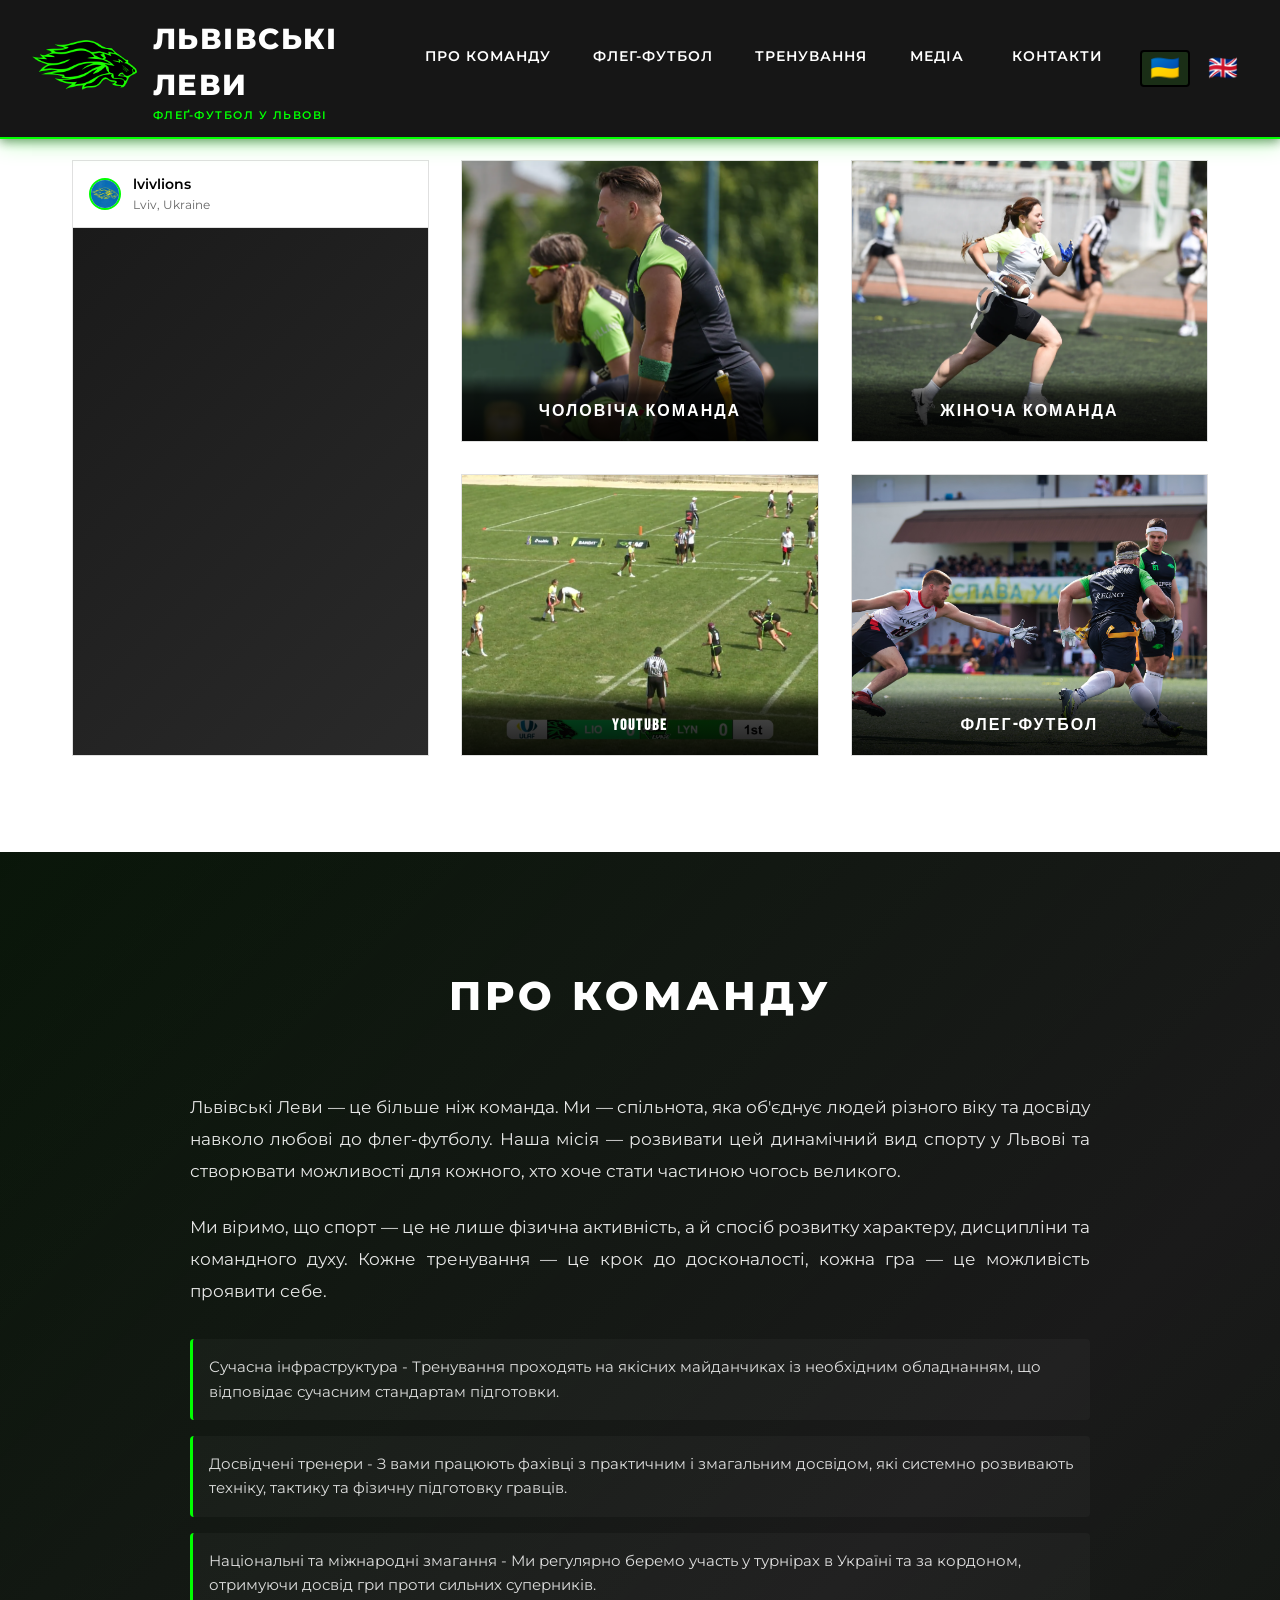
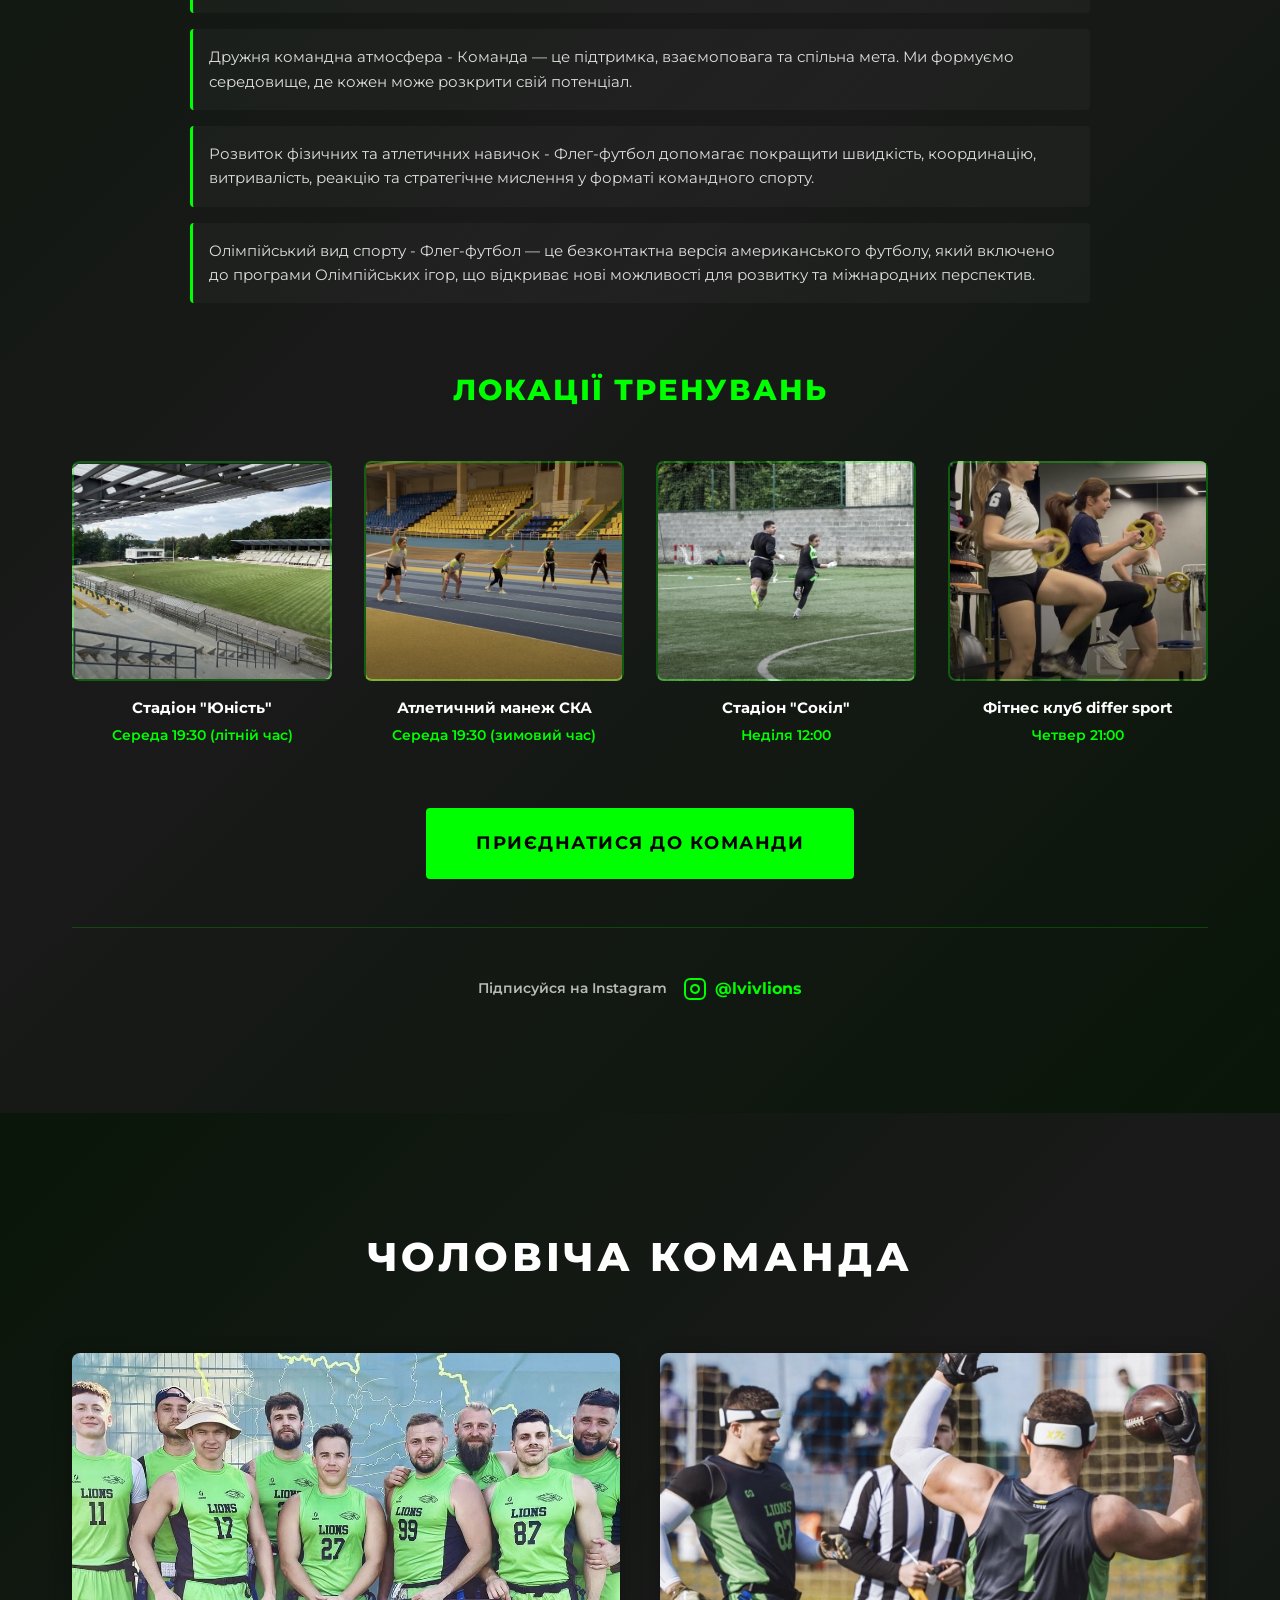
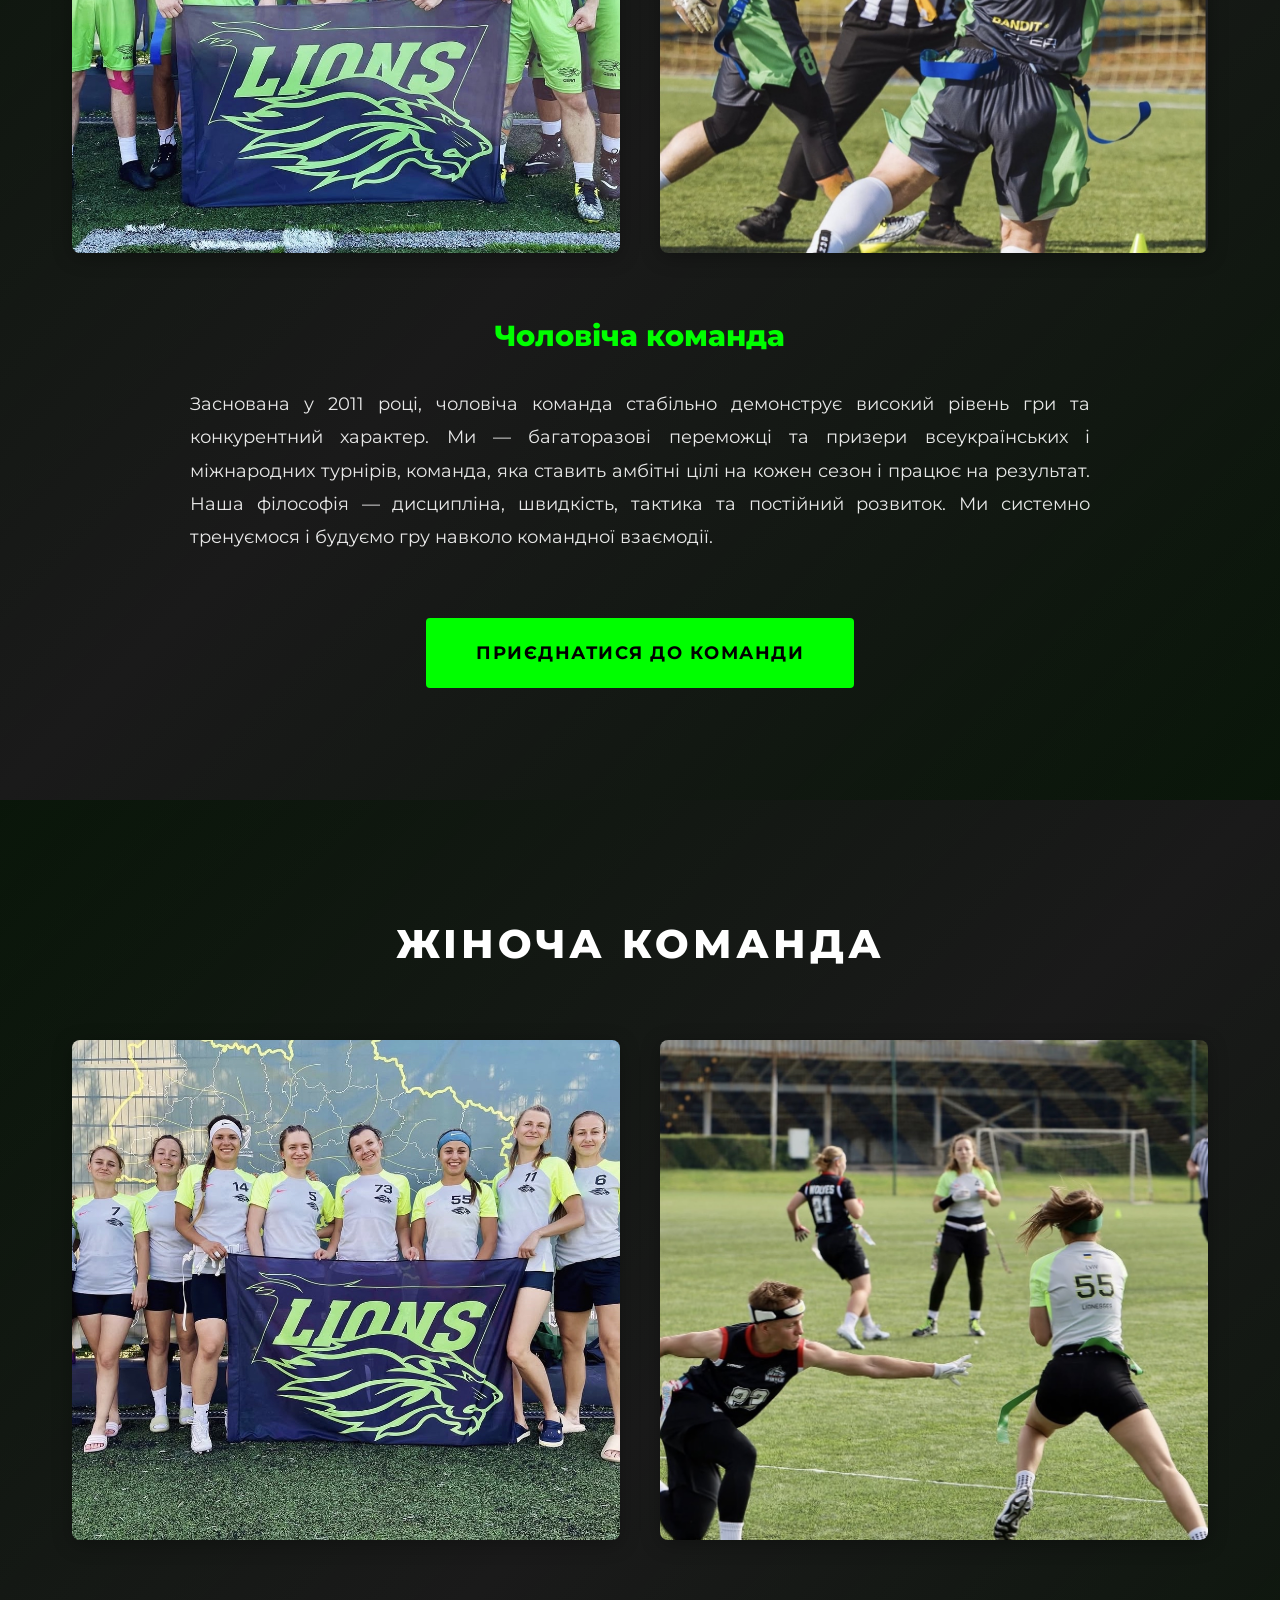
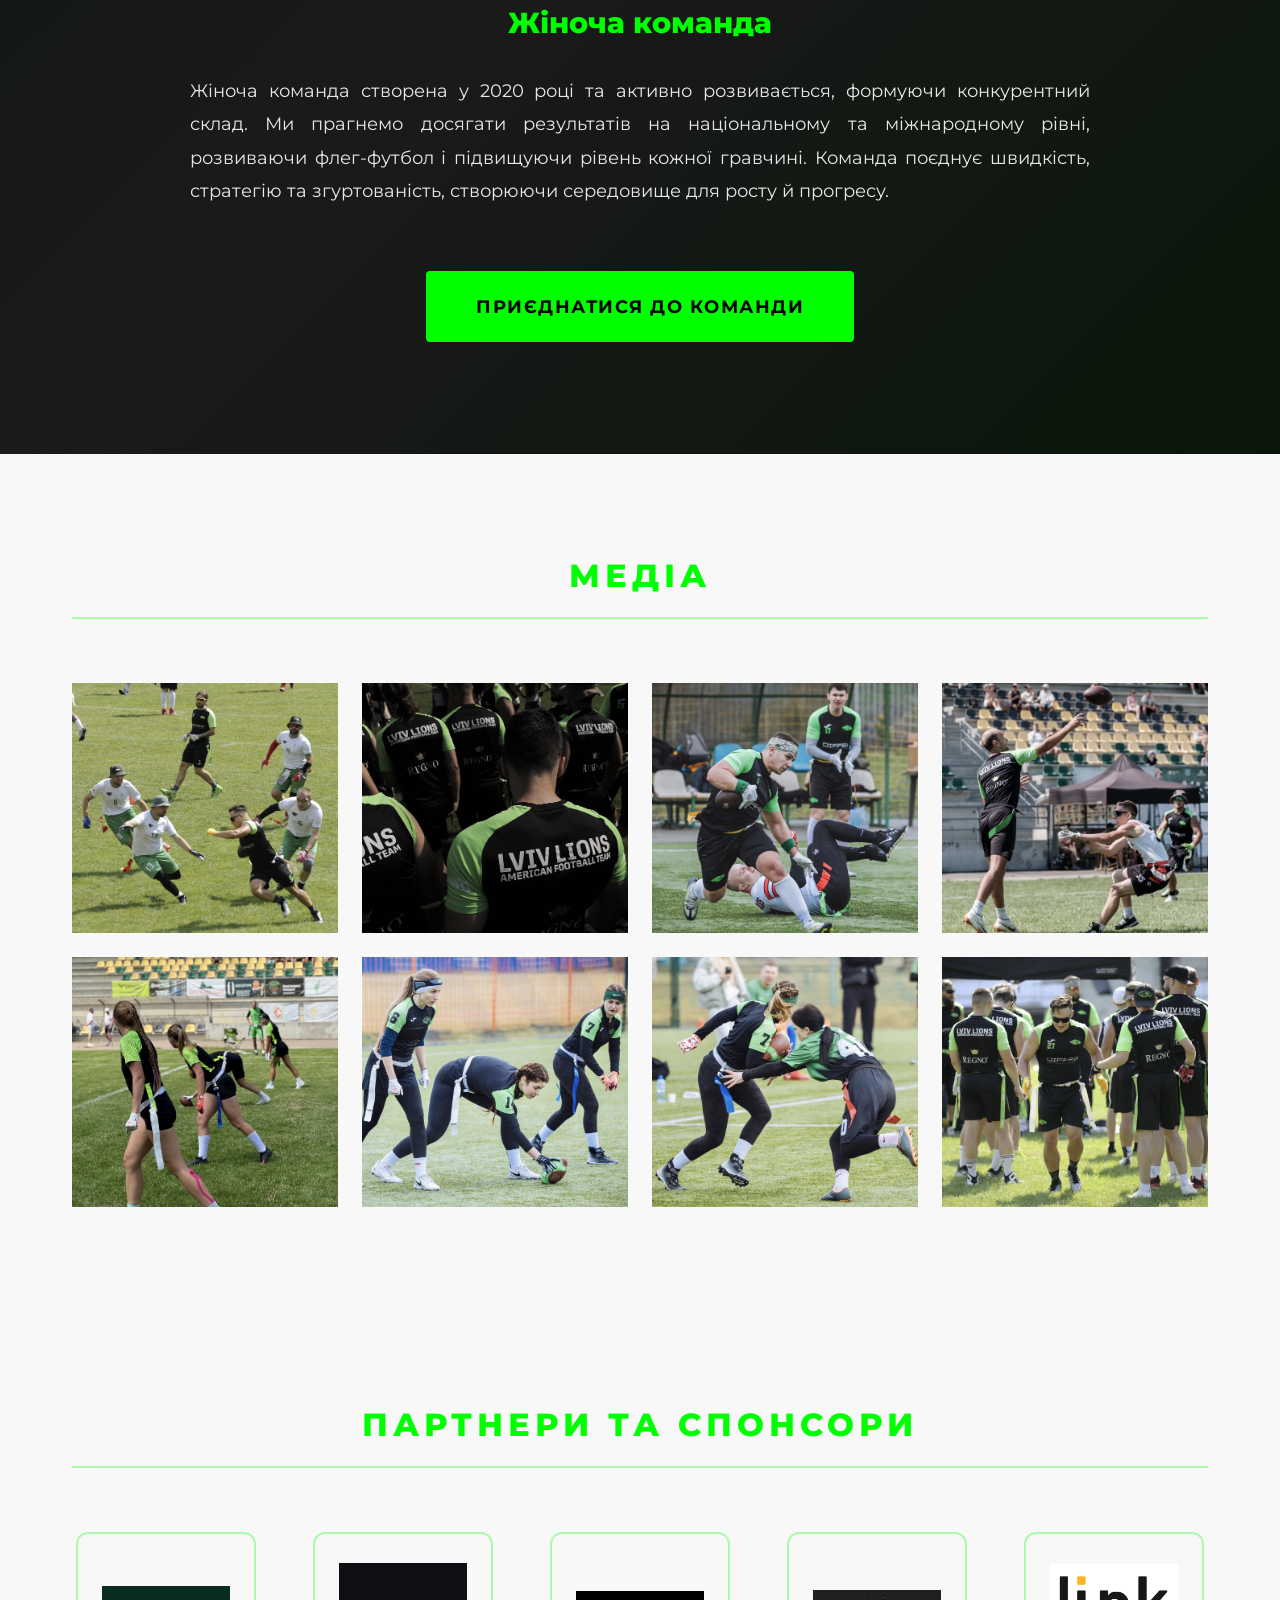
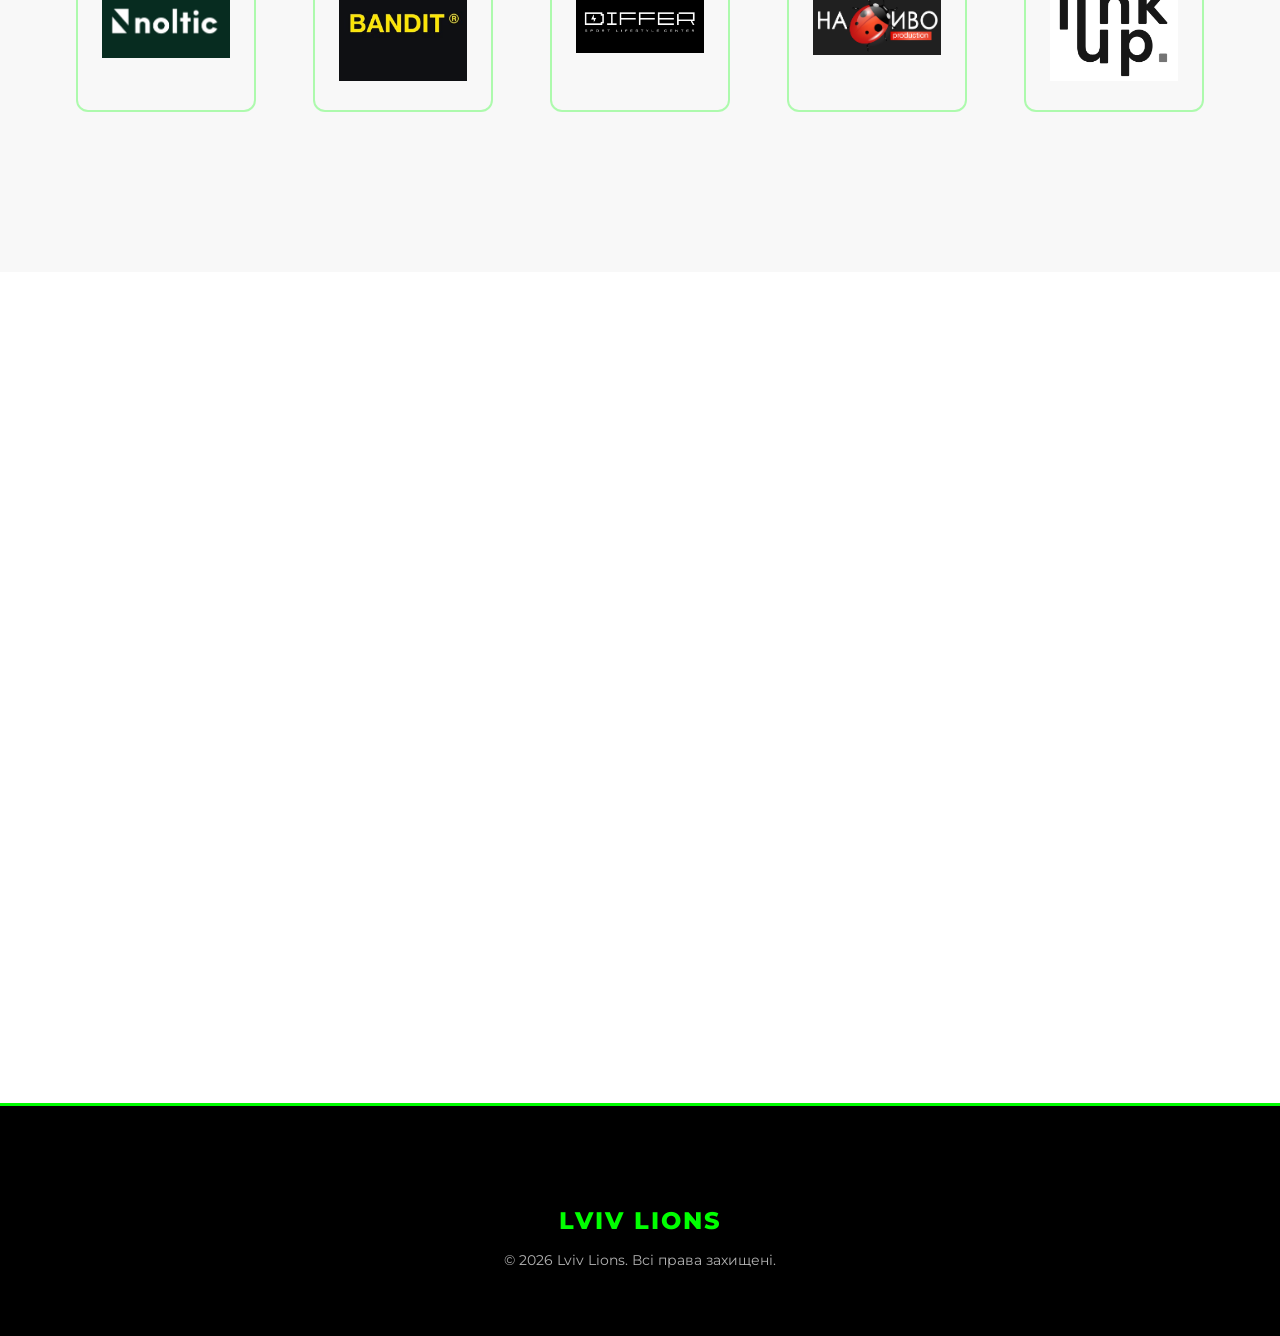
==== commit 8821c31d: "formspree" ====
--- a/index.html
+++ b/index.html
@@ -15,7 +15,7 @@
 <body>
     <header class="header">
         <div class="header-container">
-            <div class="logo">
+            <a href="index.html" class="logo">
                 <div class="logo-icon">
                     <img src="assets/logo.png" alt="Lviv Lions Logo">
                 </div>
@@ -23,7 +23,7 @@
                     <span class="logo-text">ЛЬВІВСЬКІ ЛЕВИ</span>
                     <span class="logo-tagline">Флеґ-футбол у Львові</span>
                 </div>
-            </div>
+            </a>
             <nav class="nav">
                 <ul class="nav-menu">
                     <li><a href="#about" data-lang-ua="ПРО КОМАНДУ" data-lang-en="ABOUT TEAM">ПРО КОМАНДУ</a></li>
@@ -100,7 +100,7 @@
                         </div>
                     </div>
                 </a>
-                <a href="#flag-football" class="feed-item team-link flag-football-tile">
+                <a href="flag-football.html" class="feed-item team-link flag-football-tile">
                     <div class="feed-image team-image flag-football-bg"
                         style="background-image: url('assets/flag.png'); background-size: 110%; background-position: right top; background-repeat: no-repeat;">
                         <div class="team-text-overlay">
@@ -535,20 +535,21 @@
                     </div>
                 </div>
                 <div class="contact-form">
-                    <form>
+                    <form action="https://formspree.io/f/xdawjaop" method="POST">
                         <div class="form-group">
-                            <input type="text" data-lang-ua="Ваше ім'я" data-lang-en="Your name" placeholder="Ваше ім'я"
-                                required>
+                            <input type="text" name="name" data-lang-ua="Ваше ім'я" data-lang-en="Your name"
+                                placeholder="Ваше ім'я" required>
                         </div>
                         <div class="form-group">
-                            <input type="email" data-lang-ua="Ваш email" data-lang-en="Your email"
+                            <input type="email" name="email" data-lang-ua="Ваш email" data-lang-en="Your email"
                                 placeholder="Ваш email" required>
                         </div>
                         <div class="form-group">
-                            <input type="text" data-lang-ua="Тема" data-lang-en="Subject" placeholder="Тема">
+                            <input type="text" name="subject" data-lang-ua="Тема" data-lang-en="Subject"
+                                placeholder="Тема">
                         </div>
                         <div class="form-group">
-                            <textarea data-lang-ua="Ваше повідомлення" data-lang-en="Your message"
+                            <textarea name="message" data-lang-ua="Ваше повідомлення" data-lang-en="Your message"
                                 placeholder="Ваше повідомлення" rows="5" required></textarea>
                         </div>
                         <button type="submit" class="btn btn-primary" data-lang-ua="НАДІСЛАТИ ПОВІДОМЛЕННЯ"
--- a/styles.css
+++ b/styles.css
@@ -97,7 +97,10 @@
 .logo {
     display: flex;
     align-items: center;
-    gap: 0.75rem;
+    gap: 1rem;
+    text-decoration: none;
+    color: inherit;
+    cursor: pointer;
 }
 
 .logo-text-wrapper {
@@ -234,8 +237,10 @@
 
 @media (max-width: 768px) {
     .lang-switcher {
+        display: flex;
         margin-left: auto;
         margin-right: 1rem;
+        z-index: 1001;
     }
 }
 
@@ -263,13 +268,15 @@
     display: flex;
     position: fixed;
     left: 0;
-    top: 70px;
+    top: 100%;
+    margin-top: -2px;
     flex-direction: column;
     background: rgba(10, 10, 10, 0.98);
     width: 100%;
     text-align: center;
     padding: 2rem 0;
     gap: 1.5rem;
+    z-index: 999;
 }
 
 .hero {
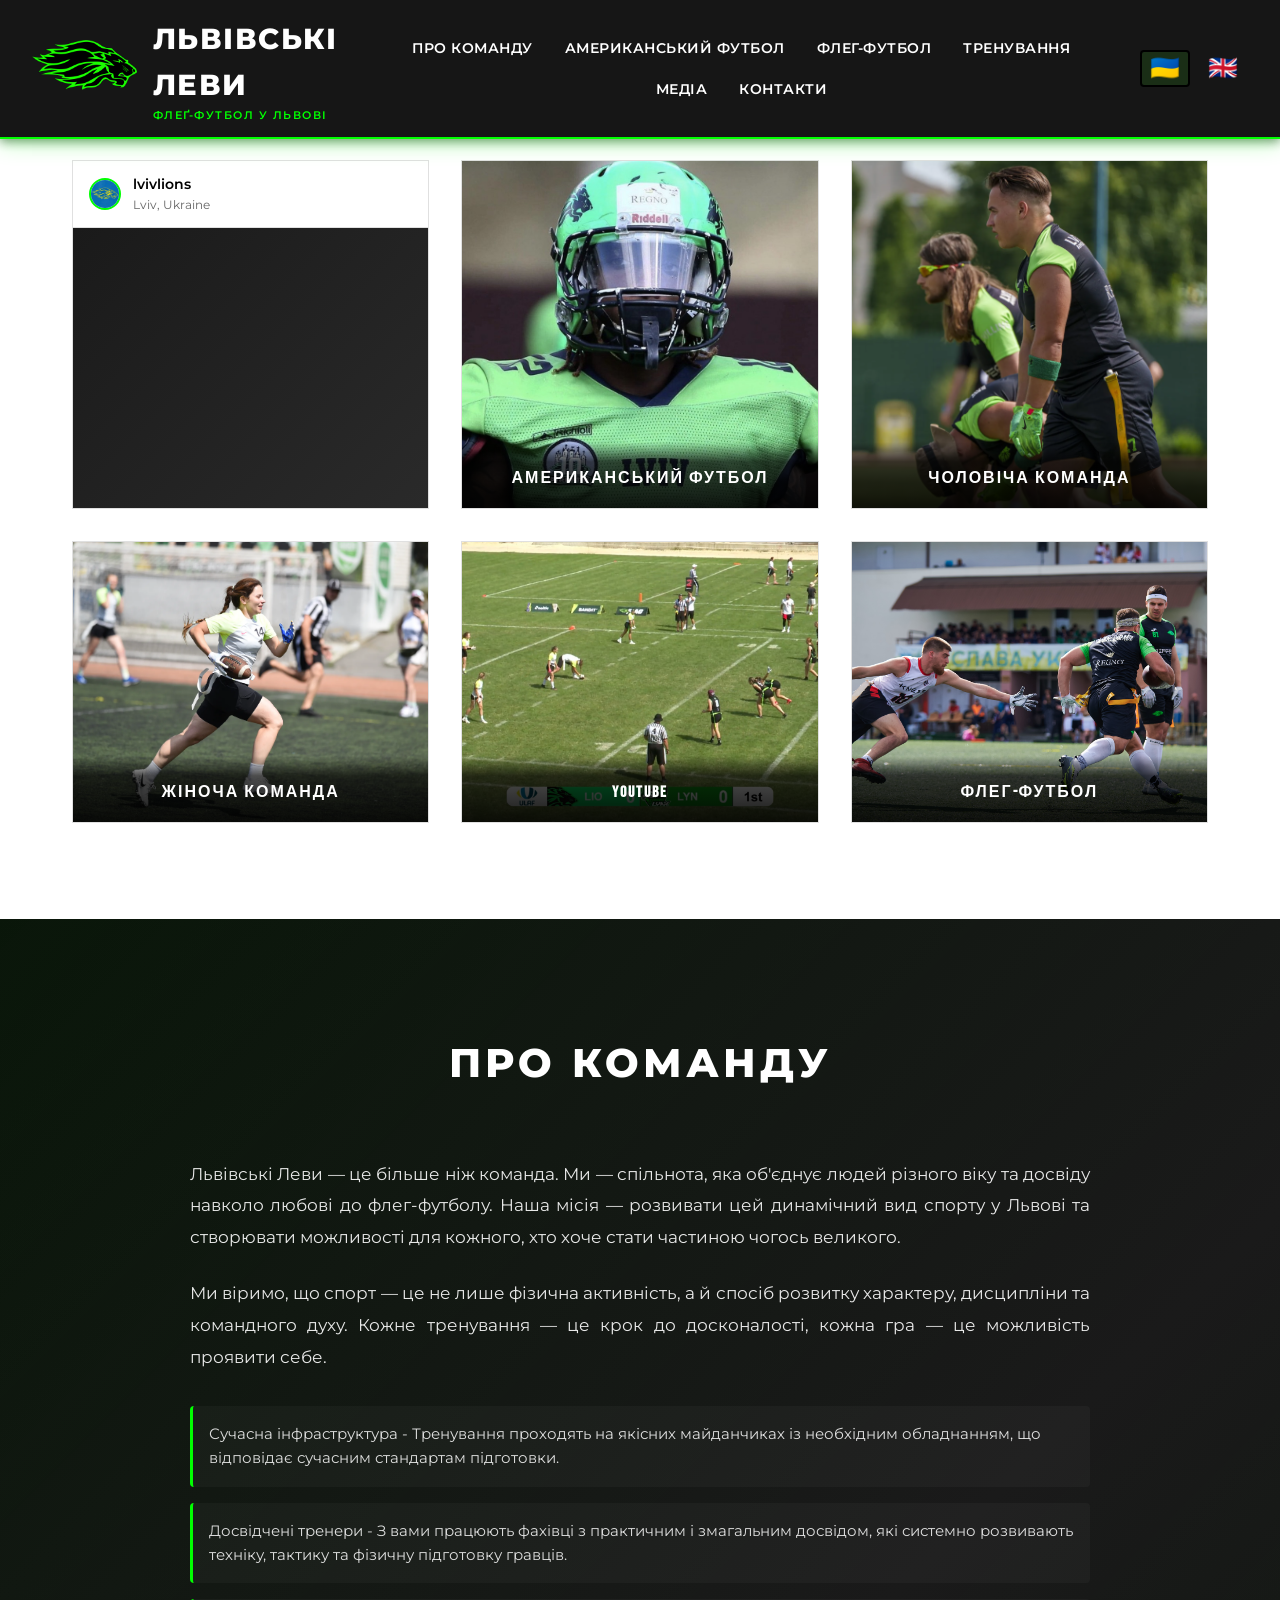
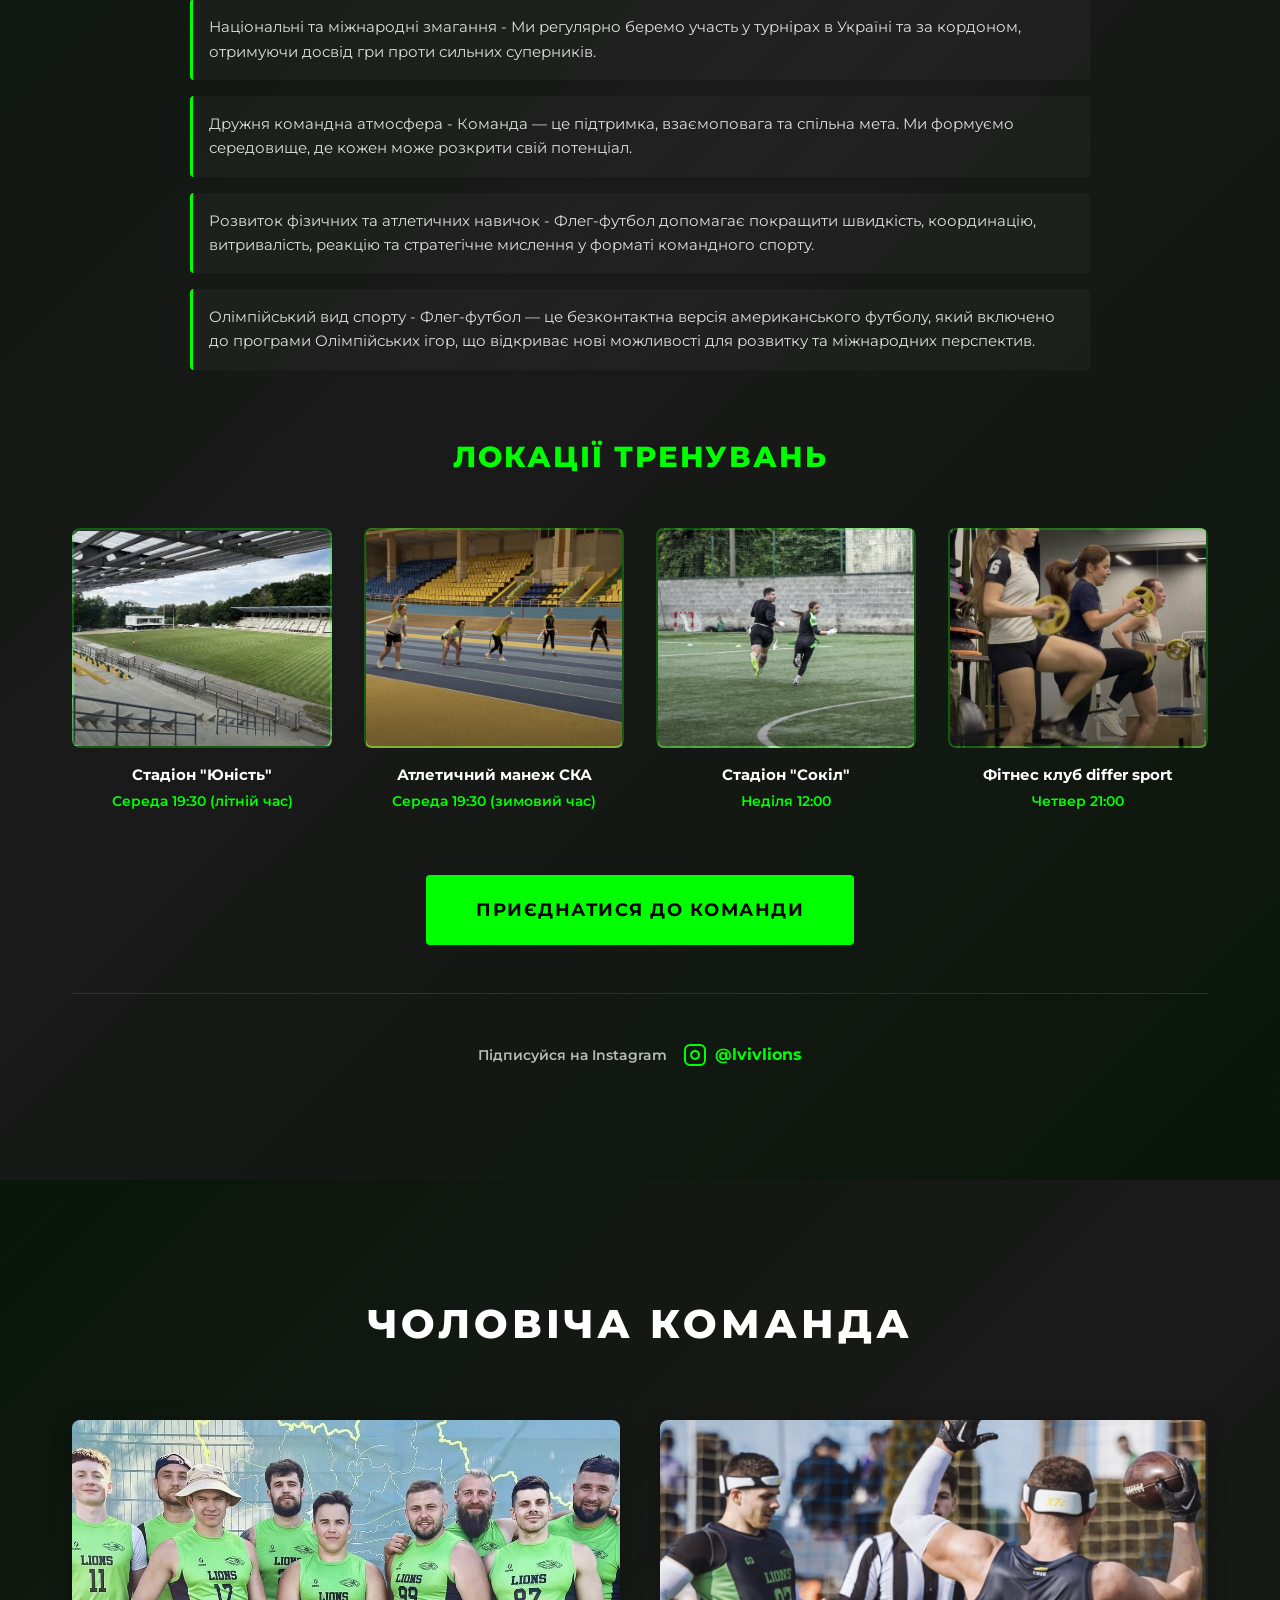
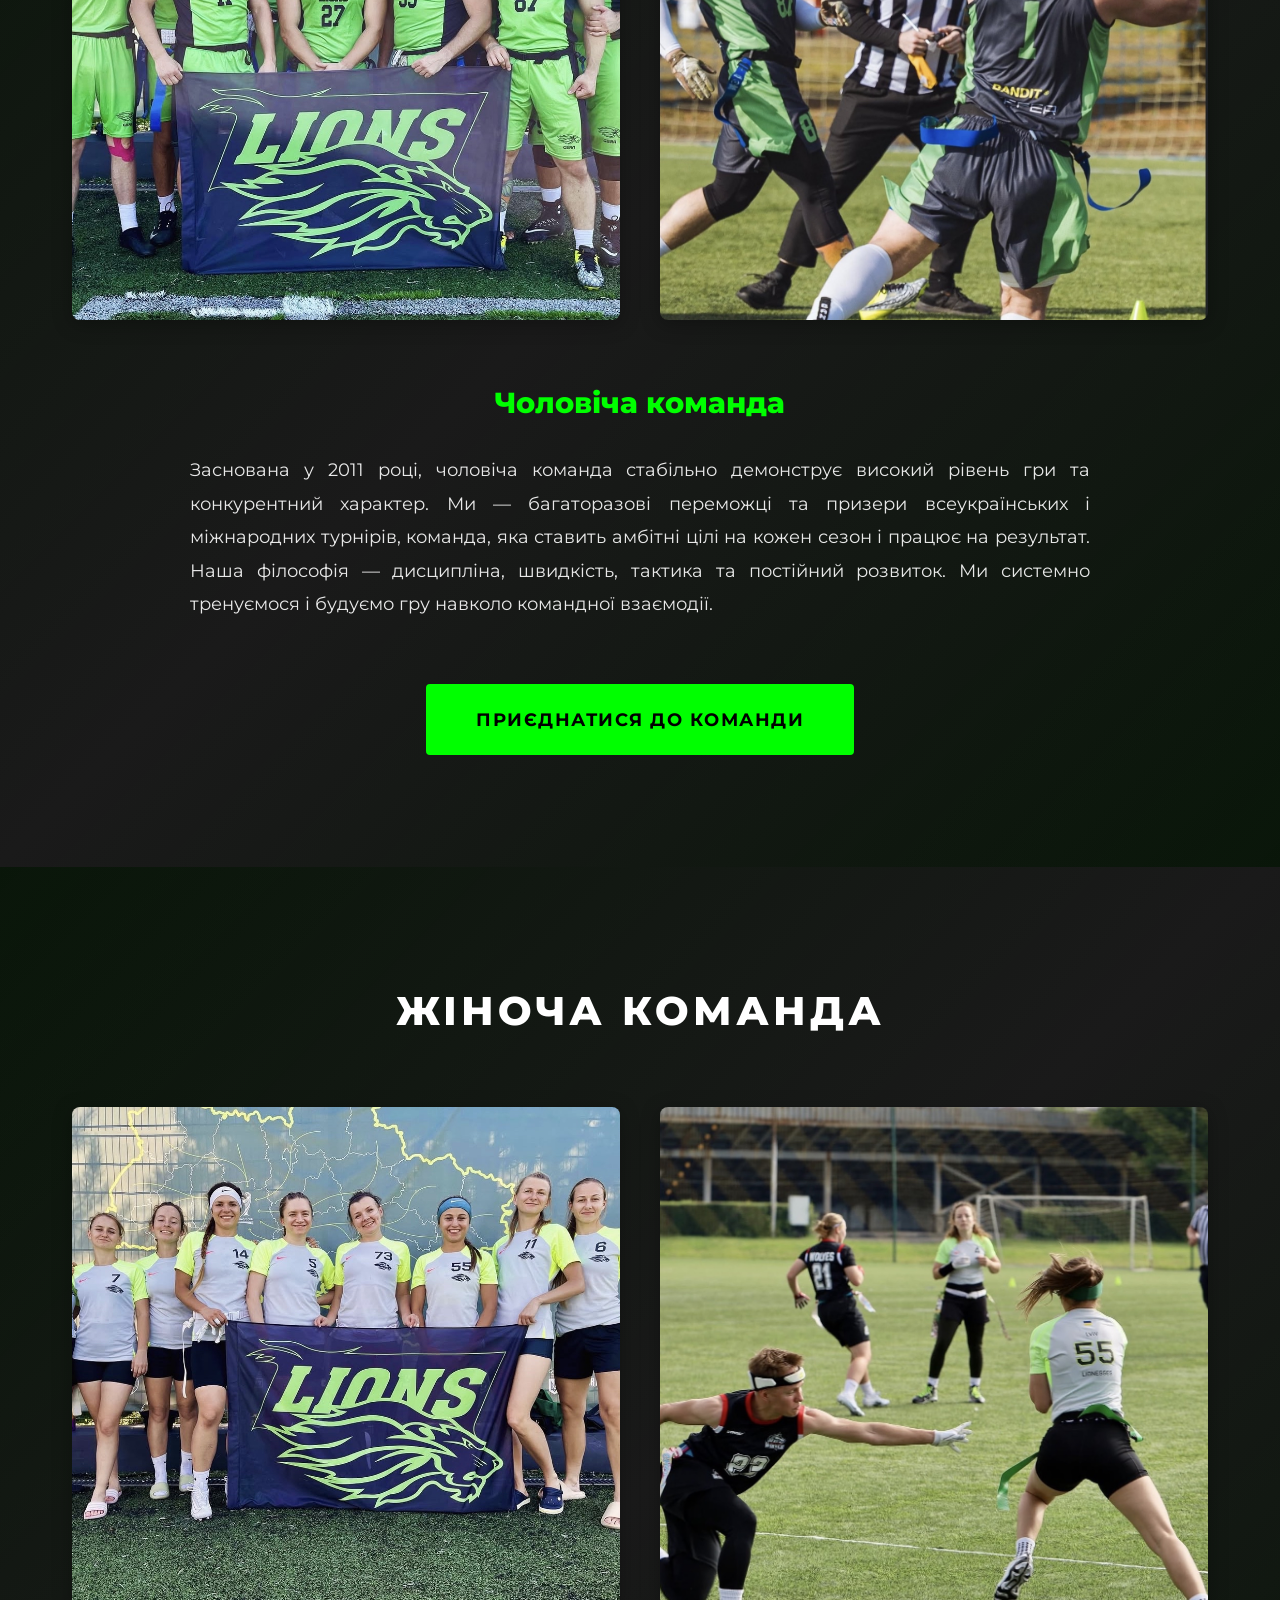
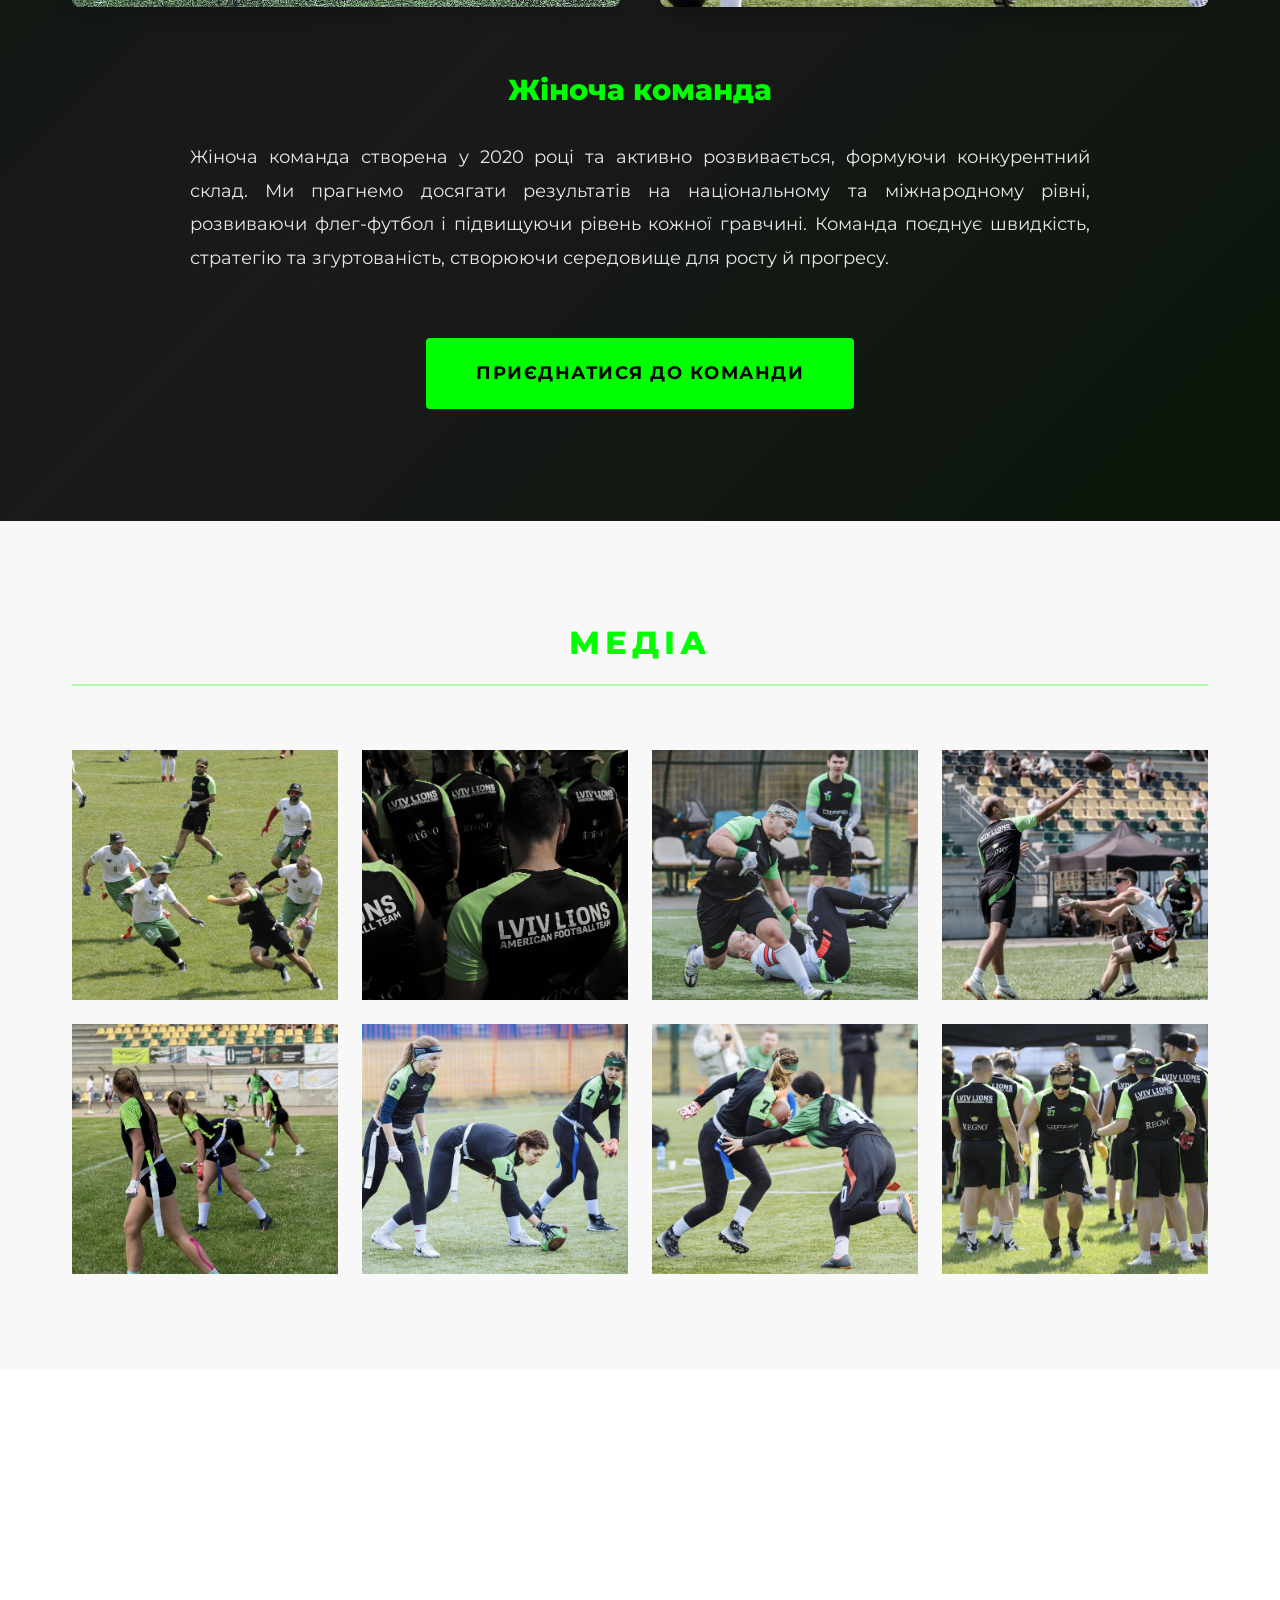
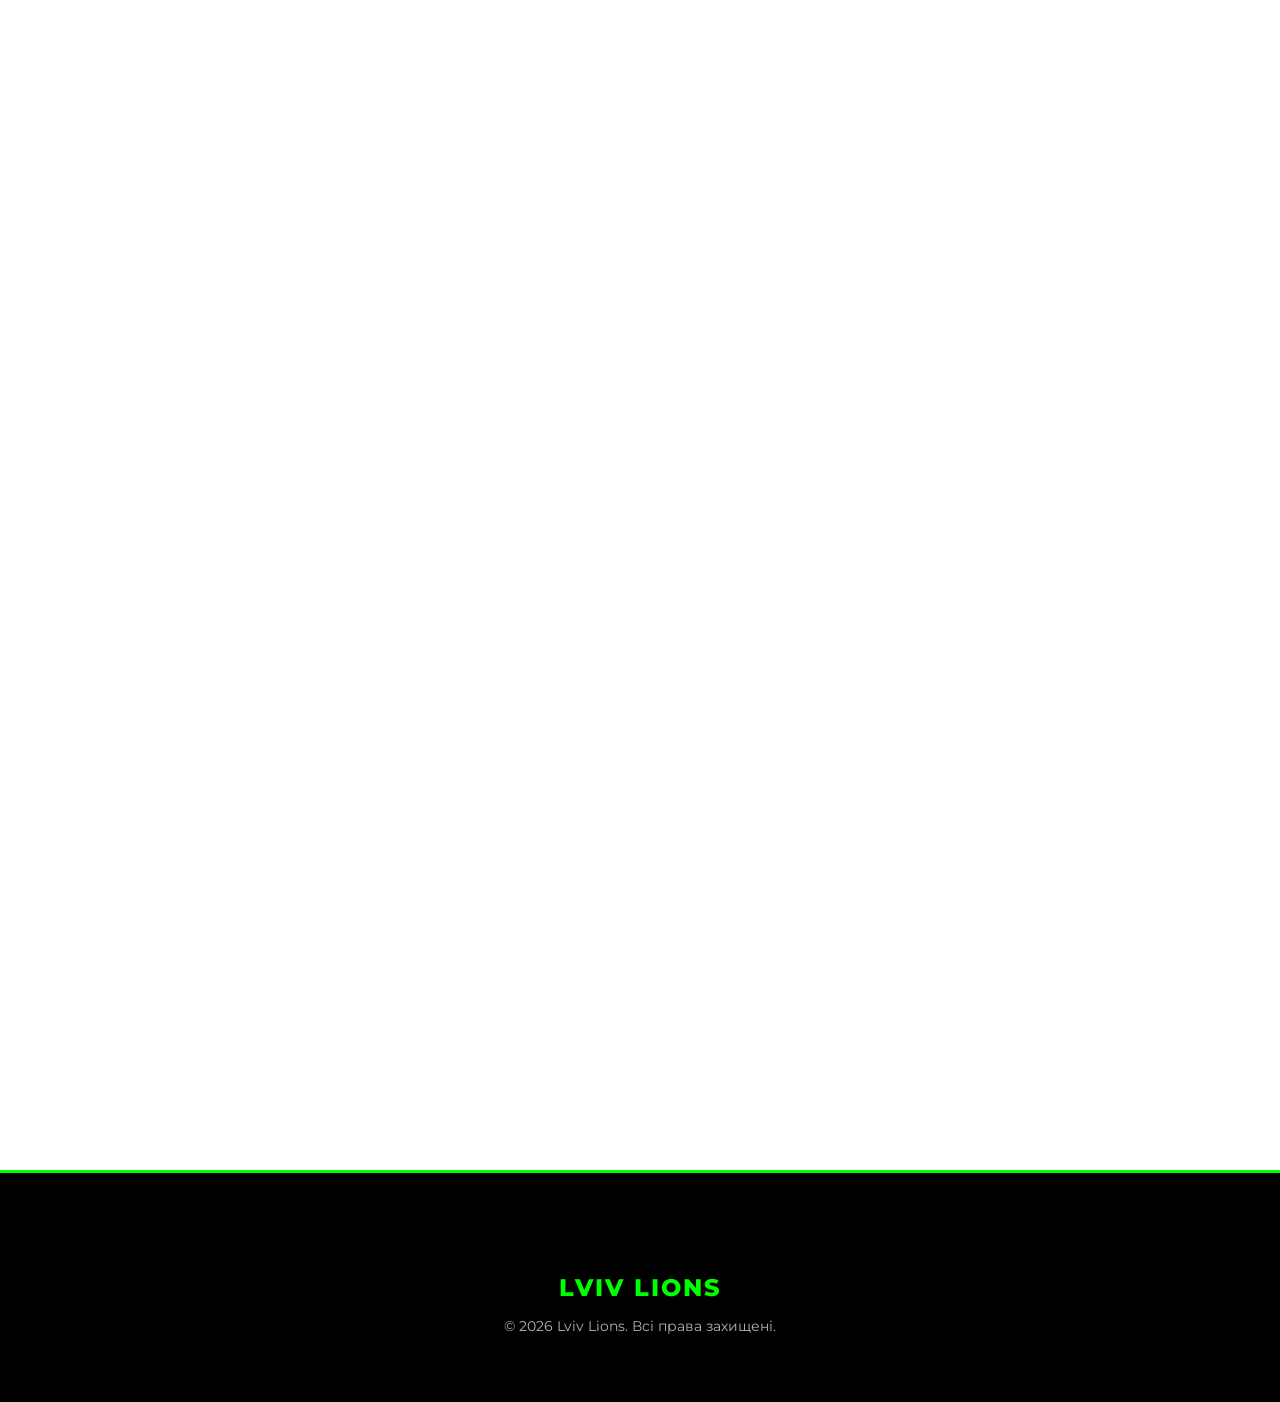
==== commit 597a121e: "wip" ====
--- a/index.html
+++ b/index.html
@@ -27,6 +27,8 @@
             <nav class="nav">
                 <ul class="nav-menu">
                     <li><a href="#about" data-lang-ua="ПРО КОМАНДУ" data-lang-en="ABOUT TEAM">ПРО КОМАНДУ</a></li>
+                    <li><a href="american-football.html" data-lang-ua="АМЕРИКАНСЬКИЙ ФУТБОЛ"
+                            data-lang-en="AMERICAN FOOTBALL">АМЕРИКАНСЬКИЙ ФУТБОЛ</a></li>
                     <li><a href="flag-football.html" data-lang-ua="ФЛЕГ-ФУТБОЛ"
                             data-lang-en="FLAG FOOTBALL">ФЛЕГ-ФУТБОЛ</a></li>
                     <li><a href="#practice-locations" data-lang-ua="ТРЕНУВАННЯ" data-lang-en="TRAINING">ТРЕНУВАННЯ</a>
@@ -54,8 +56,7 @@
     <section id="feed" class="feed feed-first">
         <div class="container">
             <div class="feed-grid">
-                <a href="https://instagram.com/lvivlions" target="_blank"
-                    class="feed-item feed-item-large instagram-tile">
+                <a href="https://instagram.com/lvivlions" target="_blank" class="feed-item instagram-tile">
                     <div class="instagram-header">
                         <div class="instagram-profile">
                             <div class="instagram-avatar">
@@ -71,6 +72,15 @@
                         <video autoplay muted loop playsinline class="instagram-video">
                             <source src="assets/ig-video.mp4" type="video/mp4">
                         </video>
+                    </div>
+                </a>
+                <a href="american-football.html" class="feed-item team-link american-football-tile">
+                    <div class="feed-image team-image american-football-bg"
+                        style="background-image: url('assets/af8.png'); background-size: cover; background-position: center;">
+                        <div class="team-text-overlay">
+                            <h3 class="team-title" data-lang-ua="АМЕРИКАНСЬКИЙ ФУТБОЛ" data-lang-en="AMERICAN FOOTBALL">
+                                АМЕРИКАНСЬКИЙ ФУТБОЛ</h3>
+                        </div>
                     </div>
                 </a>
                 <a href="#team-male" class="feed-item team-link male-team-tile">
--- a/styles.css
+++ b/styles.css
@@ -161,12 +161,17 @@
 .nav-menu {
     display: none;
     list-style: none;
+    margin: 0;
+    padding: 0;
 }
 
 @media (min-width: 768px) {
     .nav-menu {
         display: flex;
-        gap: 1.5rem;
+        gap: 1rem;
+        align-items: center;
+        flex-wrap: wrap;
+        justify-content: center;
     }
 }
 
@@ -174,12 +179,13 @@
     color: white;
     text-decoration: none;
     font-weight: 600;
-    font-size: 0.9rem;
-    transition: var(--transition);
-    letter-spacing: 1px;
-    padding: 0.5rem 1rem;
+    font-size: 0.85rem;
+    transition: var(--transition);
+    letter-spacing: 0.5px;
+    padding: 0.5rem 0.5rem;
     border-radius: 4px;
     position: relative;
+    white-space: nowrap;
 }
 
 .nav-menu a::after {
@@ -1014,11 +1020,11 @@
 
 .instagram-video {
     width: 100%;
-    height: 100%;
+    height: 150%;
     object-fit: cover;
-    object-position: 30% 40%;
+    object-position: center center;
     position: absolute;
-    top: 0;
+    top: -25%;
     left: 0;
 }
 
@@ -1138,14 +1144,17 @@
 .female-team-tile,
 .male-team-tile,
 .youtube-tile,
-.flag-football-tile {
+.flag-football-tile,
+.american-football-tile {
     padding: 0;
 }
 
 .female-team-tile .feed-image,
 .male-team-tile .feed-image,
 .youtube-tile .feed-image,
-.flag-football-tile .feed-image {
+.flag-football-tile .feed-image,
+.american-football-tile .feed-image,
+.instagram-tile .feed-image {
     height: 100%;
     min-height: 250px;
     position: relative;
@@ -1156,7 +1165,9 @@
     .female-team-tile .feed-image,
     .male-team-tile .feed-image,
     .youtube-tile .feed-image,
-    .flag-football-tile .feed-image {
+    .flag-football-tile .feed-image,
+    .american-football-tile .feed-image,
+    .instagram-tile .feed-image {
         min-height: 280px;
     }
 }
